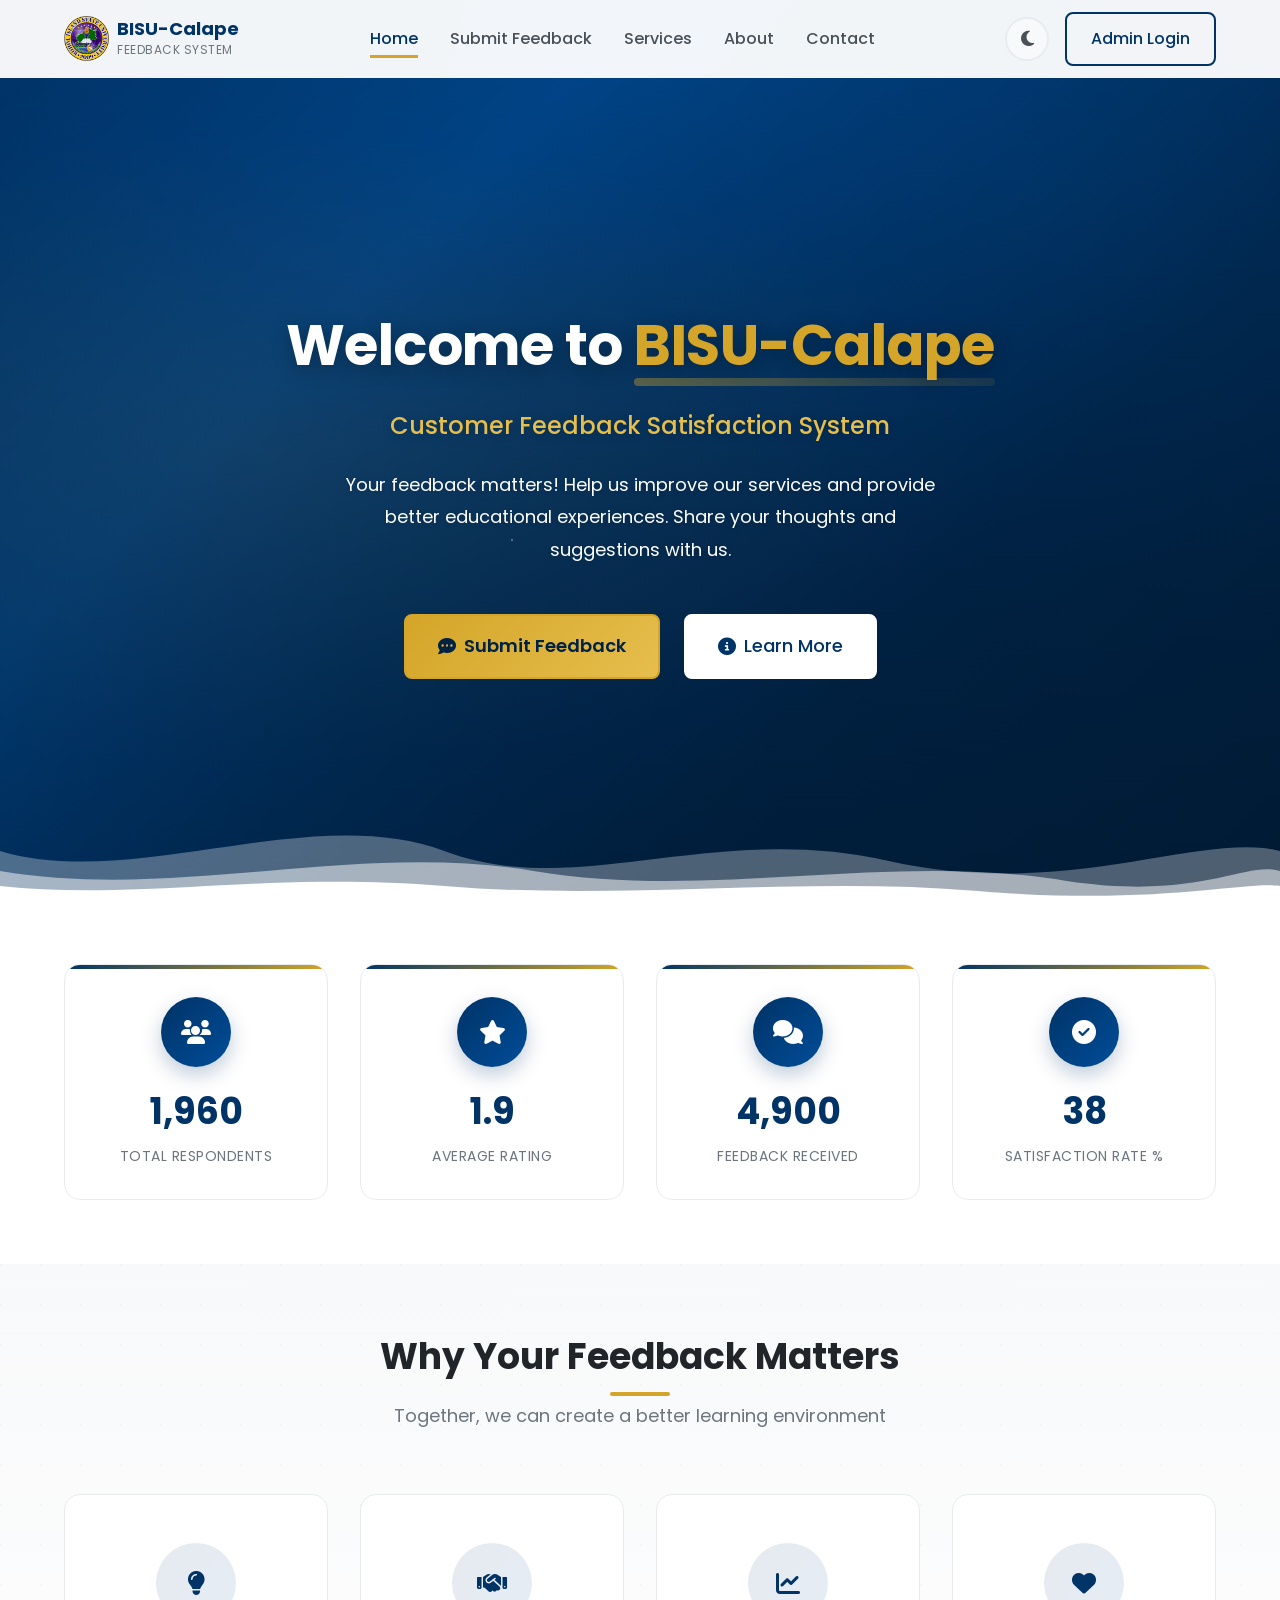
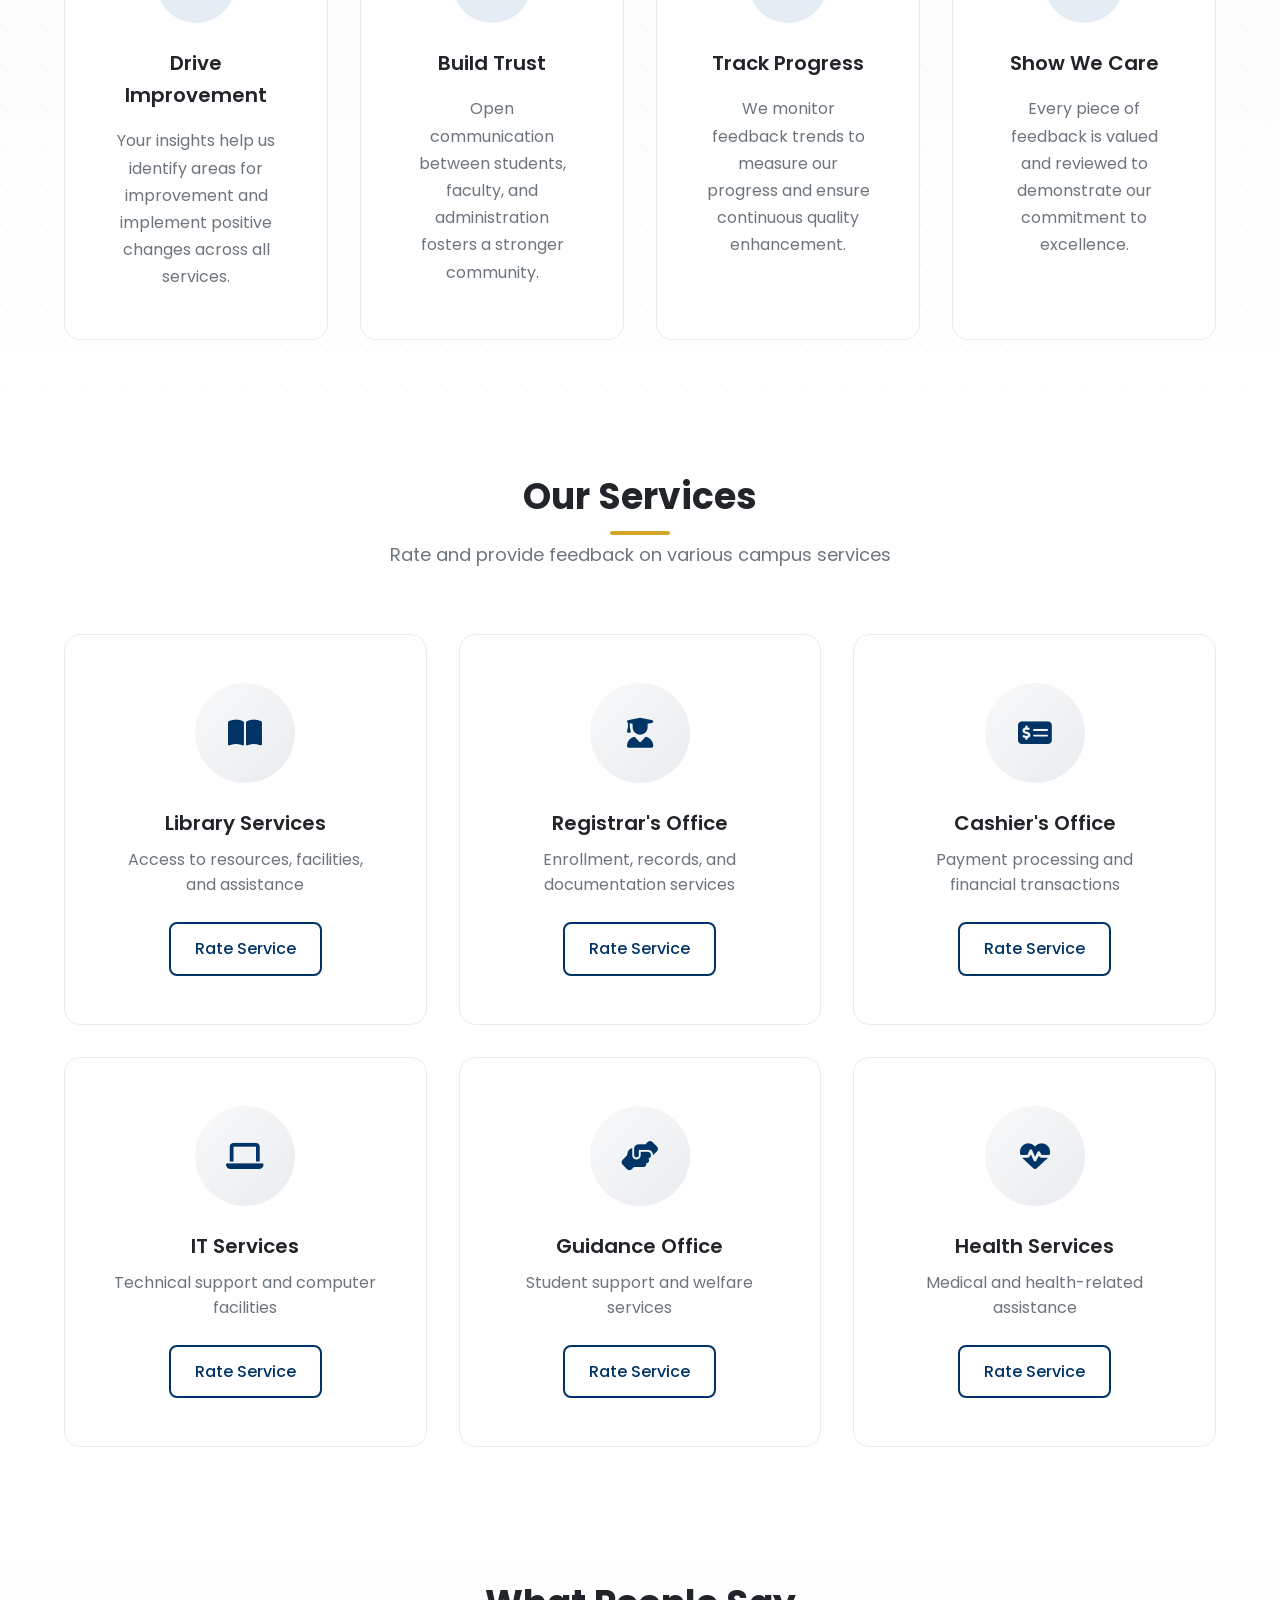
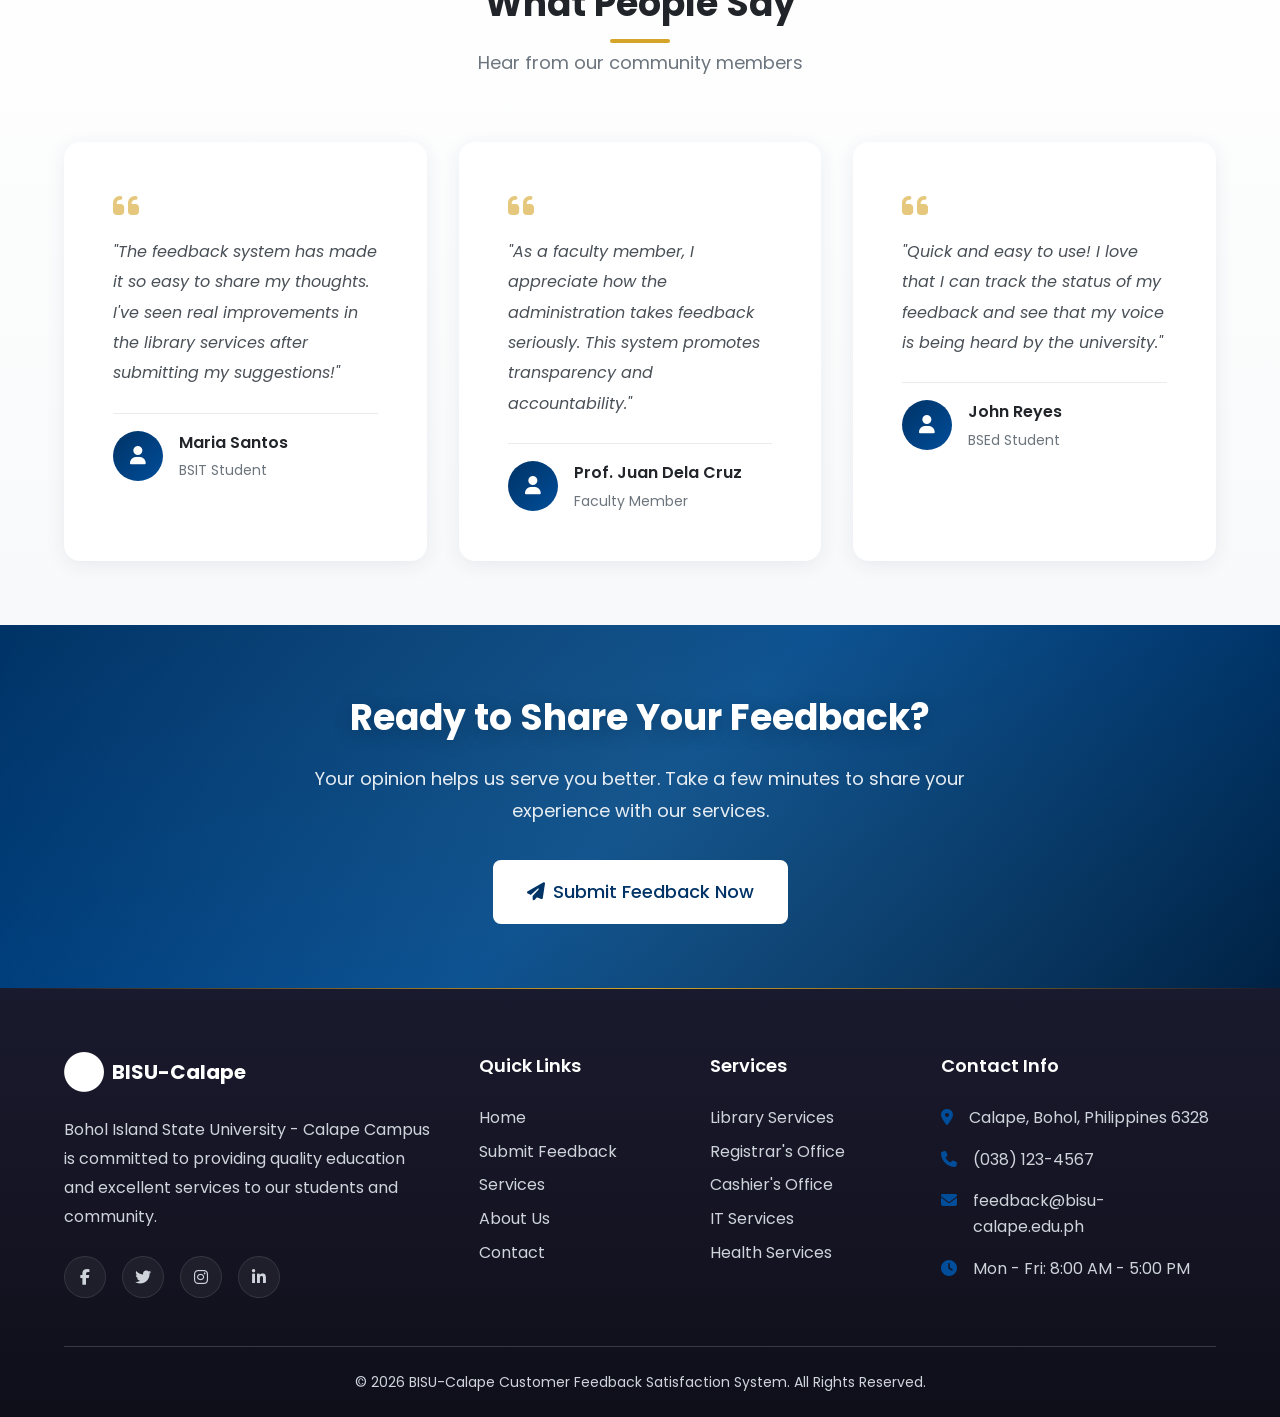
==== BMWEEB/index.html @ 5654f06a "Initial commit" ====
<!DOCTYPE html>
<html lang="en">
<head>
    <meta charset="UTF-8">
    <meta name="viewport" content="width=device-width, initial-scale=1.0">
    <title>BISU-Calape Customer Feedback Satisfaction System</title>
    <link rel="stylesheet" href="css/styles.css">
    <link rel="stylesheet" href="https://cdnjs.cloudflare.com/ajax/libs/font-awesome/6.4.0/css/all.min.css">
    <link href="https://fonts.googleapis.com/css2?family=Poppins:wght@300;400;500;600;700&display=swap" rel="stylesheet">
</head>
<body>
    <!-- Navigation -->
    <nav class="navbar">
        <div class="nav-container">
            <div class="nav-logo">
                <img src="images/BISU.png" alt="BISU Logo" class="logo-img">
                <div class="logo-text">
                    <span class="logo-main">BISU-Calape</span>
                    <span class="logo-sub">Feedback System</span>
                </div>
            </div>
            <ul class="nav-menu">
                <li class="nav-item"><a href="index.html" class="nav-link active">Home</a></li>
                <li class="nav-item"><a href="pages/feedback.html" class="nav-link">Submit Feedback</a></li>
                <li class="nav-item"><a href="pages/services.html" class="nav-link">Services</a></li>
                <li class="nav-item"><a href="pages/about.html" class="nav-link">About</a></li>
                <li class="nav-item"><a href="pages/contact.html" class="nav-link">Contact</a></li>
            </ul>
            <div class="nav-actions">
                <button class="theme-toggle" id="themeToggle" aria-label="Toggle dark mode">
                    <i class="fas fa-moon"></i>
                    <i class="fas fa-sun"></i>
                </button>
                <a href="pages/admin-login.html" class="btn btn-outline">Admin Login</a>
            </div>
            <div class="hamburger">
                <span class="bar"></span>
                <span class="bar"></span>
                <span class="bar"></span>
            </div>
        </div>
    </nav>

    <!-- Hero Section -->
    <section class="hero">
        <div class="hero-overlay"></div>
        <div class="hero-content">
            <h1 class="hero-title">Welcome to <span class="highlight">BISU-Calape</span></h1>
            <h2 class="hero-subtitle">Customer Feedback Satisfaction System</h2>
            <p class="hero-description">
                Your feedback matters! Help us improve our services and provide better educational experiences. 
                Share your thoughts and suggestions with us.
            </p>
            <div class="hero-buttons">
                <a href="pages/feedback.html" class="btn btn-gold btn-lg">
                    <i class="fas fa-comment-dots"></i> Submit Feedback
                </a>
                <a href="pages/services.html" class="btn btn-secondary btn-lg">
                    <i class="fas fa-info-circle"></i> Learn More
                </a>
            </div>
        </div>
        <div class="hero-wave">
            <svg viewBox="0 0 1440 100" preserveAspectRatio="none" xmlns="http://www.w3.org/2000/svg">
                <path d="M0,50 C150,90 350,0 500,50 C650,100 800,20 1000,60 C1200,100 1350,30 1440,50 L1440,100 L0,100 Z" opacity="0.3"/>
                <path d="M0,70 C200,100 400,40 600,70 C800,100 1000,50 1200,80 C1350,100 1400,60 1440,70 L1440,100 L0,100 Z" opacity="0.5"/>
                <path d="M0,85 C150,100 300,70 500,85 C700,100 900,75 1100,90 C1300,105 1400,80 1440,85 L1440,100 L0,100 Z"/>
            </svg>
        </div>
    </section>

    <!-- Stats Section -->
    <section class="stats-section">
        <div class="container">
            <div class="stats-grid">
                <div class="stat-card">
                    <div class="stat-icon">
                        <i class="fas fa-users"></i>
                    </div>
                    <div class="stat-number" data-count="5000">0</div>
                    <div class="stat-label">Total Respondents</div>
                </div>
                <div class="stat-card">
                    <div class="stat-icon">
                        <i class="fas fa-star"></i>
                    </div>
                    <div class="stat-number" data-count="4.8">0</div>
                    <div class="stat-label">Average Rating</div>
                </div>
                <div class="stat-card">
                    <div class="stat-icon">
                        <i class="fas fa-comments"></i>
                    </div>
                    <div class="stat-number" data-count="12500">0</div>
                    <div class="stat-label">Feedback Received</div>
                </div>
                <div class="stat-card">
                    <div class="stat-icon">
                        <i class="fas fa-check-circle"></i>
                    </div>
                    <div class="stat-number" data-count="98">0</div>
                    <div class="stat-label">Satisfaction Rate %</div>
                </div>
            </div>
        </div>
    </section>

    <!-- Features Section -->
    <section class="features-section">
        <div class="container">
            <div class="section-header">
                <h2 class="section-title">Why Your Feedback Matters</h2>
                <p class="section-subtitle">Together, we can create a better learning environment</p>
            </div>
            <div class="features-grid">
                <div class="feature-card">
                    <div class="feature-icon">
                        <i class="fas fa-lightbulb"></i>
                    </div>
                    <h3 class="feature-title">Drive Improvement</h3>
                    <p class="feature-description">
                        Your insights help us identify areas for improvement and implement positive changes across all services.
                    </p>
                </div>
                <div class="feature-card">
                    <div class="feature-icon">
                        <i class="fas fa-handshake"></i>
                    </div>
                    <h3 class="feature-title">Build Trust</h3>
                    <p class="feature-description">
                        Open communication between students, faculty, and administration fosters a stronger community.
                    </p>
                </div>
                <div class="feature-card">
                    <div class="feature-icon">
                        <i class="fas fa-chart-line"></i>
                    </div>
                    <h3 class="feature-title">Track Progress</h3>
                    <p class="feature-description">
                        We monitor feedback trends to measure our progress and ensure continuous quality enhancement.
                    </p>
                </div>
                <div class="feature-card">
                    <div class="feature-icon">
                        <i class="fas fa-heart"></i>
                    </div>
                    <h3 class="feature-title">Show We Care</h3>
                    <p class="feature-description">
                        Every piece of feedback is valued and reviewed to demonstrate our commitment to excellence.
                    </p>
                </div>
            </div>
        </div>
    </section>

    <!-- Services Preview Section -->
    <section class="services-preview">
        <div class="container">
            <div class="section-header">
                <h2 class="section-title">Our Services</h2>
                <p class="section-subtitle">Rate and provide feedback on various campus services</p>
            </div>
            <div class="services-grid">
                <div class="service-card">
                    <div class="service-image">
                        <i class="fas fa-book-open"></i>
                    </div>
                    <h3 class="service-title">Library Services</h3>
                    <p class="service-description">Access to resources, facilities, and assistance</p>
                    <a href="pages/feedback.html?service=library" class="btn btn-outline-primary">Rate Service</a>
                </div>
                <div class="service-card">
                    <div class="service-image">
                        <i class="fas fa-user-graduate"></i>
                    </div>
                    <h3 class="service-title">Registrar's Office</h3>
                    <p class="service-description">Enrollment, records, and documentation services</p>
                    <a href="pages/feedback.html?service=registrar" class="btn btn-outline-primary">Rate Service</a>
                </div>
                <div class="service-card">
                    <div class="service-image">
                        <i class="fas fa-money-check-alt"></i>
                    </div>
                    <h3 class="service-title">Cashier's Office</h3>
                    <p class="service-description">Payment processing and financial transactions</p>
                    <a href="pages/feedback.html?service=cashier" class="btn btn-outline-primary">Rate Service</a>
                </div>
                <div class="service-card">
                    <div class="service-image">
                        <i class="fas fa-laptop"></i>
                    </div>
                    <h3 class="service-title">IT Services</h3>
                    <p class="service-description">Technical support and computer facilities</p>
                    <a href="pages/feedback.html?service=it" class="btn btn-outline-primary">Rate Service</a>
                </div>
                <div class="service-card">
                    <div class="service-image">
                        <i class="fas fa-hands-helping"></i>
                    </div>
                    <h3 class="service-title">Guidance Office</h3>
                    <p class="service-description">Student support and welfare services</p>
                    <a href="pages/feedback.html?service=guidance" class="btn btn-outline-primary">Rate Service</a>
                </div>
                <div class="service-card">
                    <div class="service-image">
                        <i class="fas fa-heartbeat"></i>
                    </div>
                    <h3 class="service-title">Health Services</h3>
                    <p class="service-description">Medical and health-related assistance</p>
                    <a href="pages/feedback.html?service=health" class="btn btn-outline-primary">Rate Service</a>
                </div>
            </div>
        </div>
    </section>

    <!-- Testimonials Section -->
    <section class="testimonials-section">
        <div class="container">
            <div class="section-header">
                <h2 class="section-title">What People Say</h2>
                <p class="section-subtitle">Hear from our community members</p>
            </div>
            <div class="testimonials-slider">
                <div class="testimonial-card">
                    <div class="testimonial-content">
                        <i class="fas fa-quote-left quote-icon"></i>
                        <p class="testimonial-text">
                            "The feedback system has made it so easy to share my thoughts. I've seen real improvements in the library services after submitting my suggestions!"
                        </p>
                    </div>
                    <div class="testimonial-author">
                        <div class="author-avatar">
                            <i class="fas fa-user"></i>
                        </div>
                        <div class="author-info">
                            <h4 class="author-name">Maria Santos</h4>
                            <p class="author-role">BSIT Student</p>
                        </div>
                    </div>
                </div>
                <div class="testimonial-card">
                    <div class="testimonial-content">
                        <i class="fas fa-quote-left quote-icon"></i>
                        <p class="testimonial-text">
                            "As a faculty member, I appreciate how the administration takes feedback seriously. This system promotes transparency and accountability."
                        </p>
                    </div>
                    <div class="testimonial-author">
                        <div class="author-avatar">
                            <i class="fas fa-user"></i>
                        </div>
                        <div class="author-info">
                            <h4 class="author-name">Prof. Juan Dela Cruz</h4>
                            <p class="author-role">Faculty Member</p>
                        </div>
                    </div>
                </div>
                <div class="testimonial-card">
                    <div class="testimonial-content">
                        <i class="fas fa-quote-left quote-icon"></i>
                        <p class="testimonial-text">
                            "Quick and easy to use! I love that I can track the status of my feedback and see that my voice is being heard by the university."
                        </p>
                    </div>
                    <div class="testimonial-author">
                        <div class="author-avatar">
                            <i class="fas fa-user"></i>
                        </div>
                        <div class="author-info">
                            <h4 class="author-name">John Reyes</h4>
                            <p class="author-role">BSEd Student</p>
                        </div>
                    </div>
                </div>
            </div>
        </div>
    </section>

    <!-- CTA Section -->
    <section class="cta-section">
        <div class="container">
            <div class="cta-content">
                <h2 class="cta-title">Ready to Share Your Feedback?</h2>
                <p class="cta-description">
                    Your opinion helps us serve you better. Take a few minutes to share your experience with our services.
                </p>
                <a href="pages/feedback.html" class="btn btn-white btn-lg">
                    <i class="fas fa-paper-plane"></i> Submit Feedback Now
                </a>
            </div>
        </div>
    </section>

    <!-- Footer -->
    <footer class="footer">
        <div class="container">
            <div class="footer-grid">
                <div class="footer-col">
                    <div class="footer-logo">
                        <img src="images/BISU.png" alt="BISU Logo" class="footer-logo-img">
                        <span class="footer-logo-text">BISU-Calape</span>
                    </div>
                    <p class="footer-description">
                        Bohol Island State University - Calape Campus is committed to providing quality education and excellent services to our students and community.
                    </p>
                    <div class="footer-social">
                        <a href="#" class="social-link"><i class="fab fa-facebook-f"></i></a>
                        <a href="#" class="social-link"><i class="fab fa-twitter"></i></a>
                        <a href="#" class="social-link"><i class="fab fa-instagram"></i></a>
                        <a href="#" class="social-link"><i class="fab fa-linkedin-in"></i></a>
                    </div>
                </div>
                <div class="footer-col">
                    <h3 class="footer-title">Quick Links</h3>
                    <ul class="footer-links">
                        <li><a href="index.html">Home</a></li>
                        <li><a href="pages/feedback.html">Submit Feedback</a></li>
                        <li><a href="pages/services.html">Services</a></li>
                        <li><a href="pages/about.html">About Us</a></li>
                        <li><a href="pages/contact.html">Contact</a></li>
                    </ul>
                </div>
                <div class="footer-col">
                    <h3 class="footer-title">Services</h3>
                    <ul class="footer-links">
                        <li><a href="pages/feedback.html?service=library">Library Services</a></li>
                        <li><a href="pages/feedback.html?service=registrar">Registrar's Office</a></li>
                        <li><a href="pages/feedback.html?service=cashier">Cashier's Office</a></li>
                        <li><a href="pages/feedback.html?service=it">IT Services</a></li>
                        <li><a href="pages/feedback.html?service=health">Health Services</a></li>
                    </ul>
                </div>
                <div class="footer-col">
                    <h3 class="footer-title">Contact Info</h3>
                    <ul class="footer-contact">
                        <li>
                            <i class="fas fa-map-marker-alt"></i>
                            <span>Calape, Bohol, Philippines 6328</span>
                        </li>
                        <li>
                            <i class="fas fa-phone"></i>
                            <span>(038) 123-4567</span>
                        </li>
                        <li>
                            <i class="fas fa-envelope"></i>
                            <span>feedback@bisu-calape.edu.ph</span>
                        </li>
                        <li>
                            <i class="fas fa-clock"></i>
                            <span>Mon - Fri: 8:00 AM - 5:00 PM</span>
                        </li>
                    </ul>
                </div>
            </div>
            <div class="footer-bottom">
                <p>&copy; 2026 BISU-Calape Customer Feedback Satisfaction System. All Rights Reserved.</p>
            </div>
        </div>
    </footer>

    <!-- Back to Top Button -->
    <button class="back-to-top" id="backToTop">
        <i class="fas fa-arrow-up"></i>
    </button>

    <script src="js/main.js"></script>
</body>
</html>
---- BMWEEB/css/styles.css ----
/* ============================================
   BISU-Calape Customer Feedback Satisfaction System
   Main Stylesheet
   ============================================ */

/* CSS Variables */
:root {
    /* Primary Colors - BISU Theme (Blue) */
    --primary-color: #003366;
    --primary-light: #004d99;
    --primary-dark: #002244;
    --primary-gradient: linear-gradient(135deg, #003366 0%, #004d99 100%);
    
    /* Secondary Colors (Gold) */
    --secondary-color: #d4a528;
    --secondary-light: #e6be4d;
    --secondary-dark: #b8922a;
    
    /* Accent Colors */
    --accent-color: #17a2b8;
    --success-color: #28a745;
    --warning-color: #d4a528;
    --danger-color: #dc3545;
    --info-color: #17a2b8;
    
    /* Neutral Colors */
    --white: #ffffff;
    --gray-100: #f8f9fa;
    --gray-200: #e9ecef;
    --gray-300: #dee2e6;
    --gray-400: #ced4da;
    --gray-500: #adb5bd;
    --gray-600: #6c757d;
    --gray-700: #495057;
    --gray-800: #343a40;
    --gray-900: #212529;
    --black: #000000;
    
    /* Theme Colors (Light Mode - Default) */
    --bg-primary: #ffffff;
    --bg-secondary: #f8f9fa;
    --bg-tertiary: #e9ecef;
    --text-primary: #212529;
    --text-secondary: #6c757d;
    --text-muted: #adb5bd;
    --border-color: #dee2e6;
    --card-bg: #ffffff;
    --input-bg: #ffffff;
    --input-border: #ced4da;
    --nav-bg: #ffffff;
    --footer-bg: #212529;
    --footer-text: #ffffff;
    
    /* Typography */
    --font-family: 'Poppins', -apple-system, BlinkMacSystemFont, 'Segoe UI', Roboto, Oxygen, Ubuntu, sans-serif;
    --font-size-xs: 0.75rem;
    --font-size-sm: 0.875rem;
    --font-size-base: 1rem;
    --font-size-lg: 1.125rem;
    --font-size-xl: 1.25rem;
    --font-size-2xl: 1.5rem;
    --font-size-3xl: 1.875rem;
    --font-size-4xl: 2.25rem;
    --font-size-5xl: 3rem;
    
    /* Spacing */
    --spacing-xs: 0.25rem;
    --spacing-sm: 0.5rem;
    --spacing-md: 1rem;
    --spacing-lg: 1.5rem;
    --spacing-xl: 2rem;
    --spacing-2xl: 3rem;
    --spacing-3xl: 4rem;
    
    /* Border Radius */
    --radius-sm: 0.25rem;
    --radius-md: 0.5rem;
    --radius-lg: 1rem;
    --radius-xl: 1.5rem;
    --radius-full: 9999px;
    
    /* Shadows */
    --shadow-sm: 0 1px 2px 0 rgba(0, 0, 0, 0.05);
    --shadow-md: 0 4px 6px -1px rgba(0, 0, 0, 0.1), 0 2px 4px -1px rgba(0, 0, 0, 0.06);
    --shadow-lg: 0 10px 15px -3px rgba(0, 0, 0, 0.1), 0 4px 6px -2px rgba(0, 0, 0, 0.05);
    --shadow-xl: 0 20px 25px -5px rgba(0, 0, 0, 0.1), 0 10px 10px -5px rgba(0, 0, 0, 0.04);
    
    /* Transitions */
    --transition-fast: 0.15s ease;
    --transition-base: 0.3s ease;
    --transition-slow: 0.5s ease;
    
    /* Z-index */
    --z-dropdown: 1000;
    --z-sticky: 1020;
    --z-fixed: 1030;
    --z-modal-backdrop: 1040;
    --z-modal: 1050;
    --z-popover: 1060;
    --z-tooltip: 1070;
}

/* Dark Mode Variables */
[data-theme="dark"] {
    --bg-primary: #1a1a2e;
    --bg-secondary: #16213e;
    --bg-tertiary: #0f3460;
    --text-primary: #eaeaea;
    --text-secondary: #b8b8b8;
    --text-muted: #888888;
    --border-color: #2d2d44;
    --card-bg: #1f1f38;
    --input-bg: #16213e;
    --input-border: #2d2d44;
    --nav-bg: #1a1a2e;
    --footer-bg: #0f0f1a;
    --footer-text: #eaeaea;
    
    --white: #1a1a2e;
    --gray-100: #1f1f38;
    --gray-200: #2d2d44;
    --gray-300: #3d3d5c;
    --gray-400: #5a5a7a;
    --gray-500: #7a7a9a;
    --gray-600: #9a9ab8;
    --gray-700: #b8b8d0;
    --gray-800: #d0d0e0;
    --gray-900: #eaeaea;
    --black: #ffffff;
    
    --shadow-sm: 0 1px 2px 0 rgba(0, 0, 0, 0.3);
    --shadow-md: 0 4px 6px -1px rgba(0, 0, 0, 0.4), 0 2px 4px -1px rgba(0, 0, 0, 0.3);
    --shadow-lg: 0 10px 15px -3px rgba(0, 0, 0, 0.4), 0 4px 6px -2px rgba(0, 0, 0, 0.3);
    --shadow-xl: 0 20px 25px -5px rgba(0, 0, 0, 0.4), 0 10px 10px -5px rgba(0, 0, 0, 0.3);
}

/* Dark mode specific overrides */
[data-theme="dark"] body {
    background-color: var(--bg-primary);
    color: var(--text-primary);
}

[data-theme="dark"] .navbar {
    background-color: var(--nav-bg) !important;
    border-bottom: 1px solid var(--border-color);
}

[data-theme="dark"] .form-control {
    background-color: var(--input-bg);
    border-color: var(--input-border);
    color: var(--text-primary);
}

[data-theme="dark"] .form-control:focus {
    background-color: var(--input-bg);
    color: var(--text-primary);
}

[data-theme="dark"] .card,
[data-theme="dark"] .feedback-card,
[data-theme="dark"] .service-card,
[data-theme="dark"] .stat-card,
[data-theme="dark"] .feature-card {
    background-color: var(--card-bg);
    border-color: var(--border-color);
}

[data-theme="dark"] .modal-content {
    background-color: var(--card-bg);
    border-color: var(--border-color);
}

[data-theme="dark"] .admin-header {
    background-color: var(--card-bg) !important;
    border-bottom: 1px solid var(--border-color);
}

[data-theme="dark"] .admin-content {
    background-color: var(--bg-primary);
}

[data-theme="dark"] .admin-main {
    background-color: var(--bg-secondary) !important;
}

[data-theme="dark"] .settings-nav,
[data-theme="dark"] .settings-panel {
    background-color: var(--card-bg);
}

[data-theme="dark"] table {
    color: var(--text-primary);
}

[data-theme="dark"] table th,
[data-theme="dark"] table td {
    border-color: var(--border-color);
}

[data-theme="dark"] .table-container {
    background-color: var(--card-bg);
}

[data-theme="dark"] .dropdown-menu {
    background-color: var(--card-bg);
    border-color: var(--border-color);
}

[data-theme="dark"] .section-title {
    color: var(--text-primary);
}

[data-theme="dark"] .hero {
    background: linear-gradient(135deg, #0f3460 0%, #1a1a2e 100%);
}

[data-theme="dark"] .stat-card,
[data-theme="dark"] .feature-card,
[data-theme="dark"] .service-card,
[data-theme="dark"] .testimonial-card {
    background: var(--card-bg);
    border-color: var(--border-color);
}

[data-theme="dark"] .stat-card::before,
[data-theme="dark"] .feature-card::after,
[data-theme="dark"] .testimonial-card::before {
    opacity: 0.7;
}

[data-theme="dark"] .testimonial-author {
    border-top-color: var(--border-color);
}

/* Dark mode text visibility fixes */
[data-theme="dark"] .section-subtitle,
[data-theme="dark"] .feature-description,
[data-theme="dark"] .service-description,
[data-theme="dark"] .testimonial-text,
[data-theme="dark"] .stat-label,
[data-theme="dark"] .footer-description,
[data-theme="dark"] p,
[data-theme="dark"] .form-label,
[data-theme="dark"] .card-body,
[data-theme="dark"] .hero-description {
    color: var(--text-secondary);
}

[data-theme="dark"] .feature-title,
[data-theme="dark"] .service-title,
[data-theme="dark"] .stat-number,
[data-theme="dark"] .card-title,
[data-theme="dark"] h1, [data-theme="dark"] h2, 
[data-theme="dark"] h3, [data-theme="dark"] h4,
[data-theme="dark"] h5, [data-theme="dark"] h6,
[data-theme="dark"] .author-name {
    color: var(--text-primary);
}

[data-theme="dark"] .nav-link {
    color: var(--text-secondary);
}

[data-theme="dark"] .nav-link:hover,
[data-theme="dark"] .nav-link.active {
    color: var(--text-primary);
}

[data-theme="dark"] .logo-main {
    color: var(--text-primary);
}

[data-theme="dark"] .logo-sub {
    color: var(--text-secondary);
}

[data-theme="dark"] .btn-outline {
    color: var(--text-primary);
    border-color: var(--text-secondary);
}

[data-theme="dark"] .btn-outline:hover {
    background: var(--primary-light);
    color: white;
    border-color: var(--primary-light);
}

[data-theme="dark"] .btn-outline-primary {
    color: var(--primary-light);
    border-color: var(--primary-light);
}

[data-theme="dark"] .stats-section,
[data-theme="dark"] .features-section,
[data-theme="dark"] .services-preview,
[data-theme="dark"] .testimonials-section {
    background: var(--bg-primary);
}

[data-theme="dark"] .features-section::before {
    background-image: radial-gradient(circle at 1px 1px, rgba(255, 255, 255, 0.03) 1px, transparent 0);
}

[data-theme="dark"] .page-header {
    background: linear-gradient(135deg, #0f3460 0%, #1a1a2e 100%);
}

[data-theme="dark"] .card-header {
    background: var(--bg-tertiary);
    border-color: var(--border-color);
}

[data-theme="dark"] .form-section-title {
    color: var(--text-primary);
}

[data-theme="dark"] .form-section-desc {
    color: var(--text-secondary);
}

[data-theme="dark"] .checkbox-label span {
    color: var(--text-secondary);
}

[data-theme="dark"] .faq-question h3 {
    color: var(--text-primary);
}

[data-theme="dark"] .faq-answer p {
    color: var(--text-secondary);
}

[data-theme="dark"] .contact-card,
[data-theme="dark"] .info-card {
    background: var(--card-bg);
    border-color: var(--border-color);
}

[data-theme="dark"] .contact-card h3,
[data-theme="dark"] .info-card h3 {
    color: var(--text-primary);
}

[data-theme="dark"] .contact-card p,
[data-theme="dark"] .info-card p {
    color: var(--text-secondary);
}

[data-theme="dark"] .team-card {
    background: var(--card-bg);
}

[data-theme="dark"] .team-card h4 {
    color: var(--text-primary);
}

[data-theme="dark"] .team-role,
[data-theme="dark"] .team-desc {
    color: var(--text-secondary);
}

[data-theme="dark"] .service-full-card {
    background: var(--card-bg);
    border-color: var(--border-color);
}

[data-theme="dark"] .service-full-card h3 {
    color: var(--text-primary);
}

[data-theme="dark"] .service-full-card p,
[data-theme="dark"] .service-full-card li {
    color: var(--text-secondary);
}

[data-theme="dark"] .bar {
    background: var(--text-secondary);
}

/* ============================================
   Reset & Base Styles
   ============================================ */

/* Page Transition Animations */
@keyframes pageEnter {
    0% {
        opacity: 0;
        transform: translateY(10px);
    }
    100% {
        opacity: 1;
        transform: translateY(0);
    }
}

@keyframes pageExit {
    0% {
        opacity: 1;
        transform: translateY(0);
    }
    100% {
        opacity: 0;
        transform: translateY(-10px);
    }
}

/* Scroll Reveal Animations */
.reveal {
    opacity: 0;
    transform: translateY(30px);
    transition: opacity 0.6s cubic-bezier(0.4, 0, 0.2, 1), 
                transform 0.6s cubic-bezier(0.4, 0, 0.2, 1);
}

.reveal.revealed {
    opacity: 1;
    transform: translateY(0);
}

/* Staggered reveal for grid items */
.stats-grid .reveal:nth-child(1) { transition-delay: 0s; }
.stats-grid .reveal:nth-child(2) { transition-delay: 0.1s; }
.stats-grid .reveal:nth-child(3) { transition-delay: 0.2s; }
.stats-grid .reveal:nth-child(4) { transition-delay: 0.3s; }

.features-grid .reveal:nth-child(1) { transition-delay: 0s; }
.features-grid .reveal:nth-child(2) { transition-delay: 0.1s; }
.features-grid .reveal:nth-child(3) { transition-delay: 0.15s; }
.features-grid .reveal:nth-child(4) { transition-delay: 0.2s; }

.services-grid .reveal:nth-child(1) { transition-delay: 0s; }
.services-grid .reveal:nth-child(2) { transition-delay: 0.1s; }
.services-grid .reveal:nth-child(3) { transition-delay: 0.15s; }
.services-grid .reveal:nth-child(4) { transition-delay: 0.2s; }
.services-grid .reveal:nth-child(5) { transition-delay: 0.25s; }
.services-grid .reveal:nth-child(6) { transition-delay: 0.3s; }

*, *::before, *::after {
    margin: 0;
    padding: 0;
    box-sizing: border-box;
}

html {
    scroll-behavior: smooth;
    font-size: 16px;
}

body {
    font-family: var(--font-family);
    font-size: var(--font-size-base);
    line-height: 1.6;
    color: var(--gray-800);
    background-color: var(--white);
    overflow-x: hidden;
    animation: pageEnter 0.25s ease-out forwards;
    -webkit-font-smoothing: antialiased;
    -moz-osx-font-smoothing: grayscale;
}

/* Text selection styling */
::selection {
    background: var(--primary-color);
    color: var(--white);
}

::-moz-selection {
    background: var(--primary-color);
    color: var(--white);
}

body.page-exit {
    animation: pageExit 0.15s ease-out forwards;
    pointer-events: none;
}

a {
    text-decoration: none;
    color: inherit;
    transition: color var(--transition-fast);
}

a:focus-visible {
    outline: 2px solid var(--primary-color);
    outline-offset: 2px;
}

ul, ol {
    list-style: none;
}

img {
    max-width: 100%;
    height: auto;
    display: block;
}

button {
    cursor: pointer;
    border: none;
    outline: none;
    font-family: inherit;
}

input, textarea, select {
    font-family: inherit;
    font-size: inherit;
}

/* ============================================
   Utility Classes
   ============================================ */
.container {
    width: 100%;
    max-width: 1200px;
    margin: 0 auto;
    padding: 0 var(--spacing-lg);
}

.section-header {
    text-align: center;
    margin-bottom: var(--spacing-3xl);
}

.section-title {
    font-size: var(--font-size-4xl);
    font-weight: 700;
    color: var(--gray-900);
    margin-bottom: var(--spacing-md);
    position: relative;
    display: inline-block;
}

.section-title::after {
    content: '';
    position: absolute;
    bottom: -10px;
    left: 50%;
    transform: translateX(-50%);
    width: 60px;
    height: 4px;
    background: var(--secondary-color);
    border-radius: var(--radius-full);
}

.section-subtitle {
    font-size: var(--font-size-lg);
    color: var(--gray-600);
    max-width: 600px;
    margin: 0 auto;
}

/* ============================================
   Buttons
   ============================================ */
.btn {
    display: inline-flex;
    align-items: center;
    justify-content: center;
    gap: var(--spacing-sm);
    padding: 0.75rem 1.5rem;
    font-size: var(--font-size-base);
    font-weight: 500;
    border-radius: var(--radius-md);
    transition: all 0.3s cubic-bezier(0.4, 0, 0.2, 1);
    cursor: pointer;
    border: 2px solid transparent;
    text-decoration: none;
}

.btn:focus {
    outline: none;
    box-shadow: 0 0 0 3px rgba(0, 51, 102, 0.25);
}

.btn:active {
    transform: scale(0.98);
}

.btn-lg {
    padding: 1rem 2rem;
    font-size: var(--font-size-lg);
}

.btn-sm {
    padding: 0.5rem 1rem;
    font-size: var(--font-size-sm);
}

.btn-primary {
    background: linear-gradient(135deg, var(--primary-color) 0%, var(--primary-light) 100%);
    color: var(--white);
    border-color: var(--primary-color);
    position: relative;
    overflow: hidden;
}

.btn-primary::before {
    content: '';
    position: absolute;
    top: 0;
    left: -100%;
    width: 100%;
    height: 100%;
    background: linear-gradient(90deg, transparent, rgba(255, 255, 255, 0.2), transparent);
    transition: left 0.5s ease;
}

.btn-primary:hover {
    background: linear-gradient(135deg, var(--primary-dark) 0%, var(--primary-color) 100%);
    border-color: var(--primary-dark);
    transform: translateY(-3px);
    box-shadow: 0 10px 30px rgba(0, 51, 102, 0.3);
}

.btn-primary:hover::before {
    left: 100%;
}

.btn-secondary {
    background: var(--white);
    color: var(--primary-color);
    border-color: var(--white);
    position: relative;
    overflow: hidden;
}

.btn-secondary:hover {
    background: var(--gray-100);
    transform: translateY(-3px);
    box-shadow: 0 10px 25px rgba(0, 0, 0, 0.15);
}

.btn-outline {
    background: transparent;
    color: var(--primary-color);
    border-color: var(--primary-color);
    position: relative;
    overflow: hidden;
}

.btn-outline::before {
    content: '';
    position: absolute;
    top: 0;
    left: 0;
    width: 0;
    height: 100%;
    background: var(--primary-color);
    transition: width 0.3s ease;
    z-index: -1;
}

.btn-outline:hover {
    color: var(--white);
    border-color: var(--primary-color);
}

.btn-outline:hover::before {
    width: 100%;
}

.btn-outline-primary {
    background: transparent;
    color: var(--primary-color);
    border-color: var(--primary-color);
    position: relative;
    overflow: hidden;
}

.btn-outline-primary::before {
    content: '';
    position: absolute;
    top: 0;
    left: 0;
    width: 0;
    height: 100%;
    background: var(--primary-color);
    transition: width 0.3s ease;
    z-index: -1;
}

.btn-outline-primary:hover {
    color: var(--white);
    transform: translateY(-3px);
    box-shadow: 0 10px 25px rgba(0, 51, 102, 0.25);
}

.btn-outline-primary:hover::before {
    width: 100%;
}

.btn-white {
    background: var(--white);
    color: var(--primary-color);
    border-color: var(--white);
}

.btn-white:hover {
    background: var(--gray-100);
    transform: translateY(-2px);
    box-shadow: var(--shadow-lg);
}

.btn-success {
    background: var(--success-color);
    color: var(--white);
    border-color: var(--success-color);
}

.btn-success:hover {
    background: #218838;
    border-color: #218838;
}

.btn-danger {
    background: var(--danger-color);
    color: var(--white);
    border-color: var(--danger-color);
}

.btn-danger:hover {
    background: #c82333;
    border-color: #c82333;
}

.btn-gold {
    background: linear-gradient(135deg, var(--secondary-color) 0%, var(--secondary-light) 100%);
    color: var(--primary-dark);
    border-color: var(--secondary-color);
    font-weight: 600;
    position: relative;
    overflow: hidden;
}

.btn-gold::before {
    content: '';
    position: absolute;
    top: 0;
    left: -100%;
    width: 100%;
    height: 100%;
    background: linear-gradient(90deg, transparent, rgba(255, 255, 255, 0.3), transparent);
    transition: left 0.5s ease;
}

.btn-gold:hover {
    background: linear-gradient(135deg, var(--secondary-dark) 0%, var(--secondary-color) 100%);
    border-color: var(--secondary-dark);
    transform: translateY(-3px);
    box-shadow: 0 10px 30px rgba(212, 165, 40, 0.4);
}

.btn-gold:hover::before {
    left: 100%;
}

/* ============================================
   Navigation
   ============================================ */
.navbar {
    position: fixed;
    top: 0;
    left: 0;
    right: 0;
    z-index: var(--z-fixed);
    background: rgba(255, 255, 255, 0.95);
    backdrop-filter: blur(20px);
    -webkit-backdrop-filter: blur(20px);
    box-shadow: 0 1px 0 rgba(0, 0, 0, 0.05);
    transition: all 0.4s cubic-bezier(0.4, 0, 0.2, 1);
}

.navbar.scrolled {
    background: rgba(255, 255, 255, 0.98);
    box-shadow: 0 4px 30px rgba(0, 51, 102, 0.1);
}

.nav-container {
    display: flex;
    align-items: center;
    justify-content: space-between;
    max-width: 1200px;
    margin: 0 auto;
    padding: 0.75rem var(--spacing-lg);
}

.nav-logo {
    display: flex;
    align-items: center;
    gap: var(--spacing-sm);
}

.logo-img {
    height: 45px;
    width: auto;
}

.logo-text {
    display: flex;
    flex-direction: column;
}

.logo-main {
    font-size: var(--font-size-lg);
    font-weight: 700;
    color: var(--primary-color);
    line-height: 1.2;
}

.logo-sub {
    font-size: var(--font-size-xs);
    color: var(--gray-600);
    text-transform: uppercase;
    letter-spacing: 0.5px;
}

.nav-menu {
    display: flex;
    align-items: center;
    gap: var(--spacing-xl);
}

.nav-link {
    font-weight: 500;
    color: var(--gray-700);
    padding: var(--spacing-sm) 0;
    position: relative;
}

.nav-link::after {
    content: '';
    position: absolute;
    bottom: 0;
    left: 0;
    width: 0;
    height: 3px;
    background: var(--secondary-color);
    transition: width var(--transition-base);
}

.nav-link:hover,
.nav-link.active {
    color: var(--primary-color);
}

.nav-link:hover::after,
.nav-link.active::after {
    width: 100%;
}

.nav-actions {
    display: flex;
    align-items: center;
    gap: var(--spacing-md);
}

/* Dark Mode Toggle */
.theme-toggle {
    width: 44px;
    height: 44px;
    border-radius: var(--radius-full);
    background: var(--gray-100);
    border: 2px solid var(--gray-200);
    display: flex;
    align-items: center;
    justify-content: center;
    cursor: pointer;
    transition: all 0.3s ease;
    color: var(--gray-700);
    font-size: 1.1rem;
}

.theme-toggle:hover {
    background: var(--gray-200);
    border-color: var(--gray-300);
    transform: rotate(15deg);
}

.theme-toggle .fa-sun {
    display: none;
}

.theme-toggle .fa-moon {
    display: block;
}

[data-theme="dark"] .theme-toggle {
    background: var(--bg-tertiary);
    border-color: var(--border-color);
    color: var(--secondary-color);
}

[data-theme="dark"] .theme-toggle .fa-sun {
    display: block;
}

[data-theme="dark"] .theme-toggle .fa-moon {
    display: none;
}

/* Hamburger Menu */
.hamburger {
    display: none;
    flex-direction: column;
    gap: 5px;
    cursor: pointer;
    padding: var(--spacing-sm);
}

.bar {
    width: 25px;
    height: 3px;
    background: var(--gray-800);
    border-radius: var(--radius-full);
    transition: all var(--transition-base);
}

/* ============================================
   Hero Section
   ============================================ */
.hero {
    position: relative;
    min-height: 100vh;
    display: flex;
    align-items: center;
    justify-content: center;
    background: linear-gradient(135deg, #003366 0%, #004d99 30%, #002244 70%, #001a33 100%);
    background-size: cover;
    background-position: center;
    background-attachment: fixed;
    padding-top: 80px;
    overflow: hidden;
}

.hero::before {
    content: '';
    position: absolute;
    top: 0;
    left: 0;
    right: 0;
    bottom: 0;
    background: 
        radial-gradient(ellipse at 20% 50%, rgba(212, 165, 40, 0.12) 0%, transparent 50%),
        radial-gradient(ellipse at 80% 20%, rgba(0, 77, 153, 0.25) 0%, transparent 40%),
        radial-gradient(ellipse at 40% 80%, rgba(0, 34, 68, 0.35) 0%, transparent 50%);
    pointer-events: none;
    animation: pulseGlow 8s ease-in-out infinite;
}

@keyframes pulseGlow {
    0%, 100% { opacity: 1; }
    50% { opacity: 0.7; }
}

/* Floating particles effect */
.hero::after {
    content: '';
    position: absolute;
    top: 0;
    left: 0;
    right: 0;
    bottom: 0;
    background-image: 
        radial-gradient(2px 2px at 20% 30%, rgba(255,255,255,0.3) 50%, transparent 50%),
        radial-gradient(2px 2px at 40% 70%, rgba(255,255,255,0.2) 50%, transparent 50%),
        radial-gradient(2px 2px at 60% 20%, rgba(255,255,255,0.25) 50%, transparent 50%),
        radial-gradient(2px 2px at 80% 60%, rgba(255,255,255,0.2) 50%, transparent 50%),
        radial-gradient(1px 1px at 10% 50%, rgba(212,165,40,0.4) 50%, transparent 50%),
        radial-gradient(1px 1px at 90% 40%, rgba(212,165,40,0.3) 50%, transparent 50%),
        radial-gradient(1.5px 1.5px at 50% 80%, rgba(255,255,255,0.2) 50%, transparent 50%),
        radial-gradient(1.5px 1.5px at 70% 10%, rgba(255,255,255,0.15) 50%, transparent 50%);
    background-size: 200% 200%;
    animation: floatParticles 20s linear infinite;
    pointer-events: none;
}

@keyframes floatParticles {
    0% { background-position: 0% 0%; }
    100% { background-position: 100% 100%; }
}

.hero-overlay {
    position: absolute;
    inset: 0;
    background: linear-gradient(180deg, rgba(0, 51, 102, 0.3) 0%, rgba(0, 26, 51, 0.5) 100%);
}

.hero-content {
    position: relative;
    z-index: 3;
    text-align: center;
    color: var(--white);
    max-width: 800px;
    padding: var(--spacing-xl);
}

.hero-title {
    font-size: clamp(2.5rem, 5vw, 3.5rem);
    font-weight: 700;
    margin-bottom: var(--spacing-md);
    animation: fadeInUp 0.8s ease;
    text-shadow: 0 4px 20px rgba(0, 0, 0, 0.3);
    letter-spacing: -0.5px;
}

.hero-title .highlight {
    color: var(--secondary-color);
    position: relative;
    display: inline-block;
}

.hero-title .highlight::after {
    content: '';
    position: absolute;
    bottom: 5px;
    left: 0;
    right: 0;
    height: 8px;
    background: linear-gradient(90deg, rgba(212, 165, 40, 0.4), rgba(212, 165, 40, 0.1));
    border-radius: 4px;
    z-index: -1;
}

.hero-subtitle {
    font-size: clamp(1.25rem, 2.5vw, 1.5rem);
    font-weight: 500;
    margin-bottom: var(--spacing-lg);
    opacity: 0.95;
    animation: fadeInUp 0.8s ease 0.2s both;
    color: var(--secondary-light);
    text-shadow: 0 2px 10px rgba(0, 0, 0, 0.2);
}

.hero-description {
    font-size: var(--font-size-lg);
    max-width: 600px;
    margin: 0 auto var(--spacing-2xl);
    opacity: 0.9;
    animation: fadeInUp 0.8s ease 0.4s both;
    line-height: 1.8;
    text-shadow: 0 1px 5px rgba(0, 0, 0, 0.15);
}

.hero-buttons {
    display: flex;
    gap: var(--spacing-lg);
    justify-content: center;
    flex-wrap: wrap;
    animation: fadeInUp 0.8s ease 0.6s both;
}

.hero-wave {
    position: absolute;
    bottom: -1px;
    left: 0;
    right: 0;
    z-index: 4;
    line-height: 0;
}

.hero-wave svg {
    display: block;
    width: 100%;
    height: 100px;
    fill: var(--bg-primary);
}

@keyframes fadeInUp {
    from {
        opacity: 0;
        transform: translateY(30px);
    }
    to {
        opacity: 1;
        transform: translateY(0);
    }
}

/* ============================================
   Stats Section
   ============================================ */
.stats-section {
    padding: var(--spacing-3xl) 0;
    background: var(--white);
}

.stats-grid {
    display: grid;
    grid-template-columns: repeat(4, 1fr);
    gap: var(--spacing-xl);
}

.stat-card {
    text-align: center;
    padding: var(--spacing-xl);
    border-radius: var(--radius-lg);
    background: var(--white);
    transition: all 0.4s cubic-bezier(0.4, 0, 0.2, 1);
    border: 1px solid var(--gray-200);
    position: relative;
    overflow: hidden;
}

.stat-card::before {
    content: '';
    position: absolute;
    top: 0;
    left: 0;
    right: 0;
    height: 4px;
    background: linear-gradient(90deg, var(--primary-color), var(--secondary-color));
}

.stat-card:hover {
    transform: translateY(-10px);
    box-shadow: 0 20px 40px rgba(0, 51, 102, 0.15);
}

.stat-icon {
    width: 70px;
    height: 70px;
    margin: 0 auto var(--spacing-md);
    display: flex;
    align-items: center;
    justify-content: center;
    background: linear-gradient(135deg, var(--primary-color) 0%, var(--primary-light) 100%);
    border-radius: var(--radius-full);
    color: var(--white);
    font-size: var(--font-size-2xl);
    transition: all 0.4s cubic-bezier(0.4, 0, 0.2, 1);
    box-shadow: 0 8px 20px rgba(0, 51, 102, 0.25);
}

.stat-card:hover .stat-icon {
    transform: scale(1.1) rotate(5deg);
    box-shadow: 0 12px 30px rgba(0, 51, 102, 0.35);
}

.stat-number {
    font-size: var(--font-size-4xl);
    font-weight: 700;
    color: var(--primary-color);
    margin-bottom: var(--spacing-xs);
}

.stat-label {
    font-size: var(--font-size-sm);
    color: var(--gray-600);
    text-transform: uppercase;
    letter-spacing: 0.5px;
}

/* ============================================
   Features Section
   ============================================ */
.features-section {
    padding: var(--spacing-3xl) 0;
    background: linear-gradient(180deg, var(--gray-100) 0%, var(--white) 100%);
    position: relative;
}

.features-section::before {
    content: '';
    position: absolute;
    top: 0;
    left: 0;
    right: 0;
    bottom: 0;
    background-image: radial-gradient(circle at 1px 1px, rgba(0, 51, 102, 0.03) 1px, transparent 0);
    background-size: 40px 40px;
    pointer-events: none;
}

.features-grid {
    display: grid;
    grid-template-columns: repeat(4, 1fr);
    gap: var(--spacing-xl);
}

.feature-card {
    background: var(--white);
    padding: var(--spacing-2xl);
    border-radius: var(--radius-lg);
    text-align: center;
    transition: all 0.4s cubic-bezier(0.4, 0, 0.2, 1);
    border: 1px solid var(--gray-200);
    position: relative;
    overflow: hidden;
}

.feature-card::after {
    content: '';
    position: absolute;
    bottom: 0;
    left: 0;
    right: 0;
    height: 3px;
    background: linear-gradient(90deg, var(--secondary-color), var(--primary-color));
    transform: scaleX(0);
    transition: transform 0.4s cubic-bezier(0.4, 0, 0.2, 1);
}

.feature-card:hover {
    transform: translateY(-10px);
    box-shadow: 0 25px 50px rgba(0, 51, 102, 0.12);
    border-color: transparent;
}

.feature-card:hover::after {
    transform: scaleX(1);
}

.feature-icon {
    width: 80px;
    height: 80px;
    margin: 0 auto var(--spacing-lg);
    display: flex;
    align-items: center;
    justify-content: center;
    background: linear-gradient(135deg, rgba(0, 51, 102, 0.1) 0%, rgba(0, 77, 153, 0.1) 100%);
    border-radius: var(--radius-full);
    color: var(--primary-color);
    font-size: var(--font-size-2xl);
    transition: all var(--transition-base);
}

.feature-card:hover .feature-icon {
    background: var(--primary-gradient);
    color: var(--white);
    transform: scale(1.1);
}

.feature-title {
    font-size: var(--font-size-xl);
    font-weight: 600;
    color: var(--gray-900);
    margin-bottom: var(--spacing-md);
}

.feature-description {
    color: var(--gray-600);
    line-height: 1.7;
}

/* ============================================
   Services Preview Section
   ============================================ */
.services-preview {
    padding: var(--spacing-3xl) 0;
    background: var(--white);
}

.services-grid {
    display: grid;
    grid-template-columns: repeat(3, 1fr);
    gap: var(--spacing-xl);
}

.service-card {
    background: var(--white);
    border-radius: var(--radius-lg);
    padding: var(--spacing-2xl);
    text-align: center;
    border: 1px solid var(--gray-200);
    transition: all 0.4s cubic-bezier(0.4, 0, 0.2, 1);
    position: relative;
    overflow: hidden;
}

.service-card::before {
    content: '';
    position: absolute;
    top: 0;
    left: 0;
    right: 0;
    bottom: 0;
    background: linear-gradient(135deg, rgba(0, 51, 102, 0.02) 0%, rgba(212, 165, 40, 0.02) 100%);
    opacity: 0;
    transition: opacity 0.4s ease;
}

.service-card:hover {
    transform: translateY(-12px);
    box-shadow: 0 30px 60px rgba(0, 51, 102, 0.15);
    border-color: transparent;
}

.service-card:hover::before {
    opacity: 1;
}

.service-image {
    width: 100px;
    height: 100px;
    margin: 0 auto var(--spacing-lg);
    display: flex;
    align-items: center;
    justify-content: center;
    background: linear-gradient(135deg, var(--gray-100) 0%, var(--gray-200) 100%);
    border-radius: var(--radius-full);
    color: var(--primary-color);
    font-size: var(--font-size-3xl);
    transition: all 0.5s cubic-bezier(0.4, 0, 0.2, 1);
    position: relative;
    z-index: 1;
}

.service-card:hover .service-image {
    background: linear-gradient(135deg, var(--primary-color) 0%, var(--primary-light) 100%);
    color: var(--white);
    transform: scale(1.15) rotate(8deg);
    box-shadow: 0 15px 35px rgba(0, 51, 102, 0.3);
}

.service-title {
    font-size: var(--font-size-xl);
    font-weight: 600;
    color: var(--gray-900);
    margin-bottom: var(--spacing-sm);
}

.service-description {
    color: var(--gray-600);
    margin-bottom: var(--spacing-lg);
}

/* ============================================
   Testimonials Section
   ============================================ */
.testimonials-section {
    padding: var(--spacing-3xl) 0;
    background: linear-gradient(180deg, var(--white) 0%, var(--gray-100) 100%);
    position: relative;
}

.testimonials-slider {
    display: grid;
    grid-template-columns: repeat(3, 1fr);
    gap: var(--spacing-xl);
}

.testimonial-card {
    background: var(--white);
    border-radius: var(--radius-lg);
    padding: var(--spacing-2xl);
    box-shadow: 0 4px 20px rgba(0, 51, 102, 0.08);
    transition: all 0.4s cubic-bezier(0.4, 0, 0.2, 1);
    border: 1px solid transparent;
    position: relative;
}

.testimonial-card::before {
    content: '';
    position: absolute;
    top: 0;
    left: 0;
    right: 0;
    height: 4px;
    background: linear-gradient(90deg, var(--primary-color), var(--secondary-color));
    border-radius: var(--radius-lg) var(--radius-lg) 0 0;
    opacity: 0;
    transition: opacity 0.3s ease;
}

.testimonial-card:hover {
    transform: translateY(-8px);
    box-shadow: 0 20px 40px rgba(0, 51, 102, 0.12);
    border-color: var(--gray-200);
}

.testimonial-card:hover::before {
    opacity: 1;
}

.testimonial-content {
    margin-bottom: var(--spacing-lg);
}

.quote-icon {
    font-size: var(--font-size-3xl);
    color: var(--secondary-color);
    opacity: 0.6;
    margin-bottom: var(--spacing-md);
    display: block;
}

.testimonial-text {
    color: var(--gray-700);
    font-style: italic;
    line-height: 1.9;
    font-size: var(--font-size-base);
}

.testimonial-author {
    display: flex;
    align-items: center;
    gap: var(--spacing-md);
    padding-top: var(--spacing-md);
    border-top: 1px solid var(--gray-200);
}

.author-avatar {
    width: 50px;
    height: 50px;
    border-radius: var(--radius-full);
    background: var(--primary-gradient);
    display: flex;
    align-items: center;
    justify-content: center;
    color: var(--white);
    font-size: var(--font-size-lg);
}

.author-name {
    font-weight: 600;
    color: var(--gray-900);
    margin-bottom: var(--spacing-xs);
}

.author-role {
    font-size: var(--font-size-sm);
    color: var(--gray-600);
}

/* ============================================
   CTA Section
   ============================================ */
.cta-section {
    padding: var(--spacing-3xl) 0;
    background: linear-gradient(135deg, #003366 0%, #004d99 50%, #002244 100%);
    color: var(--white);
    text-align: center;
    position: relative;
    overflow: hidden;
}

.cta-section::before {
    content: '';
    position: absolute;
    top: -50%;
    left: -50%;
    width: 200%;
    height: 200%;
    background: radial-gradient(circle, rgba(212, 165, 40, 0.1) 0%, transparent 50%);
    animation: rotateBg 30s linear infinite;
}

@keyframes rotateBg {
    from { transform: rotate(0deg); }
    to { transform: rotate(360deg); }
}

.cta-content {
    max-width: 700px;
    margin: 0 auto;
    position: relative;
    z-index: 1;
}

.cta-title {
    font-size: clamp(1.75rem, 4vw, 2.25rem);
    font-weight: 700;
    margin-bottom: var(--spacing-md);
    text-shadow: 0 4px 20px rgba(0, 0, 0, 0.2);
}

.cta-title span {
    color: var(--secondary-light);
}

.cta-description {
    font-size: var(--font-size-lg);
    opacity: 0.9;
    margin-bottom: var(--spacing-xl);
    line-height: 1.8;
}

/* ============================================
   Footer
   ============================================ */
.footer {
    background: linear-gradient(180deg, #1a1a2e 0%, #0f0f1a 100%);
    color: var(--gray-400);
    padding: var(--spacing-3xl) 0 0;
    position: relative;
}

.footer::before {
    content: '';
    position: absolute;
    top: 0;
    left: 0;
    right: 0;
    height: 1px;
    background: linear-gradient(90deg, transparent, var(--secondary-color), transparent);
}

.footer-grid {
    display: grid;
    grid-template-columns: 2fr 1fr 1fr 1.5fr;
    gap: var(--spacing-2xl);
    padding-bottom: var(--spacing-2xl);
    border-bottom: 1px solid var(--gray-800);
}

.footer-logo {
    display: flex;
    align-items: center;
    gap: var(--spacing-sm);
    margin-bottom: var(--spacing-lg);
}

.footer-logo-img {
    height: 40px;
    filter: brightness(0) invert(1);
}

.footer-logo-text {
    font-size: var(--font-size-xl);
    font-weight: 700;
    color: var(--white);
}

.footer-description {
    line-height: 1.8;
    margin-bottom: var(--spacing-lg);
}

.footer-social {
    display: flex;
    gap: var(--spacing-md);
}

.social-link {
    width: 42px;
    height: 42px;
    border-radius: var(--radius-full);
    background: rgba(255, 255, 255, 0.05);
    border: 1px solid rgba(255, 255, 255, 0.1);
    display: flex;
    align-items: center;
    justify-content: center;
    color: var(--gray-400);
    transition: all 0.3s cubic-bezier(0.4, 0, 0.2, 1);
}

.social-link:hover {
    background: var(--secondary-color);
    border-color: var(--secondary-color);
    color: var(--primary-dark);
    transform: translateY(-5px) rotate(5deg);
    box-shadow: 0 10px 25px rgba(212, 165, 40, 0.3);
}

.footer-title {
    font-size: var(--font-size-lg);
    font-weight: 600;
    color: var(--white);
    margin-bottom: var(--spacing-lg);
}

.footer-links li {
    margin-bottom: var(--spacing-sm);
}

.footer-links a {
    color: var(--gray-400);
    transition: all var(--transition-base);
}

.footer-links a:hover {
    color: var(--primary-light);
    padding-left: var(--spacing-sm);
}

.footer-contact li {
    display: flex;
    align-items: flex-start;
    gap: var(--spacing-md);
    margin-bottom: var(--spacing-md);
}

.footer-contact i {
    color: var(--primary-light);
    margin-top: 4px;
}

.footer-bottom {
    padding: var(--spacing-lg) 0;
    text-align: center;
    font-size: var(--font-size-sm);
}

/* ============================================
   Back to Top Button
   ============================================ */
.back-to-top {
    position: fixed;
    bottom: 30px;
    right: 30px;
    width: 50px;
    height: 50px;
    border-radius: var(--radius-full);
    background: linear-gradient(135deg, var(--primary-color) 0%, var(--primary-light) 100%);
    color: var(--white);
    font-size: var(--font-size-lg);
    display: flex;
    align-items: center;
    justify-content: center;
    box-shadow: 0 8px 25px rgba(0, 51, 102, 0.35);
    opacity: 0;
    visibility: hidden;
    transition: all 0.4s cubic-bezier(0.4, 0, 0.2, 1);
    z-index: var(--z-fixed);
    border: none;
    cursor: pointer;
}

.back-to-top.visible {
    opacity: 1;
    visibility: visible;
}

.back-to-top:hover {
    transform: translateY(-8px);
    box-shadow: 0 15px 35px rgba(0, 51, 102, 0.45);
    background: linear-gradient(135deg, var(--primary-light) 0%, var(--primary-color) 100%);
}

/* ============================================
   Form Styles
   ============================================ */
.form-group {
    margin-bottom: var(--spacing-lg);
}

.form-label {
    display: block;
    font-weight: 500;
    color: var(--gray-700);
    margin-bottom: var(--spacing-sm);
}

.form-label.required::after {
    content: ' *';
    color: var(--danger-color);
}

.form-control {
    width: 100%;
    padding: 0.75rem 1rem;
    font-size: var(--font-size-base);
    border: 2px solid var(--gray-300);
    border-radius: var(--radius-md);
    transition: all var(--transition-base);
    background: var(--white);
}

.form-control:focus {
    outline: none;
    border-color: var(--primary-color);
    box-shadow: 0 0 0 3px rgba(0, 51, 102, 0.1);
}

.form-control::placeholder {
    color: var(--gray-500);
}

.form-control.error {
    border-color: var(--danger-color);
}

.form-error {
    font-size: var(--font-size-sm);
    color: var(--danger-color);
    margin-top: var(--spacing-xs);
}

textarea.form-control {
    resize: vertical;
    min-height: 120px;
}

select.form-control {
    cursor: pointer;
    appearance: none;
    background-image: url("data:image/svg+xml,%3Csvg xmlns='http://www.w3.org/2000/svg' width='12' height='12' viewBox='0 0 12 12'%3E%3Cpath fill='%236c757d' d='M6 8L1 3h10z'/%3E%3C/svg%3E");
    background-repeat: no-repeat;
    background-position: right 1rem center;
    padding-right: 2.5rem;
}

/* Custom Checkbox Styles */
.checkbox-label {
    display: flex;
    align-items: flex-start;
    gap: var(--spacing-md);
    cursor: pointer;
    font-size: var(--font-size-base);
    color: var(--gray-700);
    line-height: 1.5;
    padding: var(--spacing-sm) 0;
}

.checkbox-label input[type="checkbox"] {
    position: absolute;
    opacity: 0;
    width: 0;
    height: 0;
}

.checkbox-label .checkmark {
    flex-shrink: 0;
    width: 22px;
    height: 22px;
    border: 2px solid var(--gray-400);
    border-radius: var(--radius-sm);
    background: var(--white);
    display: flex;
    align-items: center;
    justify-content: center;
    transition: all 0.2s ease;
    margin-top: 2px;
}

.checkbox-label .checkmark::after {
    content: '';
    width: 6px;
    height: 10px;
    border: solid white;
    border-width: 0 2.5px 2.5px 0;
    transform: rotate(45deg) scale(0);
    transition: transform 0.2s ease;
}

.checkbox-label:hover .checkmark {
    border-color: var(--primary-color);
}

.checkbox-label input[type="checkbox"]:checked + .checkmark {
    background: var(--primary-color);
    border-color: var(--primary-color);
}

.checkbox-label input[type="checkbox"]:checked + .checkmark::after {
    transform: rotate(45deg) scale(1);
}

.checkbox-label input[type="checkbox"]:focus + .checkmark {
    box-shadow: 0 0 0 3px rgba(0, 51, 102, 0.2);
}

/* Dark mode checkbox */
[data-theme="dark"] .checkbox-label {
    color: var(--text-primary);
}

[data-theme="dark"] .checkbox-label .checkmark {
    background: var(--input-bg);
    border-color: var(--gray-500);
}

/* ============================================
   Card Styles
   ============================================ */
.card {
    background: var(--white);
    border-radius: var(--radius-lg);
    box-shadow: var(--shadow-md);
    overflow: hidden;
}

.card-header {
    padding: var(--spacing-lg);
    border-bottom: 1px solid var(--gray-200);
    background: var(--gray-100);
}

.card-title {
    font-size: var(--font-size-xl);
    font-weight: 600;
    color: var(--gray-900);
}

.card-body {
    padding: var(--spacing-xl);
}

.card-footer {
    padding: var(--spacing-lg);
    border-top: 1px solid var(--gray-200);
    background: var(--gray-50);
}

.alert {
    padding: var(--spacing-md) var(--spacing-lg);
    border-radius: var(--radius-md);
    margin-bottom: var(--spacing-lg);
    display: flex;
    align-items: center;
    gap: var(--spacing-md);
}

.alert-success {
    background: rgba(40, 167, 69, 0.1);
    color: var(--success-color);
    border: 1px solid var(--success-color);
}

.alert-danger {
    background: rgba(220, 53, 69, 0.1);
    color: var(--danger-color);
    border: 1px solid var(--danger-color);
}

.alert-warning {
    background: rgba(255, 193, 7, 0.1);
    color: var(--warning-color);
    border: 1px solid var(--warning-color);
}

.alert-info {
    background: rgba(23, 162, 184, 0.1);
    color: var(--info-color);
    border: 1px solid var(--info-color);
}
/* ============================================
   Star Rating Component
   ============================================ */
.star-rating {
    display: flex;
    gap: var(--spacing-xs);
    font-size: var(--font-size-2xl);
}

.star-rating .star {
    cursor: pointer;
    color: var(--gray-300);
    transition: all var(--transition-fast);
}

.star-rating .star:hover,
.star-rating .star.active {
    color: var(--secondary-color);
    transform: scale(1.1);
}

.star-rating .star.hover {
    color: var(--secondary-light);
}

/* ============================================
   Tables
   ============================================ */
.table-container {
    overflow-x: auto;
}

.table {
    width: 100%;
    border-collapse: collapse;
    margin-bottom: var(--spacing-lg);
}

.table th,
.table td {
    padding: var(--spacing-md);
    text-align: left;
    border-bottom: 1px solid var(--gray-200);
}

.table th {
    background: var(--gray-100);
    font-weight: 600;
    color: var(--gray-900);
}

.table tbody tr:hover {
    background: var(--gray-50);
}

/* ============================================
   Badge Styles
   ============================================ */
.badge {
    display: inline-flex;
    align-items: center;
    padding: 0.25rem 0.75rem;
    font-size: var(--font-size-xs);
    font-weight: 500;
    border-radius: var(--radius-full);
}

.badge-primary {
    background: rgba(0, 51, 102, 0.1);
    color: var(--primary-color);
}

.badge-success {
    background: rgba(40, 167, 69, 0.1);
    color: var(--success-color);
}

.badge-warning {
    background: rgba(255, 193, 7, 0.1);
    color: #856404;
}

.badge-danger {
    background: rgba(220, 53, 69, 0.1);
    color: var(--danger-color);
}

/* ============================================
   Modal Styles
   ============================================ */
.modal-overlay {
    position: fixed;
    inset: 0;
    background: rgba(0, 0, 0, 0.5);
    display: flex;
    align-items: center;
    justify-content: center;
    z-index: var(--z-modal);
    opacity: 0;
    visibility: hidden;
    transition: all var(--transition-base);
}

.modal-overlay.active {
    opacity: 1;
    visibility: visible;
}

.modal {
    background: var(--white);
    border-radius: var(--radius-lg);
    max-width: 500px;
    width: 90%;
    max-height: 90vh;
    overflow-y: auto;
    transform: scale(0.9);
    transition: all var(--transition-base);
}

.modal-overlay.active .modal {
    transform: scale(1);
}

.modal-header {
    display: flex;
    align-items: center;
    justify-content: space-between;
    padding: var(--spacing-lg);
    border-bottom: 1px solid var(--gray-200);
}

.modal-title {
    font-size: var(--font-size-xl);
    font-weight: 600;
}

.modal-close {
    width: 36px;
    height: 36px;
    border-radius: var(--radius-full);
    background: var(--gray-100);
    display: flex;
    align-items: center;
    justify-content: center;
    color: var(--gray-600);
    transition: all var(--transition-base);
}

.modal-close:hover {
    background: var(--gray-200);
    color: var(--gray-900);
}

.modal-body {
    padding: var(--spacing-xl);
}

.modal-footer {
    display: flex;
    justify-content: flex-end;
    gap: var(--spacing-md);
    padding: var(--spacing-lg);
    border-top: 1px solid var(--gray-200);
}

/* ============================================
   Loading Spinner
   ============================================ */
.spinner {
    width: 40px;
    height: 40px;
    border: 4px solid var(--gray-200);
    border-top-color: var(--primary-color);
    border-radius: var(--radius-full);
    animation: spin 1s linear infinite;
}

@keyframes spin {
    to {
        transform: rotate(360deg);
    }
}

.loading-overlay {
    position: fixed;
    inset: 0;
    background: rgba(255, 255, 255, 0.9);
    display: flex;
    flex-direction: column;
    align-items: center;
    justify-content: center;
    gap: var(--spacing-lg);
    z-index: var(--z-modal);
    opacity: 0;
    visibility: hidden;
    transition: all var(--transition-base);
}

.loading-overlay.active {
    opacity: 1;
    visibility: visible;
}

/* ============================================
   Page Header
   ============================================ */
.page-header {
    background: linear-gradient(135deg, #003366 0%, #004d99 50%, #002244 100%);
    padding: 140px 0 70px;
    color: var(--white);
    text-align: center;
    position: relative;
    overflow: hidden;
}

.page-header::before {
    content: '';
    position: absolute;
    top: 0;
    left: 0;
    right: 0;
    bottom: 0;
    background: 
        radial-gradient(ellipse at 20% 50%, rgba(212, 165, 40, 0.1) 0%, transparent 50%),
        radial-gradient(ellipse at 80% 30%, rgba(0, 77, 153, 0.2) 0%, transparent 40%);
    pointer-events: none;
}

.page-header .container {
    position: relative;
    z-index: 1;
}

.page-title {
    font-size: clamp(2rem, 4vw, 2.5rem);
    font-weight: 700;
    margin-bottom: var(--spacing-md);
    text-shadow: 0 4px 20px rgba(0, 0, 0, 0.2);
}

.page-breadcrumb {
    display: flex;
    align-items: center;
    justify-content: center;
    gap: var(--spacing-sm);
    font-size: var(--font-size-sm);
    opacity: 0.9;
}

.page-breadcrumb a {
    color: var(--white);
    opacity: 0.8;
    transition: all 0.3s ease;
}

.page-breadcrumb a:hover {
    opacity: 1;
    color: var(--secondary-light);
}

.page-breadcrumb .separator {
    opacity: 0.6;
}

/* ============================================
   Responsive Styles
   ============================================ */
@media (max-width: 1024px) {
    .stats-grid,
    .features-grid {
        grid-template-columns: repeat(2, 1fr);
    }
    
    .services-grid,
    .testimonials-slider {
        grid-template-columns: repeat(2, 1fr);
    }
    
    .footer-grid {
        grid-template-columns: repeat(2, 1fr);
    }
}

@media (max-width: 768px) {
    .nav-menu {
        position: fixed;
        top: 70px;
        left: 0;
        right: 0;
        background: var(--white);
        flex-direction: column;
        padding: var(--spacing-xl);
        gap: var(--spacing-lg);
        box-shadow: var(--shadow-lg);
        transform: translateY(-100%);
        opacity: 0;
        visibility: hidden;
        transition: all var(--transition-base);
    }
    
    .nav-menu.active {
        transform: translateY(0);
        opacity: 1;
        visibility: visible;
    }
    
    .nav-actions {
        display: none;
    }
    
    .hamburger {
        display: flex;
    }
    
    .hamburger.active .bar:nth-child(1) {
        transform: rotate(45deg) translate(6px, 6px);
    }
    
    .hamburger.active .bar:nth-child(2) {
        opacity: 0;
    }
    
    .hamburger.active .bar:nth-child(3) {
        transform: rotate(-45deg) translate(6px, -6px);
    }
    
    .hero-title {
        font-size: var(--font-size-3xl);
    }
    
    .hero-subtitle {
        font-size: var(--font-size-xl);
    }
    
    .stats-grid,
    .features-grid,
    .services-grid,
    .testimonials-slider {
        grid-template-columns: 1fr;
    }
    
    .footer-grid {
        grid-template-columns: 1fr;
        text-align: center;
    }
    
    .footer-social {
        justify-content: center;
    }
    
    .section-title {
        font-size: var(--font-size-2xl);
    }
}

@media (max-width: 480px) {
    .hero-buttons {
        flex-direction: column;
        width: 100%;
    }
    
    .hero-buttons .btn {
        width: 100%;
    }
    
    .container {
        padding: 0 var(--spacing-md);
    }
    
    .btn-lg {
        padding: 0.875rem 1.5rem;
        font-size: var(--font-size-base);
    }
}
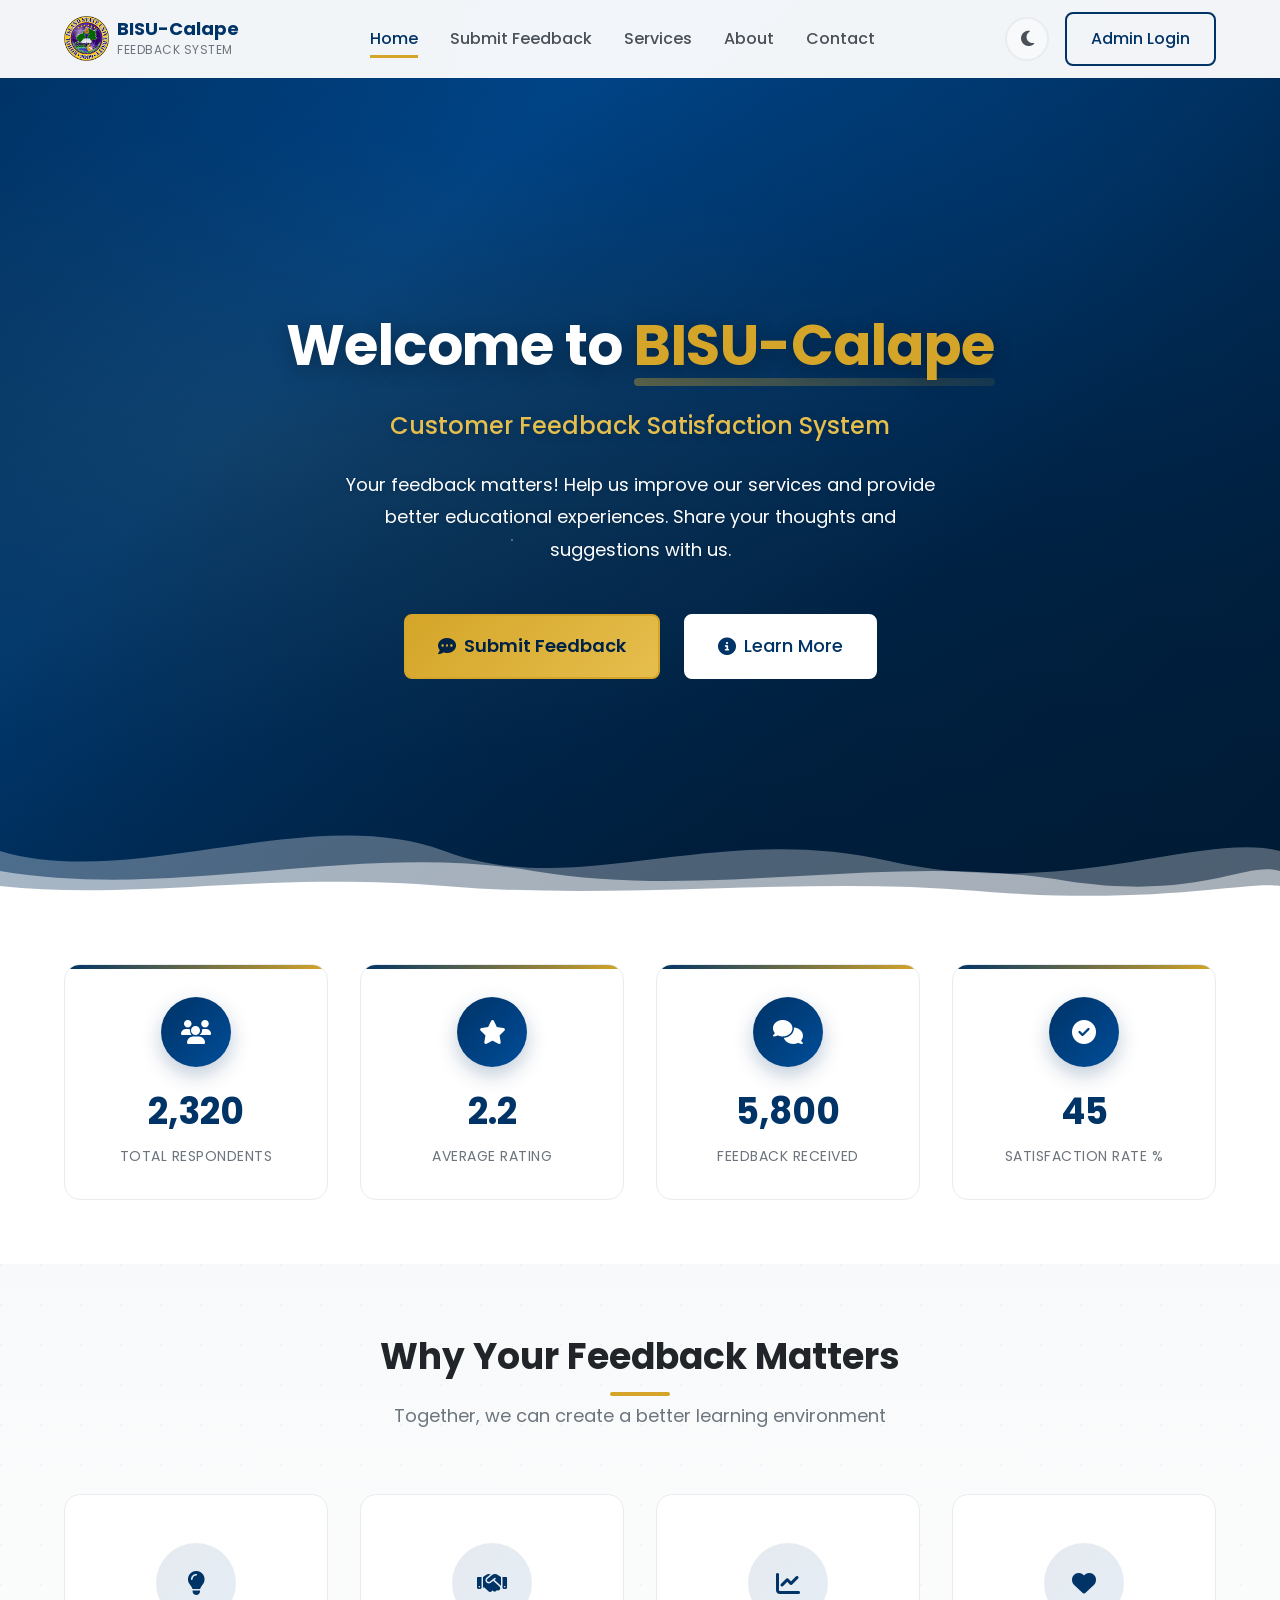
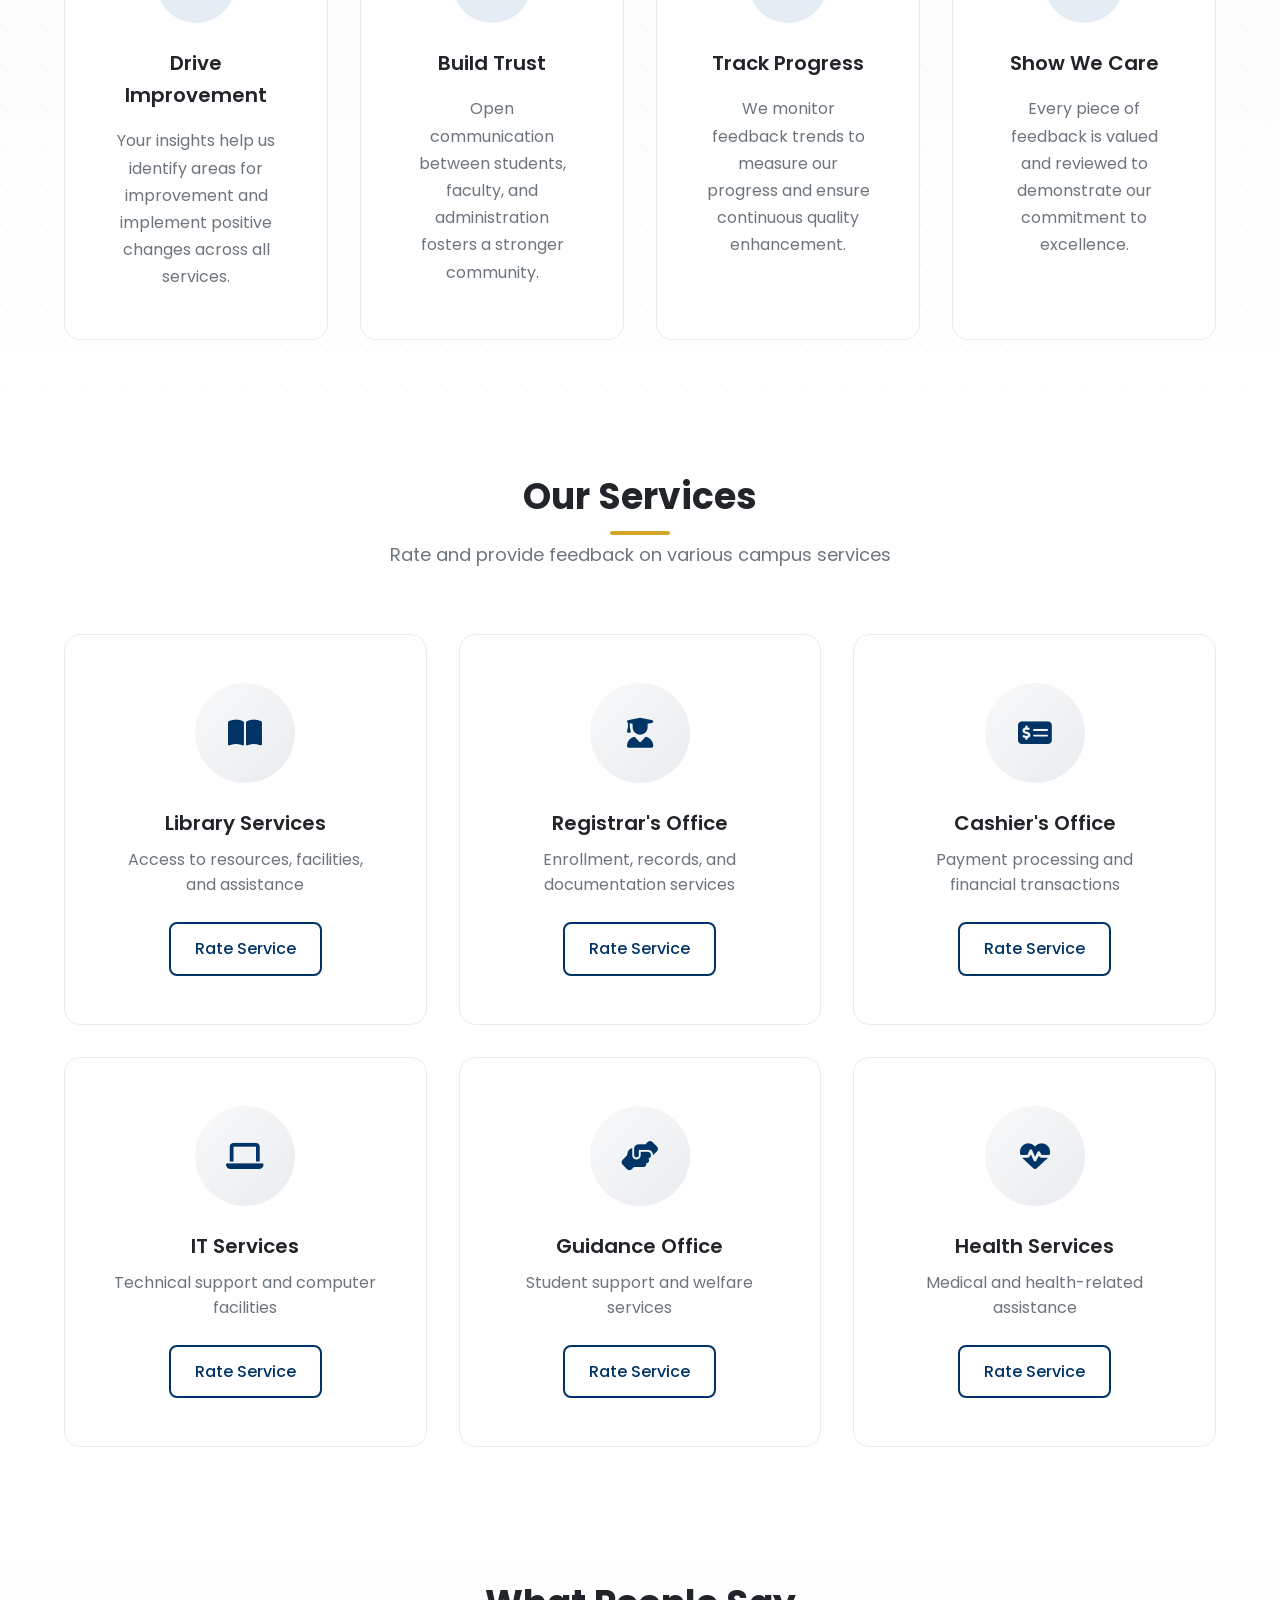
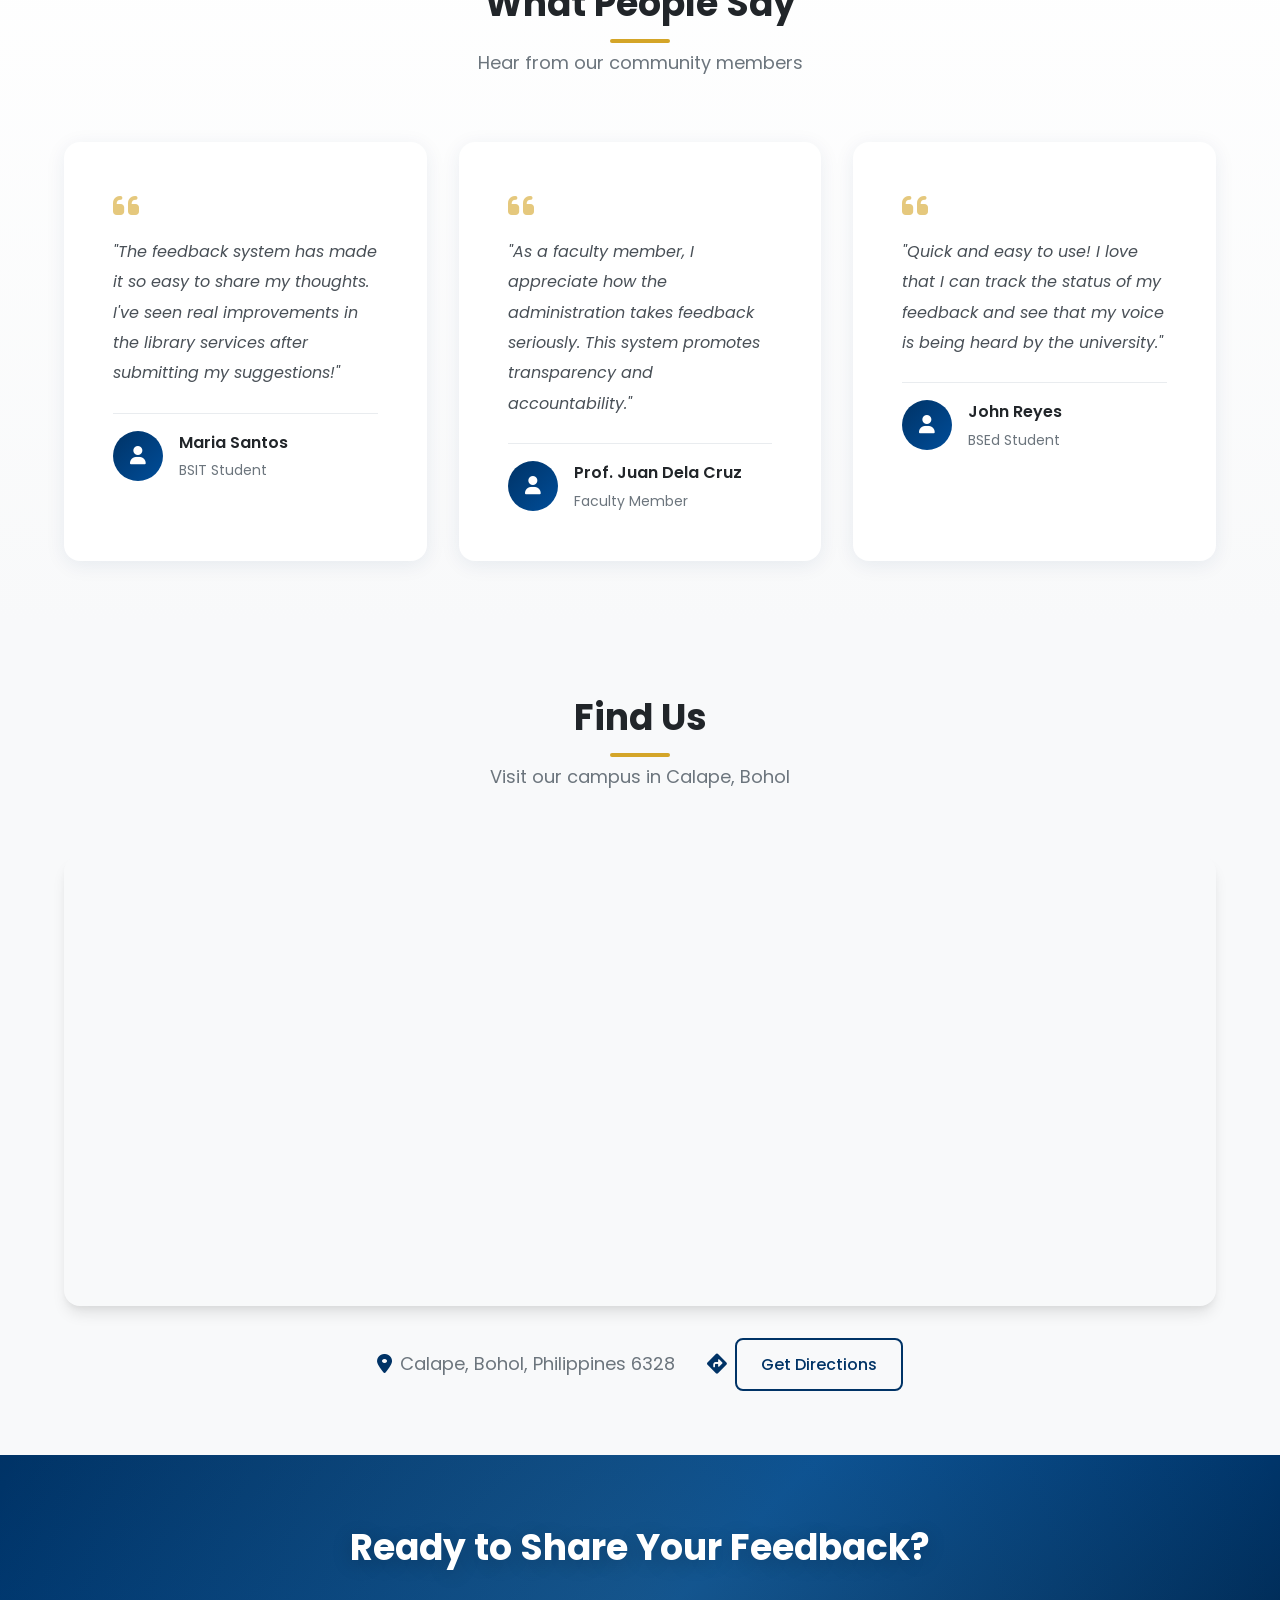
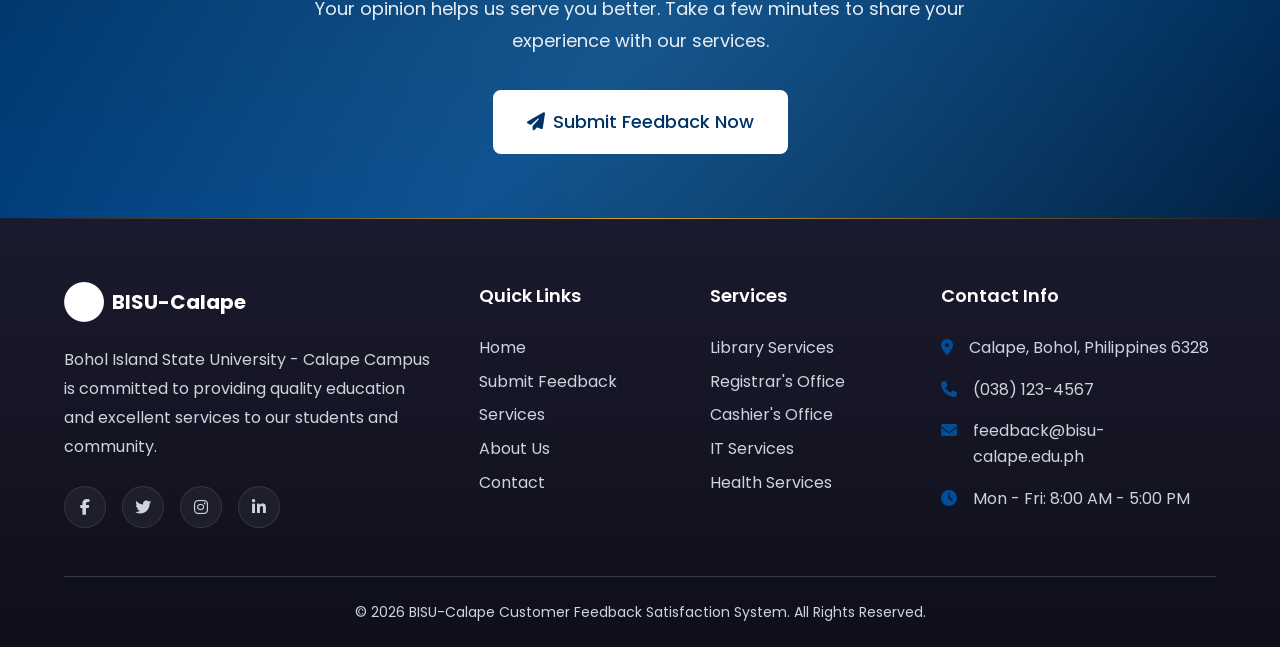
==== commit f716a07f: "Update" ====
--- a/BMWEEB/index.html
+++ b/BMWEEB/index.html
@@ -271,6 +271,37 @@
                             <p class="author-role">BSEd Student</p>
                         </div>
                     </div>
+                </div>
+            </div>
+        </div>
+    </section>
+
+    <!-- Find Us / Map Section -->
+    <section class="map-section">
+        <div class="container">
+            <div class="section-header">
+                <h2 class="section-title">Find Us</h2>
+                <p class="section-subtitle">Visit our campus in Calape, Bohol</p>
+            </div>
+            <div class="map-container">
+                <iframe 
+                    src="https://www.google.com/maps/embed?pb=!1m18!1m12!1m3!1d3930.8986954991036!2d123.87694841478584!3d9.894277892899!2m3!1f0!2f0!3f0!3m2!1i1024!2i768!4f13.1!3m3!1m2!1s0x33a8e1c1c1c1c1c1%3A0x1234567890abcdef!2sBohol%20Island%20State%20University%20-%20Calape%20Campus!5e0!3m2!1sen!2sph!4v1706000000000!5m2!1sen!2sph"
+                    width="100%" 
+                    height="450" 
+                    style="border:0; border-radius: 15px;" 
+                    allowfullscreen="" 
+                    loading="lazy" 
+                    referrerpolicy="no-referrer-when-downgrade">
+                </iframe>
+            </div>
+            <div class="map-info">
+                <div class="map-info-item">
+                    <i class="fas fa-map-marker-alt"></i>
+                    <span>Calape, Bohol, Philippines 6328</span>
+                </div>
+                <div class="map-info-item">
+                    <i class="fas fa-directions"></i>
+                    <a href="https://www.google.com/maps/dir//Bohol+Island+State+University+Calape+Campus" target="_blank" class="btn btn-outline-primary">Get Directions</a>
                 </div>
             </div>
         </div>
--- a/BMWEEB/css/styles.css
+++ b/BMWEEB/css/styles.css
@@ -1424,6 +1424,65 @@
 }
 
 /* ============================================
+   Map Section
+   ============================================ */
+.map-section {
+    padding: var(--spacing-3xl) 0;
+    background: var(--bg-secondary);
+}
+
+.map-container {
+    margin-top: var(--spacing-xl);
+    border-radius: var(--radius-lg);
+    overflow: hidden;
+    box-shadow: var(--shadow-lg);
+}
+
+.map-container iframe {
+    display: block;
+    width: 100%;
+    height: 450px;
+    border: none;
+}
+
+.map-info {
+    display: flex;
+    justify-content: center;
+    align-items: center;
+    gap: var(--spacing-xl);
+    margin-top: var(--spacing-xl);
+    flex-wrap: wrap;
+}
+
+.map-info-item {
+    display: flex;
+    align-items: center;
+    gap: var(--spacing-sm);
+    color: var(--text-secondary);
+    font-size: var(--font-size-lg);
+}
+
+.map-info-item i {
+    color: var(--primary-color);
+    font-size: var(--font-size-xl);
+}
+
+.map-info-item a {
+    text-decoration: none;
+}
+
+@media (max-width: 768px) {
+    .map-container iframe {
+        height: 300px;
+    }
+    
+    .map-info {
+        flex-direction: column;
+        gap: var(--spacing-md);
+    }
+}
+
+/* ============================================
    CTA Section
    ============================================ */
 .cta-section {
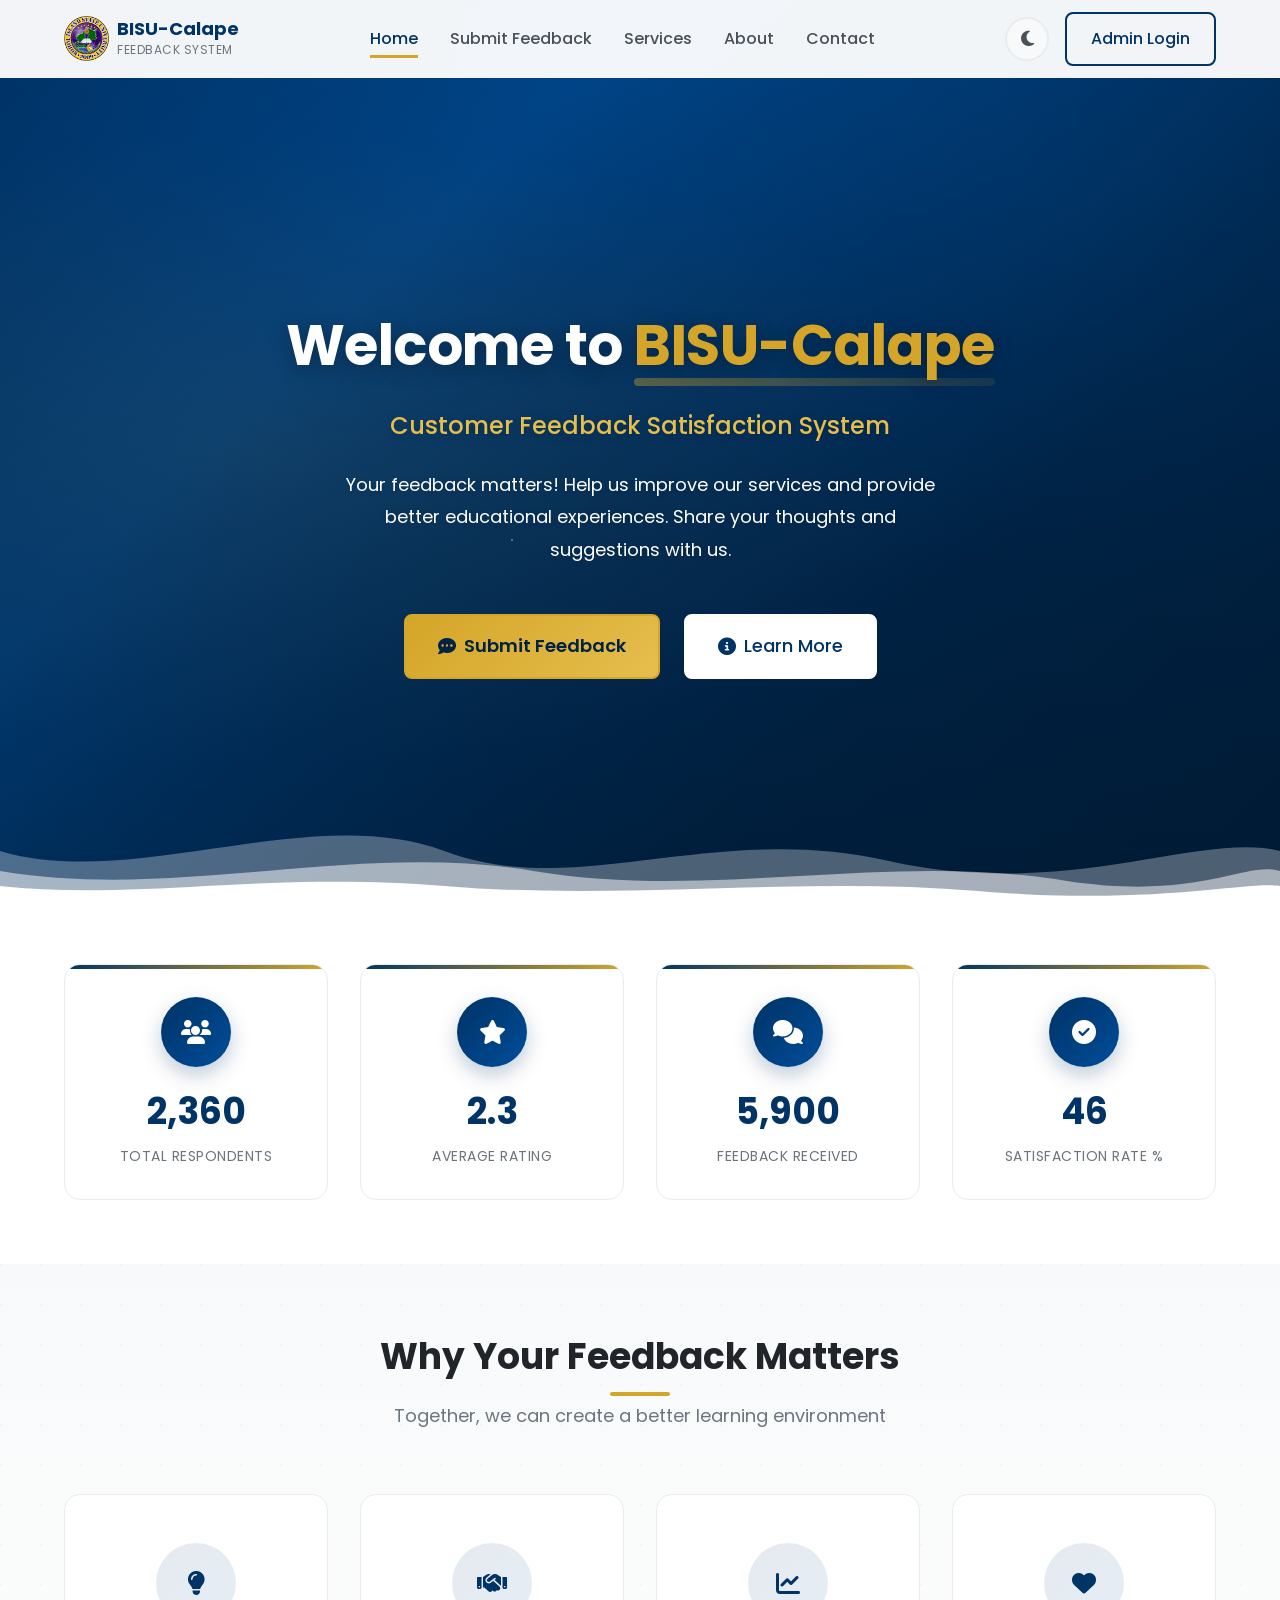
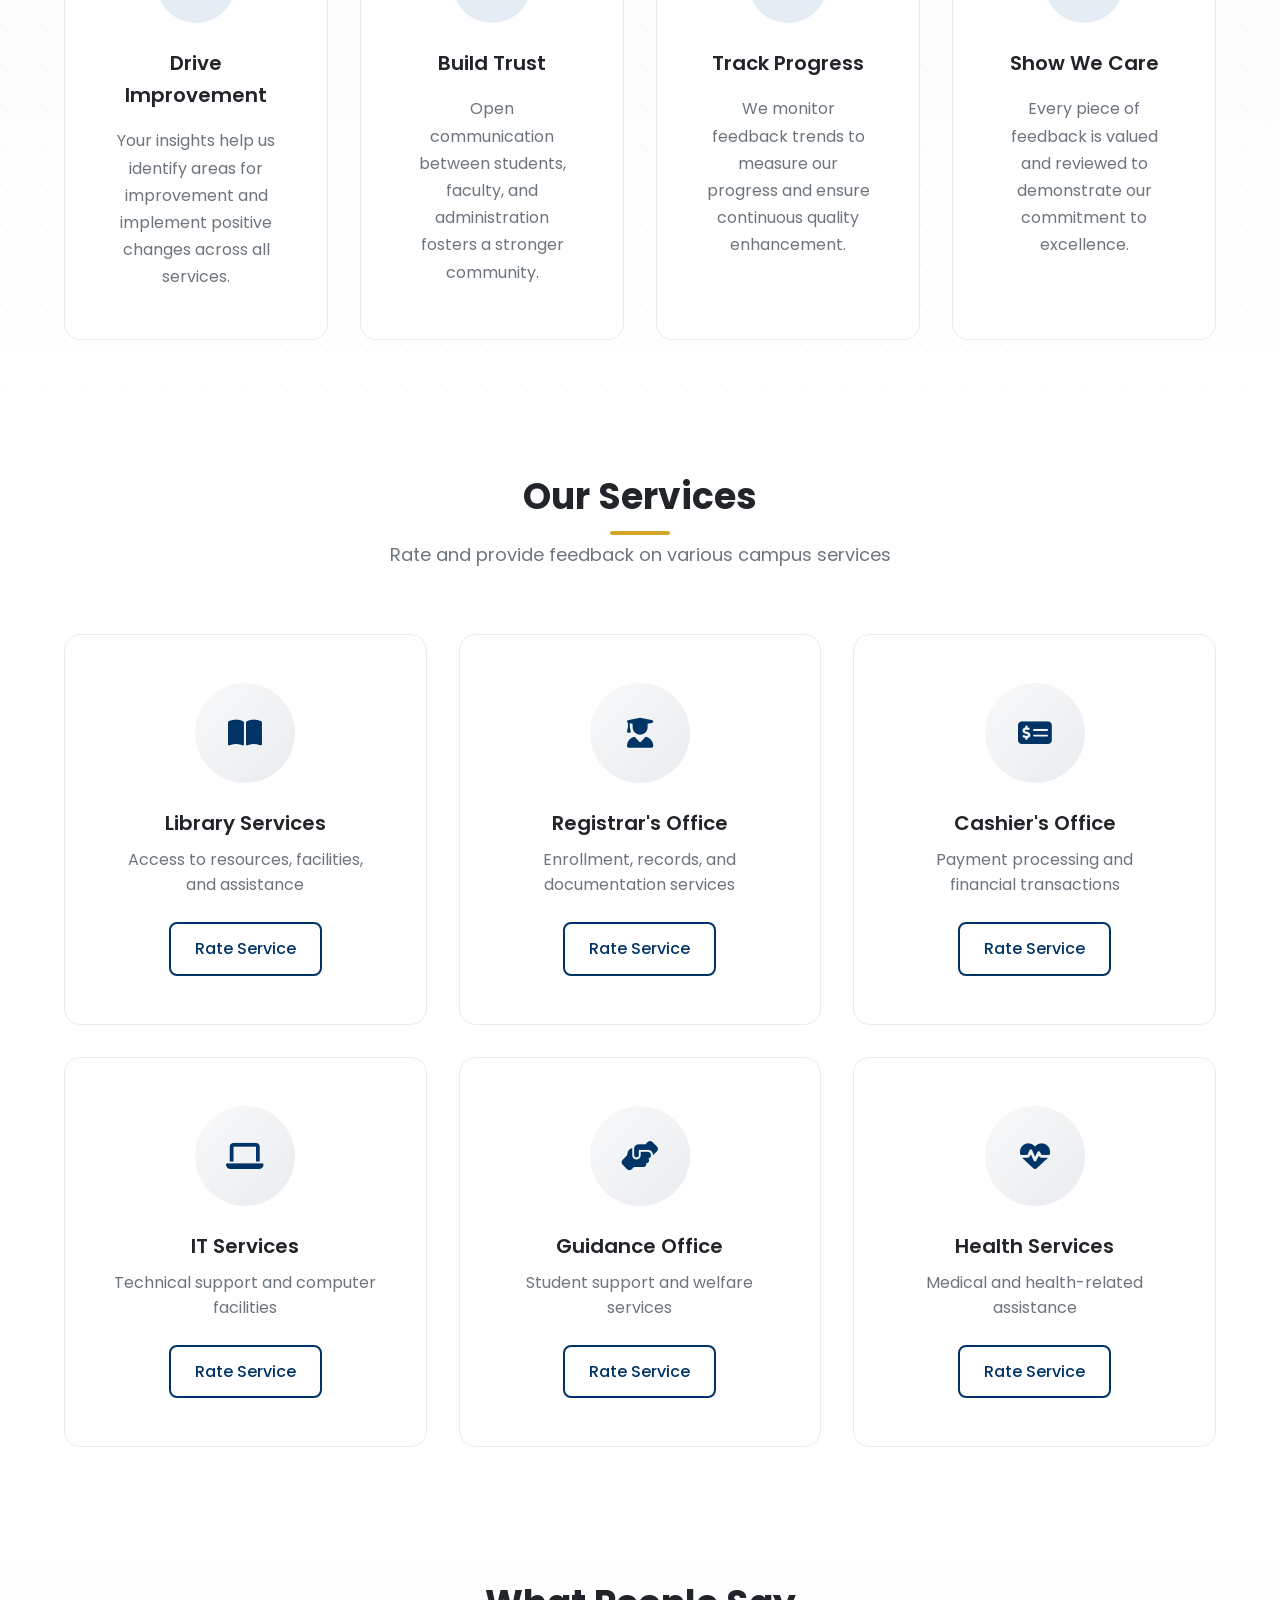
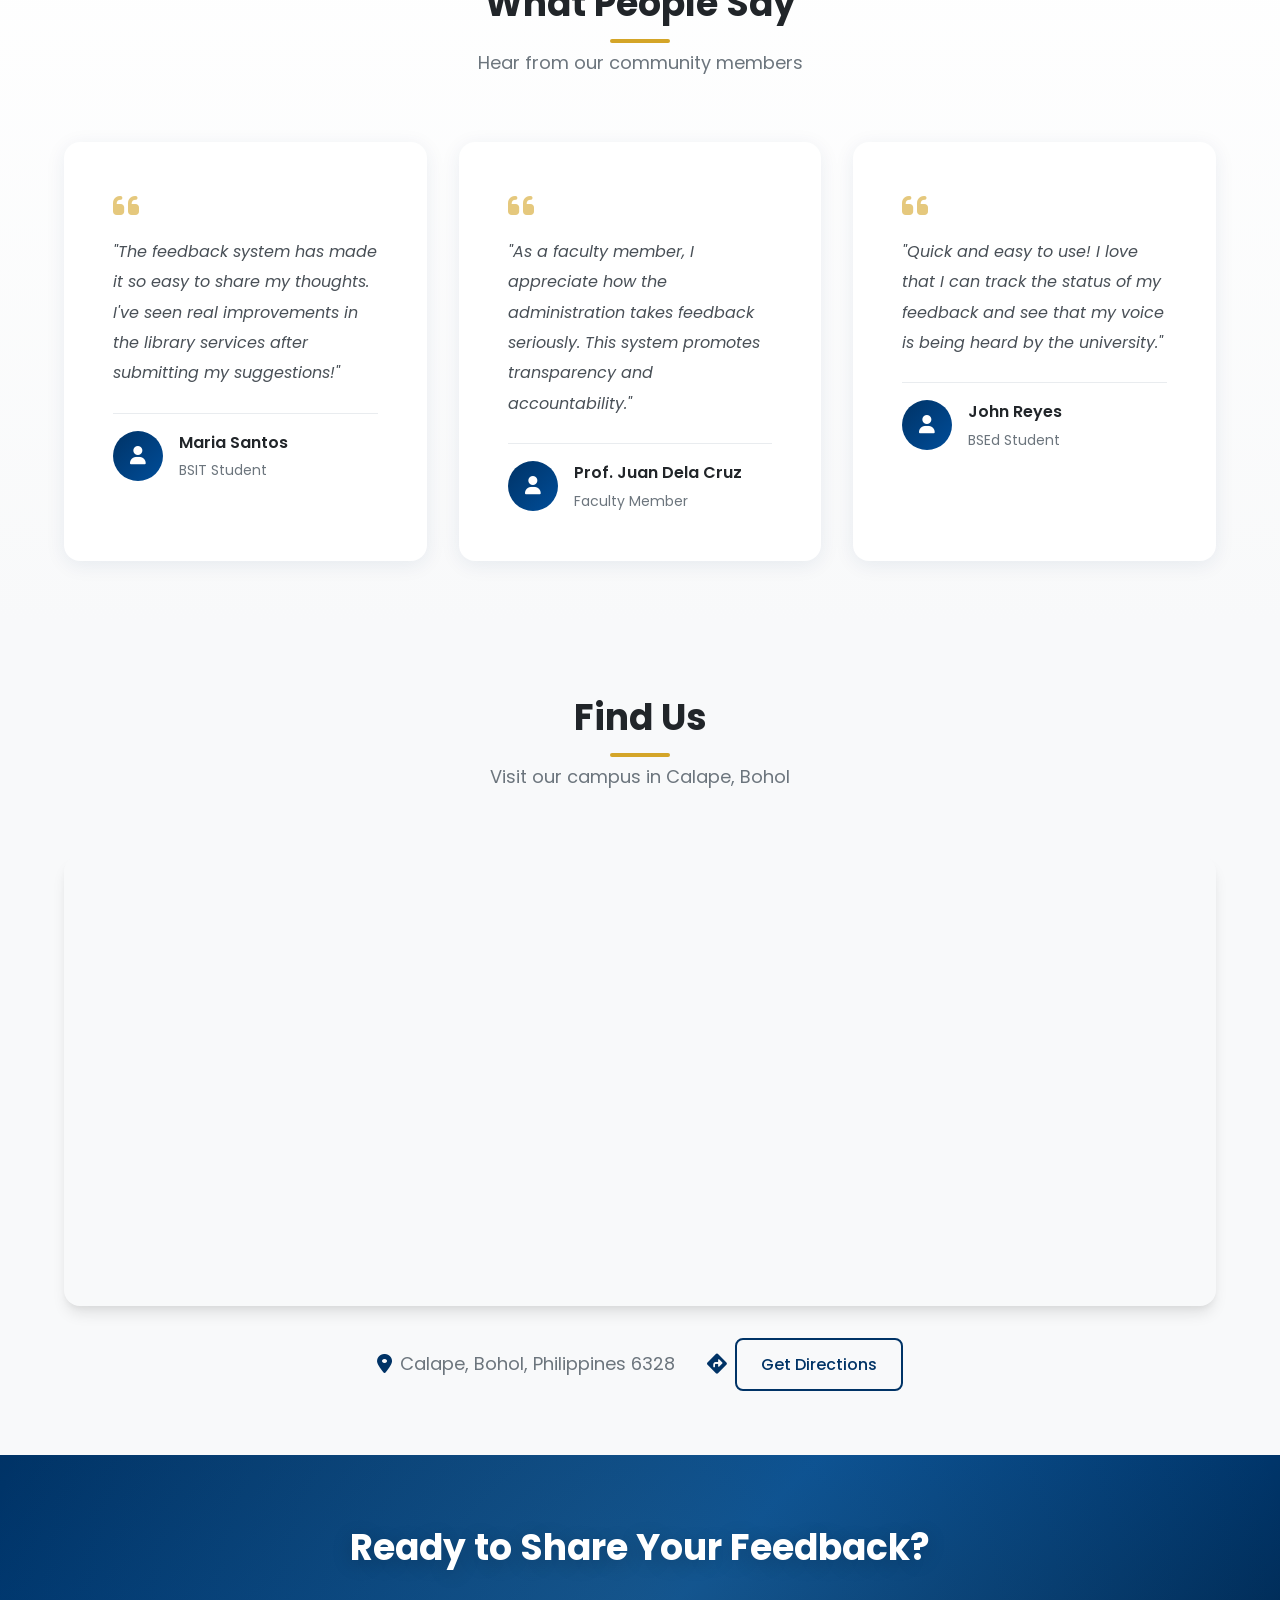
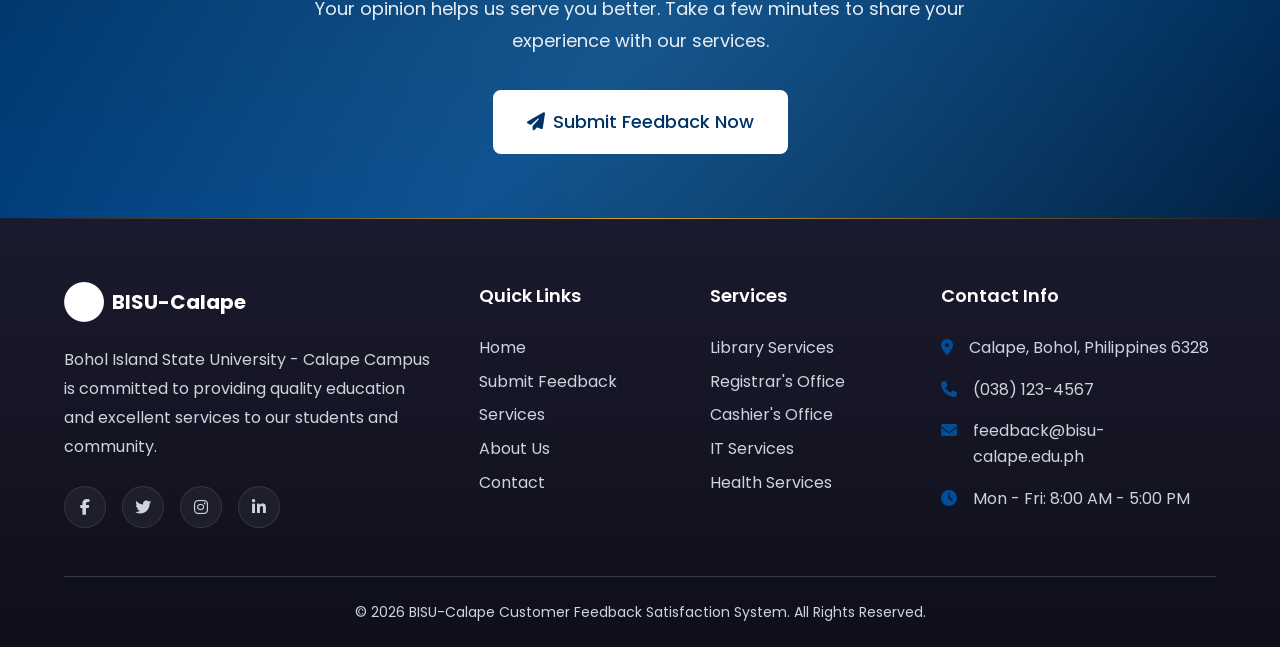
==== commit 584c8fc3: "Update" ====
--- a/BMWEEB/index.html
+++ b/BMWEEB/index.html
@@ -285,7 +285,7 @@
             </div>
             <div class="map-container">
                 <iframe 
-                    src="https://www.google.com/maps/embed?pb=!1m18!1m12!1m3!1d3930.8986954991036!2d123.87694841478584!3d9.894277892899!2m3!1f0!2f0!3f0!3m2!1i1024!2i768!4f13.1!3m3!1m2!1s0x33a8e1c1c1c1c1c1%3A0x1234567890abcdef!2sBohol%20Island%20State%20University%20-%20Calape%20Campus!5e0!3m2!1sen!2sph!4v1706000000000!5m2!1sen!2sph"
+                    src="https://www.google.com/maps?q=9.8833,123.8833&z=17&output=embed"
                     width="100%" 
                     height="450" 
                     style="border:0; border-radius: 15px;" 
@@ -301,7 +301,7 @@
                 </div>
                 <div class="map-info-item">
                     <i class="fas fa-directions"></i>
-                    <a href="https://www.google.com/maps/dir//Bohol+Island+State+University+Calape+Campus" target="_blank" class="btn btn-outline-primary">Get Directions</a>
+                    <a href="https://www.google.com/maps/dir//9.8833,123.8833" target="_blank" class="btn btn-outline-primary">Get Directions</a>
                 </div>
             </div>
         </div>
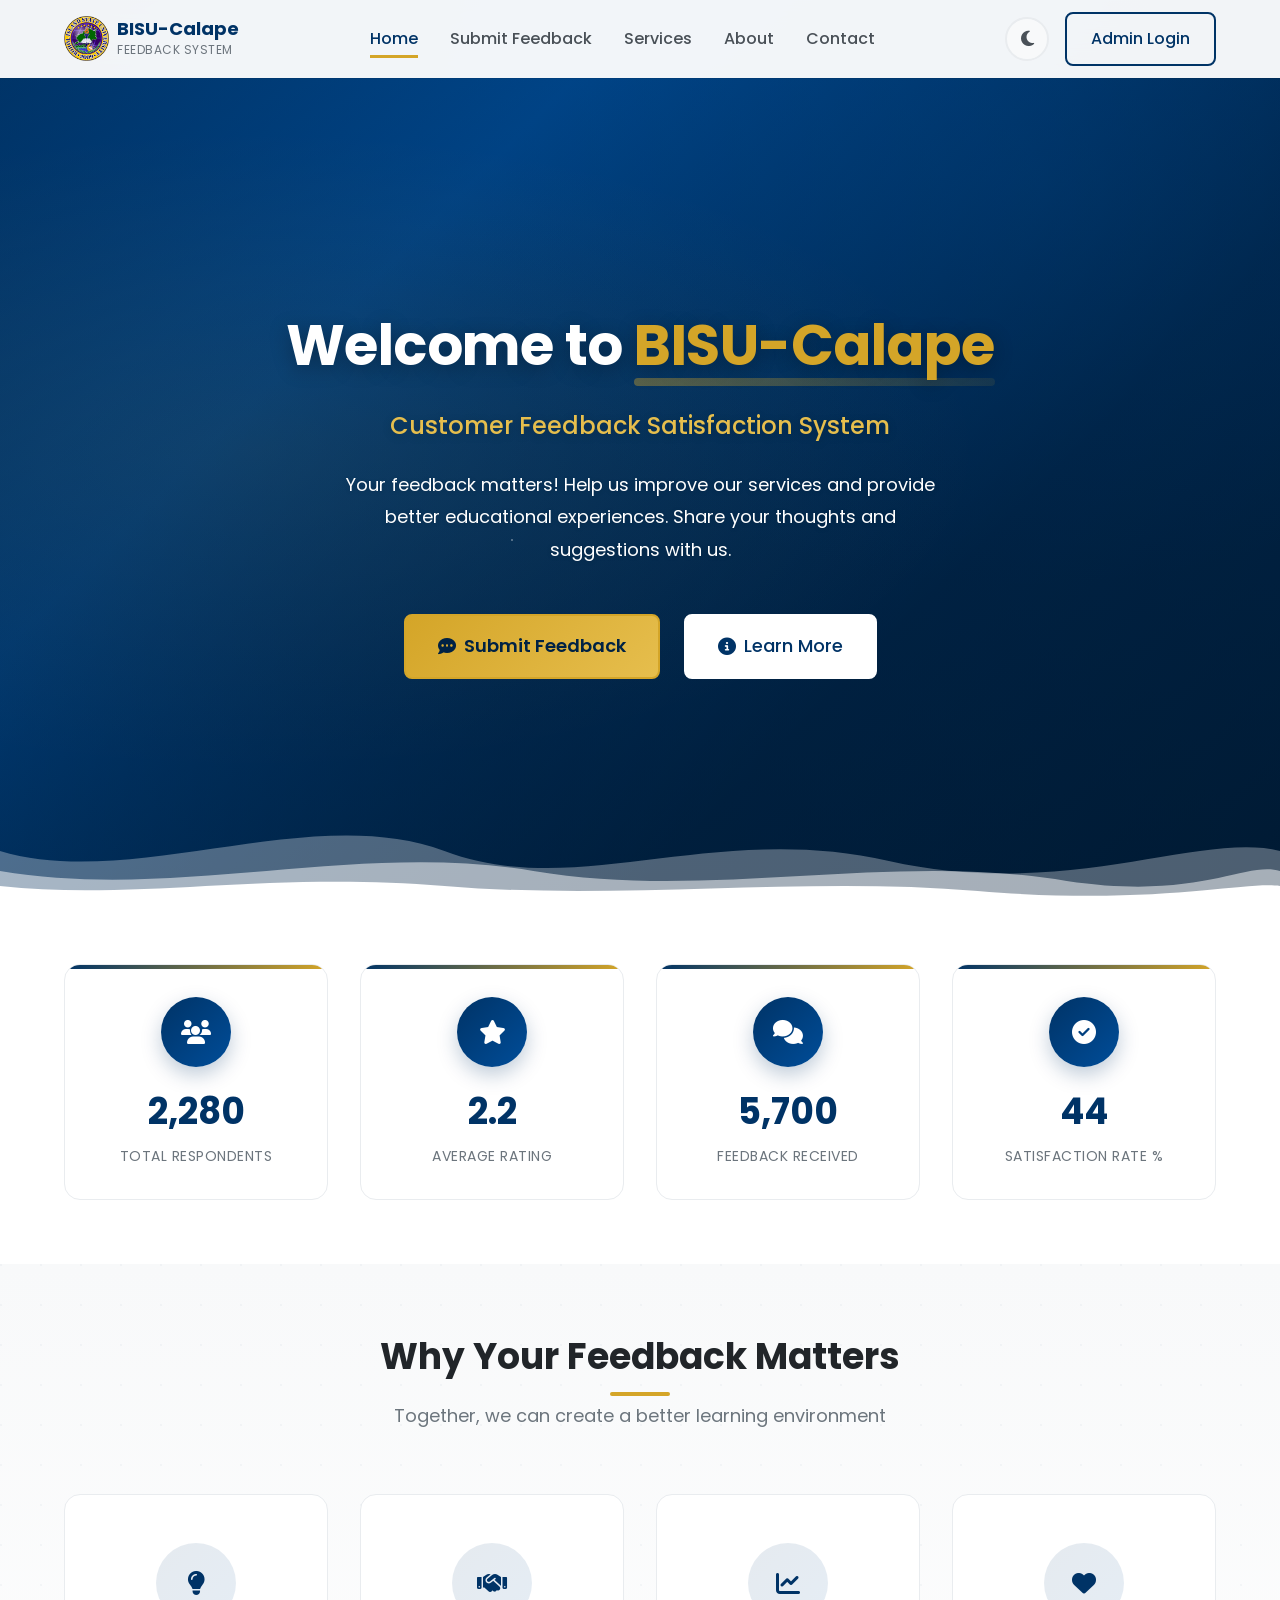
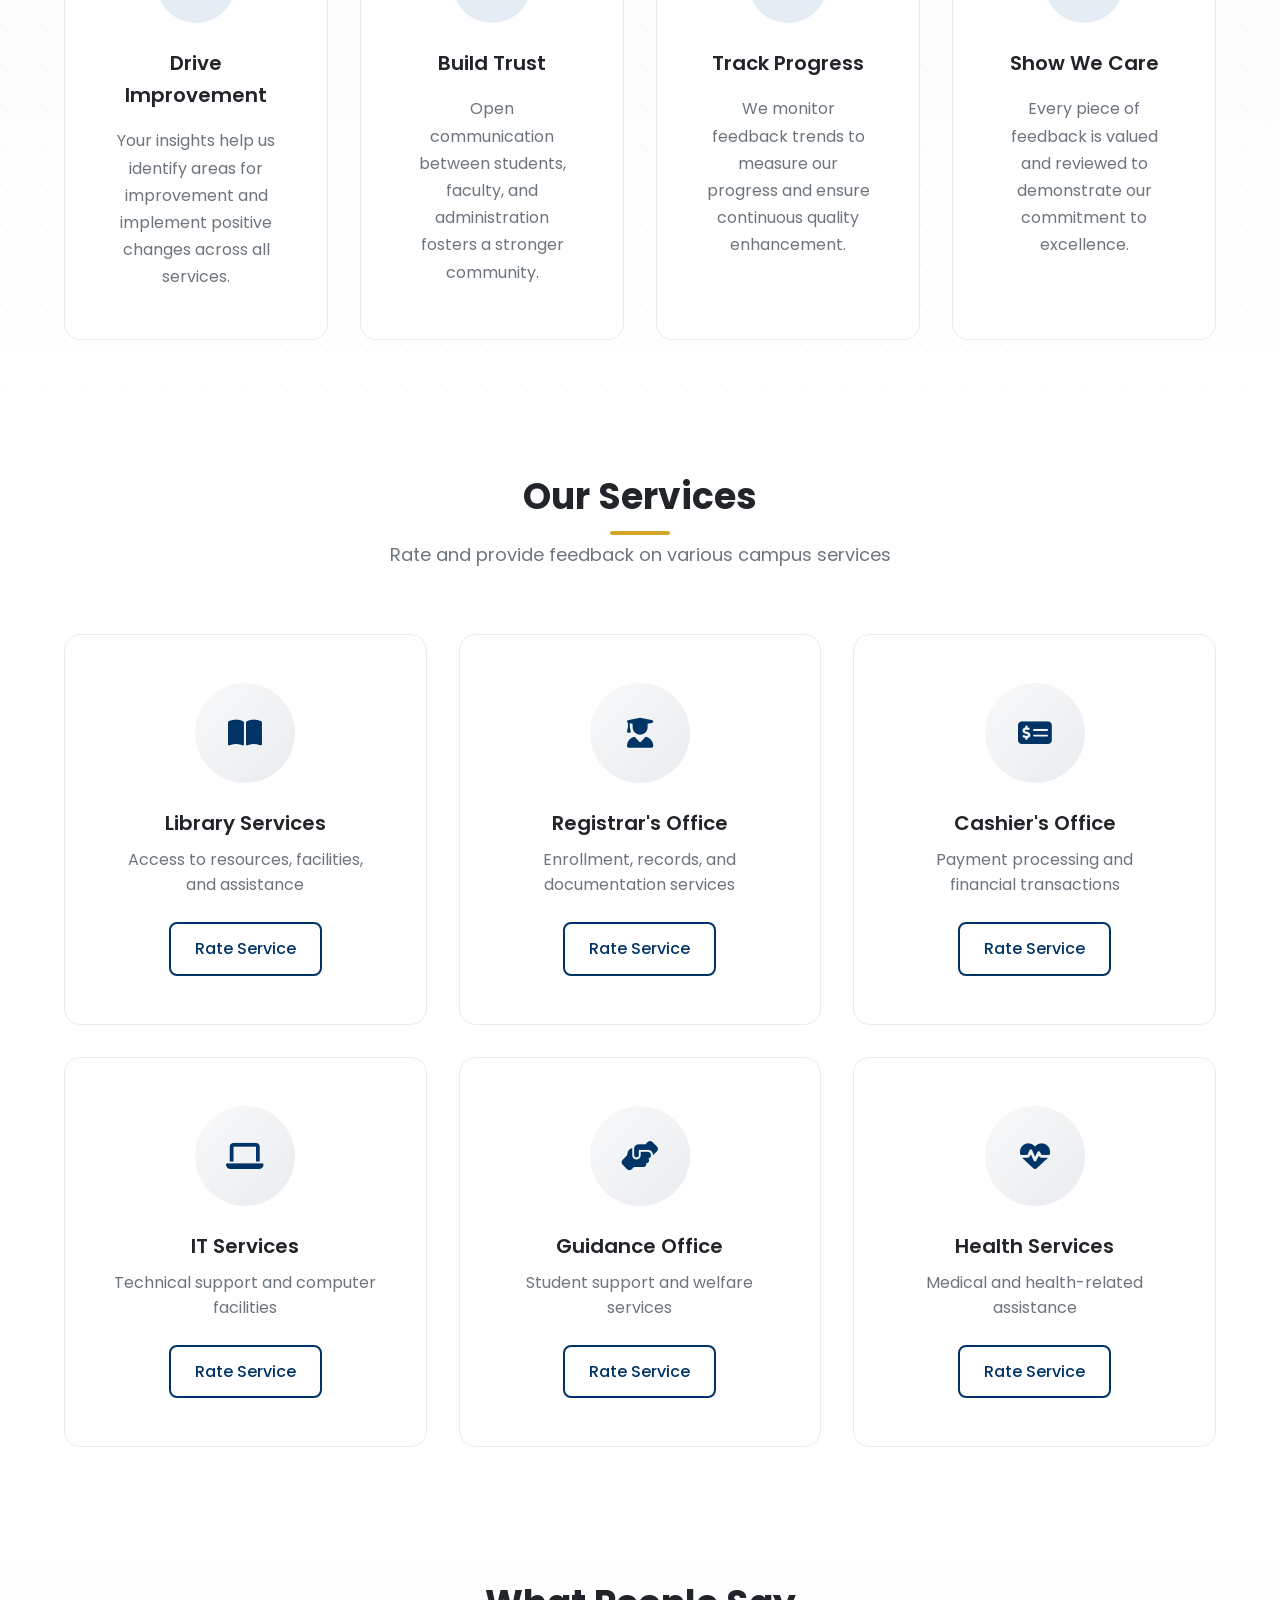
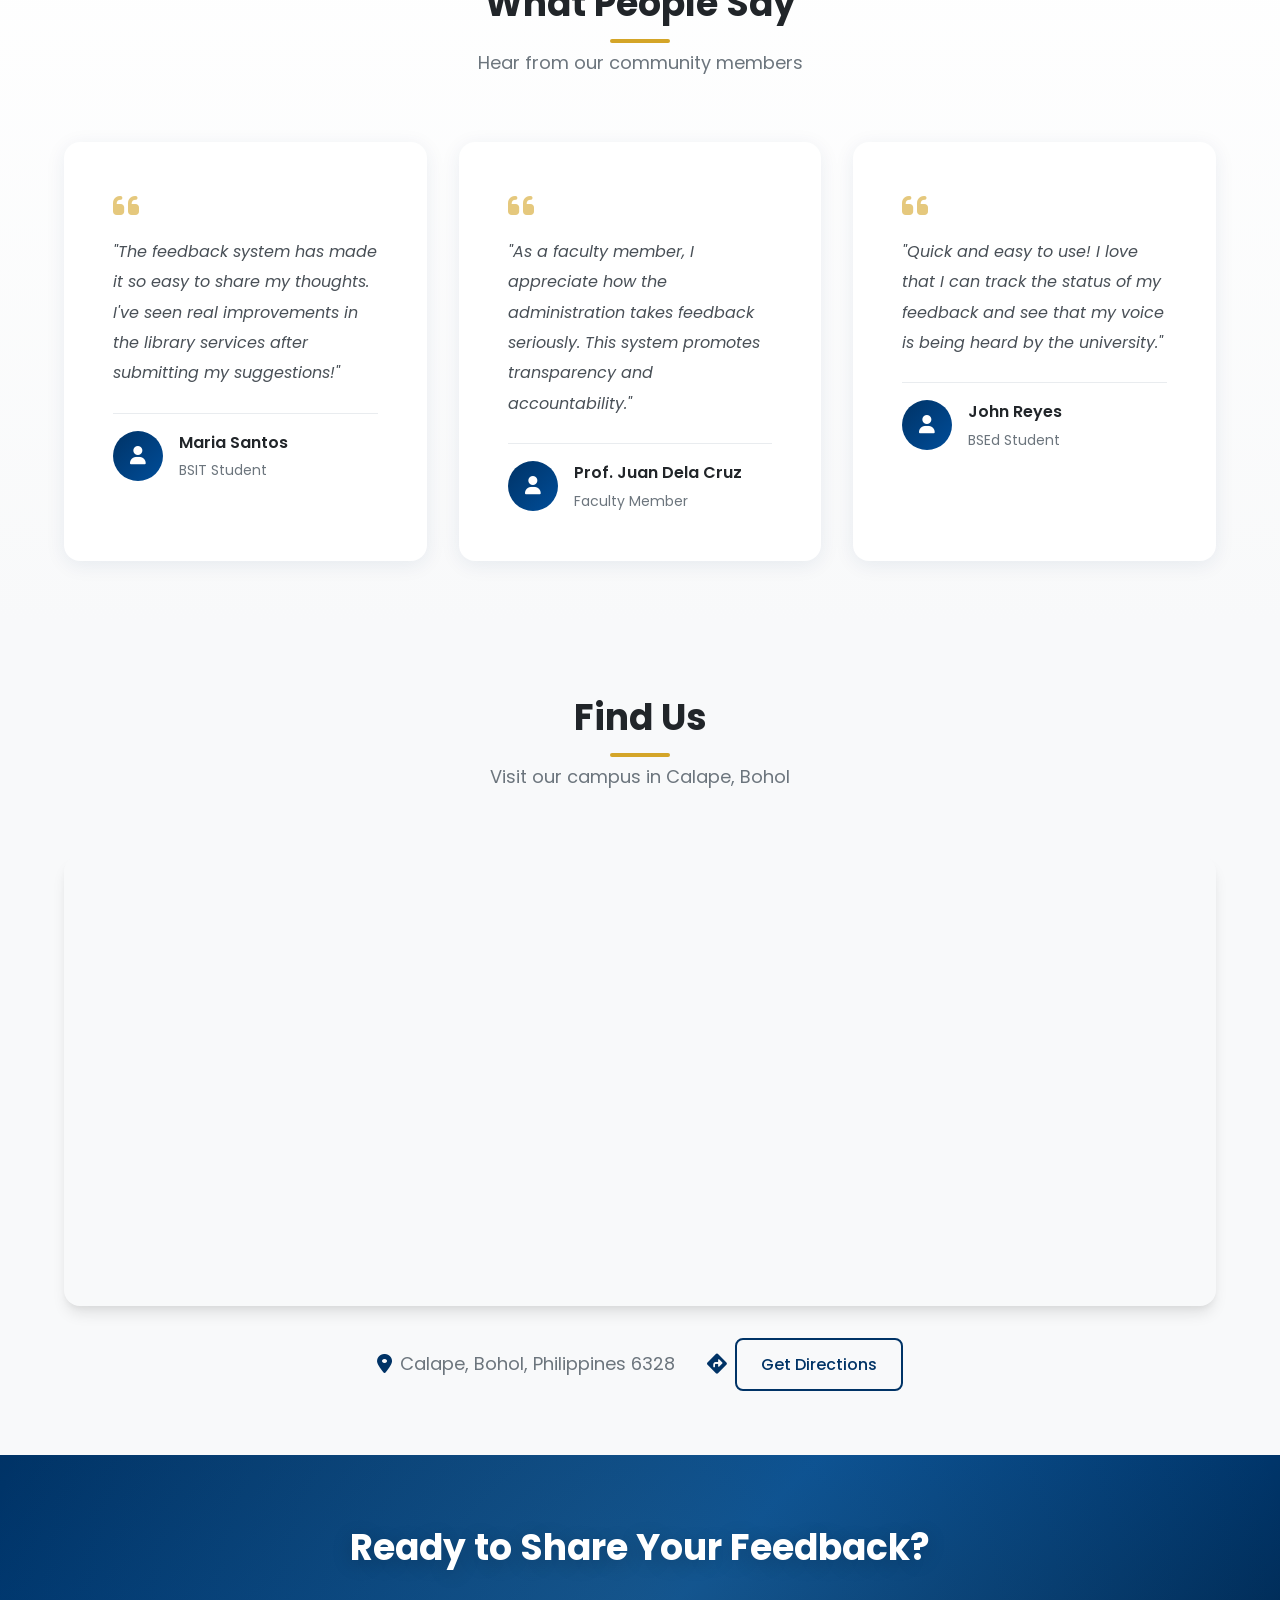
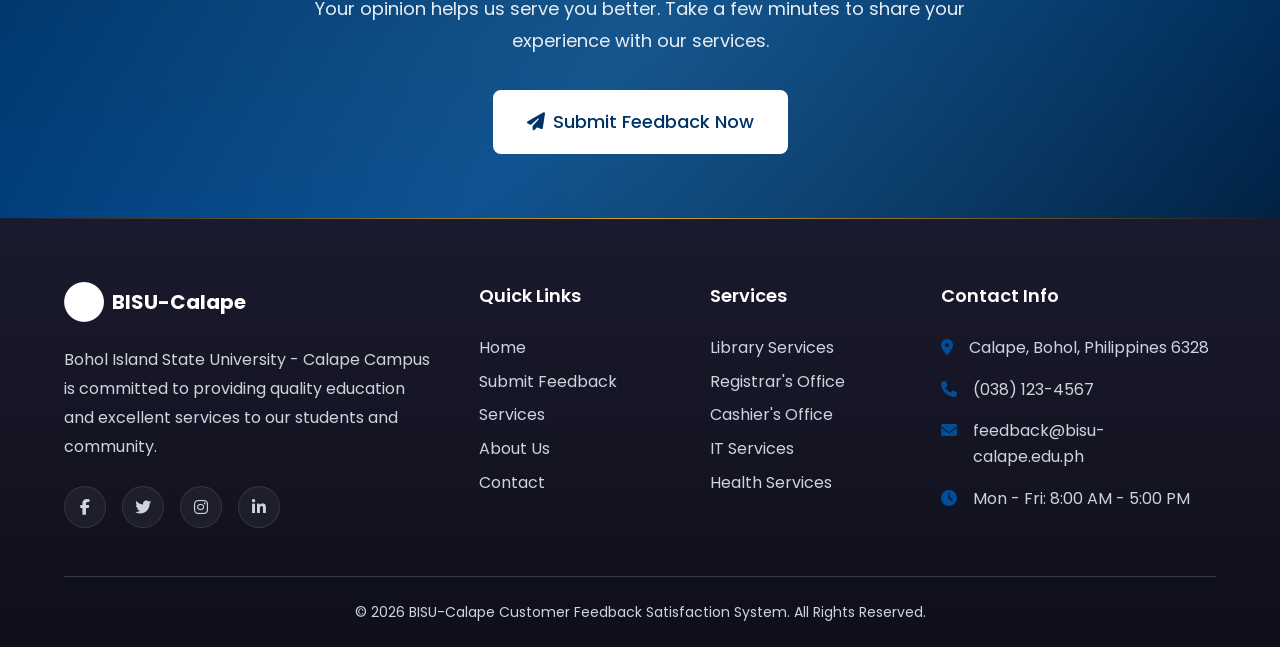
==== commit eb3f55d8: "Update" ====
--- a/BMWEEB/index.html
+++ b/BMWEEB/index.html
@@ -285,7 +285,7 @@
             </div>
             <div class="map-container">
                 <iframe 
-                    src="https://www.google.com/maps?q=9.8833,123.8833&z=17&output=embed"
+                    src="https://www.google.com/maps?q=Bohol+Island+State+University+Calape+Campus&z=17&output=embed"
                     width="100%" 
                     height="450" 
                     style="border:0; border-radius: 15px;" 
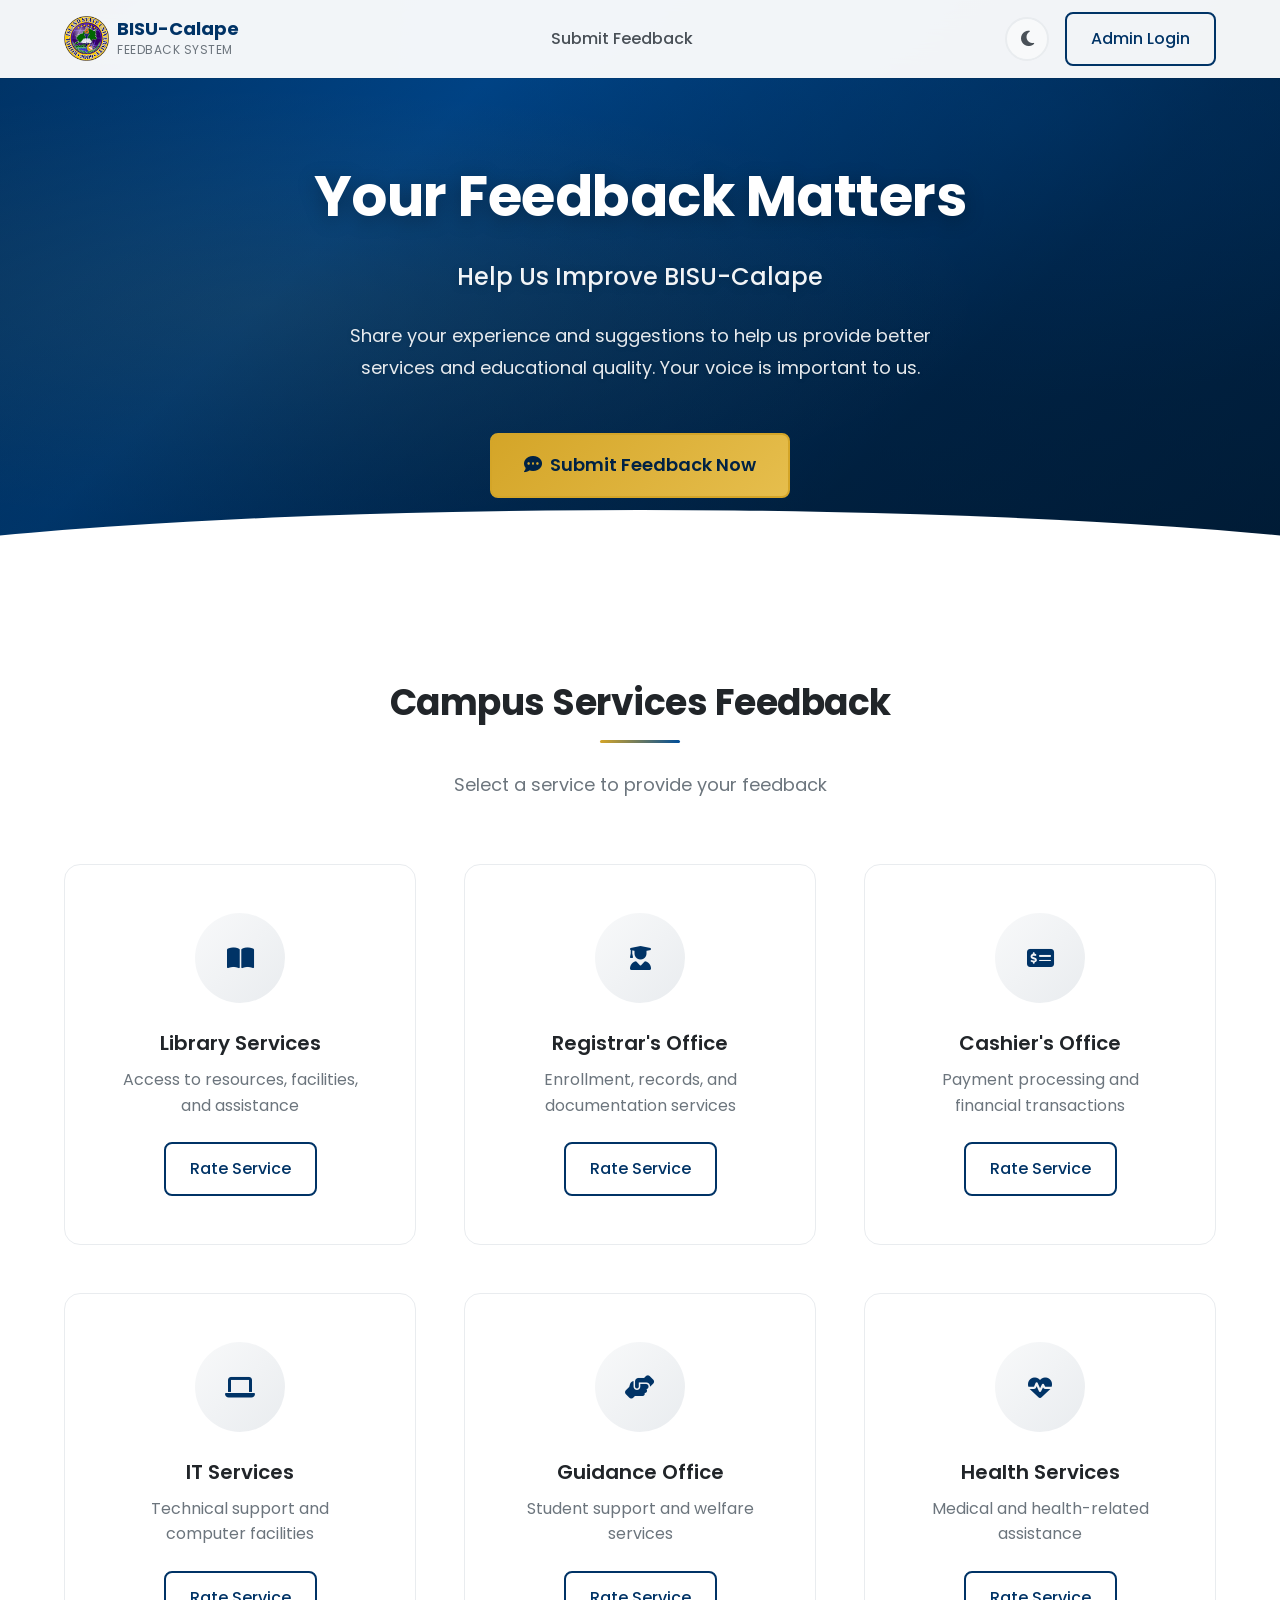
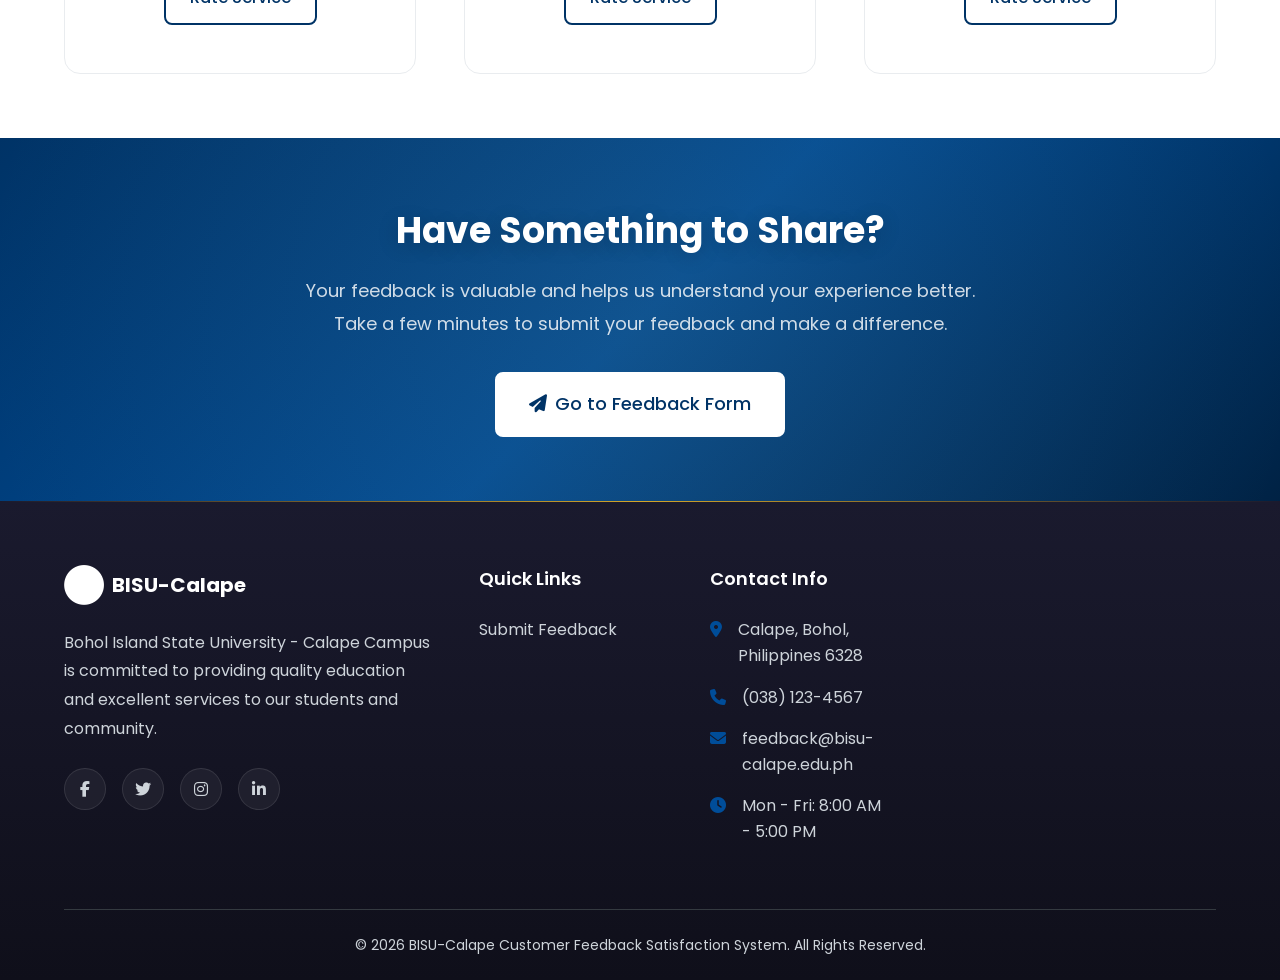
==== commit d0ca09eb: "Updated" ====
--- a/BMWEEB/index.html
+++ b/BMWEEB/index.html
@@ -20,11 +20,7 @@
                 </div>
             </div>
             <ul class="nav-menu">
-                <li class="nav-item"><a href="index.html" class="nav-link active">Home</a></li>
-                <li class="nav-item"><a href="pages/feedback.html" class="nav-link">Submit Feedback</a></li>
-                <li class="nav-item"><a href="pages/services.html" class="nav-link">Services</a></li>
-                <li class="nav-item"><a href="pages/about.html" class="nav-link">About</a></li>
-                <li class="nav-item"><a href="pages/contact.html" class="nav-link">Contact</a></li>
+                <li class="nav-item"><a href="pages/feedback.html" class="nav-link active">Submit Feedback</a></li>
             </ul>
             <div class="nav-actions">
                 <button class="theme-toggle" id="themeToggle" aria-label="Toggle dark mode">
@@ -45,18 +41,15 @@
     <section class="hero">
         <div class="hero-overlay"></div>
         <div class="hero-content">
-            <h1 class="hero-title">Welcome to <span class="highlight">BISU-Calape</span></h1>
-            <h2 class="hero-subtitle">Customer Feedback Satisfaction System</h2>
+            <h1 class="hero-title">Your Feedback Matters</h1>
+            <h2 class="hero-subtitle">Help Us Improve BISU-Calape</h2>
             <p class="hero-description">
-                Your feedback matters! Help us improve our services and provide better educational experiences. 
-                Share your thoughts and suggestions with us.
+                Share your experience and suggestions to help us provide better services and educational quality. 
+                Your voice is important to us.
             </p>
             <div class="hero-buttons">
                 <a href="pages/feedback.html" class="btn btn-gold btn-lg">
-                    <i class="fas fa-comment-dots"></i> Submit Feedback
-                </a>
-                <a href="pages/services.html" class="btn btn-secondary btn-lg">
-                    <i class="fas fa-info-circle"></i> Learn More
+                    <i class="fas fa-comment-dots"></i> Submit Feedback Now
                 </a>
             </div>
         </div>
@@ -69,96 +62,14 @@
         </div>
     </section>
 
-    <!-- Stats Section -->
-    <section class="stats-section">
-        <div class="container">
-            <div class="stats-grid">
-                <div class="stat-card">
-                    <div class="stat-icon">
-                        <i class="fas fa-users"></i>
-                    </div>
-                    <div class="stat-number" data-count="5000">0</div>
-                    <div class="stat-label">Total Respondents</div>
-                </div>
-                <div class="stat-card">
-                    <div class="stat-icon">
-                        <i class="fas fa-star"></i>
-                    </div>
-                    <div class="stat-number" data-count="4.8">0</div>
-                    <div class="stat-label">Average Rating</div>
-                </div>
-                <div class="stat-card">
-                    <div class="stat-icon">
-                        <i class="fas fa-comments"></i>
-                    </div>
-                    <div class="stat-number" data-count="12500">0</div>
-                    <div class="stat-label">Feedback Received</div>
-                </div>
-                <div class="stat-card">
-                    <div class="stat-icon">
-                        <i class="fas fa-check-circle"></i>
-                    </div>
-                    <div class="stat-number" data-count="98">0</div>
-                    <div class="stat-label">Satisfaction Rate %</div>
-                </div>
-            </div>
-        </div>
-    </section>
-
-    <!-- Features Section -->
-    <section class="features-section">
-        <div class="container">
-            <div class="section-header">
-                <h2 class="section-title">Why Your Feedback Matters</h2>
-                <p class="section-subtitle">Together, we can create a better learning environment</p>
-            </div>
-            <div class="features-grid">
-                <div class="feature-card">
-                    <div class="feature-icon">
-                        <i class="fas fa-lightbulb"></i>
-                    </div>
-                    <h3 class="feature-title">Drive Improvement</h3>
-                    <p class="feature-description">
-                        Your insights help us identify areas for improvement and implement positive changes across all services.
-                    </p>
-                </div>
-                <div class="feature-card">
-                    <div class="feature-icon">
-                        <i class="fas fa-handshake"></i>
-                    </div>
-                    <h3 class="feature-title">Build Trust</h3>
-                    <p class="feature-description">
-                        Open communication between students, faculty, and administration fosters a stronger community.
-                    </p>
-                </div>
-                <div class="feature-card">
-                    <div class="feature-icon">
-                        <i class="fas fa-chart-line"></i>
-                    </div>
-                    <h3 class="feature-title">Track Progress</h3>
-                    <p class="feature-description">
-                        We monitor feedback trends to measure our progress and ensure continuous quality enhancement.
-                    </p>
-                </div>
-                <div class="feature-card">
-                    <div class="feature-icon">
-                        <i class="fas fa-heart"></i>
-                    </div>
-                    <h3 class="feature-title">Show We Care</h3>
-                    <p class="feature-description">
-                        Every piece of feedback is valued and reviewed to demonstrate our commitment to excellence.
-                    </p>
-                </div>
-            </div>
-        </div>
-    </section>
-
-    <!-- Services Preview Section -->
+
+
+    <!-- Services Section -->
     <section class="services-preview">
         <div class="container">
             <div class="section-header">
-                <h2 class="section-title">Our Services</h2>
-                <p class="section-subtitle">Rate and provide feedback on various campus services</p>
+                <h2 class="section-title">Campus Services Feedback</h2>
+                <p class="section-subtitle">Select a service to provide your feedback</p>
             </div>
             <div class="services-grid">
                 <div class="service-card">
@@ -208,100 +119,6 @@
                     <h3 class="service-title">Health Services</h3>
                     <p class="service-description">Medical and health-related assistance</p>
                     <a href="pages/feedback.html?service=health" class="btn btn-outline-primary">Rate Service</a>
-                </div>
-            </div>
-        </div>
-    </section>
-
-    <!-- Testimonials Section -->
-    <section class="testimonials-section">
-        <div class="container">
-            <div class="section-header">
-                <h2 class="section-title">What People Say</h2>
-                <p class="section-subtitle">Hear from our community members</p>
-            </div>
-            <div class="testimonials-slider">
-                <div class="testimonial-card">
-                    <div class="testimonial-content">
-                        <i class="fas fa-quote-left quote-icon"></i>
-                        <p class="testimonial-text">
-                            "The feedback system has made it so easy to share my thoughts. I've seen real improvements in the library services after submitting my suggestions!"
-                        </p>
-                    </div>
-                    <div class="testimonial-author">
-                        <div class="author-avatar">
-                            <i class="fas fa-user"></i>
-                        </div>
-                        <div class="author-info">
-                            <h4 class="author-name">Maria Santos</h4>
-                            <p class="author-role">BSIT Student</p>
-                        </div>
-                    </div>
-                </div>
-                <div class="testimonial-card">
-                    <div class="testimonial-content">
-                        <i class="fas fa-quote-left quote-icon"></i>
-                        <p class="testimonial-text">
-                            "As a faculty member, I appreciate how the administration takes feedback seriously. This system promotes transparency and accountability."
-                        </p>
-                    </div>
-                    <div class="testimonial-author">
-                        <div class="author-avatar">
-                            <i class="fas fa-user"></i>
-                        </div>
-                        <div class="author-info">
-                            <h4 class="author-name">Prof. Juan Dela Cruz</h4>
-                            <p class="author-role">Faculty Member</p>
-                        </div>
-                    </div>
-                </div>
-                <div class="testimonial-card">
-                    <div class="testimonial-content">
-                        <i class="fas fa-quote-left quote-icon"></i>
-                        <p class="testimonial-text">
-                            "Quick and easy to use! I love that I can track the status of my feedback and see that my voice is being heard by the university."
-                        </p>
-                    </div>
-                    <div class="testimonial-author">
-                        <div class="author-avatar">
-                            <i class="fas fa-user"></i>
-                        </div>
-                        <div class="author-info">
-                            <h4 class="author-name">John Reyes</h4>
-                            <p class="author-role">BSEd Student</p>
-                        </div>
-                    </div>
-                </div>
-            </div>
-        </div>
-    </section>
-
-    <!-- Find Us / Map Section -->
-    <section class="map-section">
-        <div class="container">
-            <div class="section-header">
-                <h2 class="section-title">Find Us</h2>
-                <p class="section-subtitle">Visit our campus in Calape, Bohol</p>
-            </div>
-            <div class="map-container">
-                <iframe 
-                    src="https://www.google.com/maps?q=Bohol+Island+State+University+Calape+Campus&z=17&output=embed"
-                    width="100%" 
-                    height="450" 
-                    style="border:0; border-radius: 15px;" 
-                    allowfullscreen="" 
-                    loading="lazy" 
-                    referrerpolicy="no-referrer-when-downgrade">
-                </iframe>
-            </div>
-            <div class="map-info">
-                <div class="map-info-item">
-                    <i class="fas fa-map-marker-alt"></i>
-                    <span>Calape, Bohol, Philippines 6328</span>
-                </div>
-                <div class="map-info-item">
-                    <i class="fas fa-directions"></i>
-                    <a href="https://www.google.com/maps/dir//9.8833,123.8833" target="_blank" class="btn btn-outline-primary">Get Directions</a>
                 </div>
             </div>
         </div>
@@ -311,12 +128,13 @@
     <section class="cta-section">
         <div class="container">
             <div class="cta-content">
-                <h2 class="cta-title">Ready to Share Your Feedback?</h2>
+                <h2 class="cta-title">Have Something to Share?</h2>
                 <p class="cta-description">
-                    Your opinion helps us serve you better. Take a few minutes to share your experience with our services.
+                    Your feedback is valuable and helps us understand your experience better. 
+                    Take a few minutes to submit your feedback and make a difference.
                 </p>
                 <a href="pages/feedback.html" class="btn btn-white btn-lg">
-                    <i class="fas fa-paper-plane"></i> Submit Feedback Now
+                    <i class="fas fa-paper-plane"></i> Go to Feedback Form
                 </a>
             </div>
         </div>
@@ -344,21 +162,7 @@
                 <div class="footer-col">
                     <h3 class="footer-title">Quick Links</h3>
                     <ul class="footer-links">
-                        <li><a href="index.html">Home</a></li>
                         <li><a href="pages/feedback.html">Submit Feedback</a></li>
-                        <li><a href="pages/services.html">Services</a></li>
-                        <li><a href="pages/about.html">About Us</a></li>
-                        <li><a href="pages/contact.html">Contact</a></li>
-                    </ul>
-                </div>
-                <div class="footer-col">
-                    <h3 class="footer-title">Services</h3>
-                    <ul class="footer-links">
-                        <li><a href="pages/feedback.html?service=library">Library Services</a></li>
-                        <li><a href="pages/feedback.html?service=registrar">Registrar's Office</a></li>
-                        <li><a href="pages/feedback.html?service=cashier">Cashier's Office</a></li>
-                        <li><a href="pages/feedback.html?service=it">IT Services</a></li>
-                        <li><a href="pages/feedback.html?service=health">Health Services</a></li>
                     </ul>
                 </div>
                 <div class="footer-col">
--- a/BMWEEB/css/styles.css
+++ b/BMWEEB/css/styles.css
@@ -105,16 +105,16 @@
     --bg-primary: #1a1a2e;
     --bg-secondary: #16213e;
     --bg-tertiary: #0f3460;
-    --text-primary: #eaeaea;
-    --text-secondary: #b8b8b8;
-    --text-muted: #888888;
+    --text-primary: #f0f0f0;
+    --text-secondary: #c8c8c8;
+    --text-muted: #989898;
     --border-color: #2d2d44;
     --card-bg: #1f1f38;
     --input-bg: #16213e;
     --input-border: #2d2d44;
     --nav-bg: #1a1a2e;
     --footer-bg: #0f0f1a;
-    --footer-text: #eaeaea;
+    --footer-text: #f0f0f0;
     
     --white: #1a1a2e;
     --gray-100: #1f1f38;
@@ -125,7 +125,7 @@
     --gray-600: #9a9ab8;
     --gray-700: #b8b8d0;
     --gray-800: #d0d0e0;
-    --gray-900: #eaeaea;
+    --gray-900: #f0f0f0;
     --black: #ffffff;
     
     --shadow-sm: 0 1px 2px 0 rgba(0, 0, 0, 0.3);
@@ -210,8 +210,33 @@
     color: var(--text-primary);
 }
 
+[data-theme="dark"] .section-subtitle {
+    color: var(--text-secondary);
+}
+
 [data-theme="dark"] .hero {
     background: linear-gradient(135deg, #0f3460 0%, #1a1a2e 100%);
+}
+
+[data-theme="dark"] .hero-title,
+[data-theme="dark"] .hero-subtitle {
+    color: #ffffff;
+}
+
+[data-theme="dark"] .hero-description {
+    color: rgba(255, 255, 255, 0.9);
+}
+
+[data-theme="dark"] .cta-section {
+    background: linear-gradient(135deg, #0f3460 0%, #1a1a2e 100%);
+}
+
+[data-theme="dark"] .cta-title {
+    color: #ffffff;
+}
+
+[data-theme="dark"] .cta-description {
+    color: rgba(255, 255, 255, 0.9);
 }
 
 [data-theme="dark"] .stat-card,
@@ -294,7 +319,7 @@
 [data-theme="dark"] .features-section,
 [data-theme="dark"] .services-preview,
 [data-theme="dark"] .testimonials-section {
-    background: var(--bg-primary);
+    background: var(--bg-secondary);
 }
 
 [data-theme="dark"] .features-section::before {
@@ -375,6 +400,337 @@
 
 [data-theme="dark"] .bar {
     background: var(--text-secondary);
+}
+
+/* Additional dark mode text readability for admin and user pages */
+[data-theme="dark"] .admin-sidebar .menu-link {
+    color: var(--text-secondary);
+}
+
+[data-theme="dark"] .admin-sidebar .menu-link:hover,
+[data-theme="dark"] .admin-sidebar .menu-link.active {
+    color: var(--text-primary);
+}
+
+[data-theme="dark"] .admin-sidebar-footer {
+    color: var(--text-secondary);
+}
+
+[data-theme="dark"] .table tbody tr {
+    color: var(--text-primary);
+}
+
+[data-theme="dark"] .table tbody tr:hover {
+    background-color: var(--bg-tertiary);
+}
+
+[data-theme="dark"] .table th {
+    background-color: var(--bg-tertiary);
+    color: var(--text-primary);
+    font-weight: 600;
+}
+
+[data-theme="dark"] .status-badge {
+    color: white;
+}
+
+[data-theme="dark"] .form-group label {
+    color: var(--text-primary);
+}
+
+[data-theme="dark"] .form-control::placeholder {
+    color: var(--text-muted);
+}
+
+[data-theme="dark"] .alert {
+    border-color: var(--border-color);
+}
+
+[data-theme="dark"] .alert-info {
+    background-color: #0f3460;
+    color: var(--text-secondary);
+    border-color: #1a4d80;
+}
+
+[data-theme="dark"] .alert-success {
+    background-color: #1a3a2a;
+    color: #90ee90;
+    border-color: #2d5a45;
+}
+
+[data-theme="dark"] .alert-warning {
+    background-color: #3a3a1a;
+    color: #ffd700;
+    border-color: #5a5a2d;
+}
+
+[data-theme="dark"] .alert-danger {
+    background-color: #3a1a1a;
+    color: #ff6b6b;
+    border-color: #5a2d2d;
+}
+
+[data-theme="dark"] .badge {
+    background-color: var(--bg-tertiary);
+    color: var(--text-primary);
+}
+
+[data-theme="dark"] .breadcrumb {
+    background-color: transparent;
+}
+
+[data-theme="dark"] .breadcrumb-item {
+    color: var(--text-secondary);
+}
+
+[data-theme="dark"] .breadcrumb-item.active {
+    color: var(--text-primary);
+}
+
+[data-theme="dark"] .btn-secondary {
+    background-color: var(--bg-tertiary);
+    border-color: var(--border-color);
+    color: var(--text-primary);
+}
+
+[data-theme="dark"] .btn-secondary:hover {
+    background-color: var(--bg-tertiary);
+    border-color: var(--primary-light);
+}
+
+[data-theme="dark"] .input-group-text {
+    background-color: var(--input-bg);
+    border-color: var(--input-border);
+    color: var(--text-secondary);
+}
+
+[data-theme="dark"] .modal {
+    background-color: rgba(0, 0, 0, 0.7);
+}
+
+[data-theme="dark"] .modal-header {
+    border-bottom-color: var(--border-color);
+    color: var(--text-primary);
+}
+
+[data-theme="dark"] .modal-header .btn-close {
+    filter: brightness(1.2);
+}
+
+[data-theme="dark"] .modal-body {
+    color: var(--text-secondary);
+}
+
+[data-theme="dark"] .modal-footer {
+    border-top-color: var(--border-color);
+}
+
+[data-theme="dark"] .list-group-item {
+    background-color: var(--card-bg);
+    border-color: var(--border-color);
+    color: var(--text-primary);
+}
+
+[data-theme="dark"] .list-group-item:hover {
+    background-color: var(--bg-tertiary);
+}
+
+[data-theme="dark"] .nav-tabs {
+    border-bottom-color: var(--border-color);
+}
+
+[data-theme="dark"] .nav-tabs .nav-link {
+    color: var(--text-secondary);
+}
+
+[data-theme="dark"] .nav-tabs .nav-link:hover {
+    color: var(--text-primary);
+    border-color: var(--border-color);
+}
+
+[data-theme="dark"] .nav-tabs .nav-link.active {
+    color: var(--text-primary);
+    background-color: transparent;
+    border-bottom-color: var(--primary-light);
+}
+
+[data-theme="dark"] .progress {
+    background-color: var(--bg-tertiary);
+}
+
+[data-theme="dark"] .tooltip-inner {
+    background-color: var(--bg-tertiary);
+    color: var(--text-primary);
+}
+
+/* Dark mode links */
+[data-theme="dark"] a {
+    color: #7ba3d8;
+}
+
+[data-theme="dark"] a:hover {
+    color: #9cbbee;
+}
+
+[data-theme="dark"] .footer-links a {
+    color: var(--text-secondary);
+}
+
+[data-theme="dark"] .footer-links a:hover {
+    color: var(--text-primary);
+}
+
+[data-theme="dark"] .social-link {
+    color: var(--text-secondary);
+}
+
+[data-theme="dark"] .social-link:hover {
+    color: var(--text-primary);
+}
+
+[data-theme="dark"] .footer {
+    background-color: var(--footer-bg);
+    color: var(--footer-text);
+}
+
+[data-theme="dark"] .footer-title {
+    color: var(--text-primary);
+}
+
+[data-theme="dark"] .footer-description {
+    color: var(--text-secondary);
+}
+
+[data-theme="dark"] .footer-bottom {
+    border-top-color: var(--border-color);
+    color: var(--text-secondary);
+}
+
+/* Feedback form specific dark mode */
+[data-theme="dark"] .feedback-header {
+    background: linear-gradient(135deg, #0f3460 0%, #1a1a2e 100%);
+    color: white;
+}
+
+[data-theme="dark"] .feedback-title {
+    color: white;
+}
+
+[data-theme="dark"] .rating-label {
+    color: var(--text-primary);
+}
+
+[data-theme="dark"] .rating-item {
+    background: var(--card-bg);
+    border-color: var(--border-color);
+}
+
+[data-theme="dark"] .star-rating {
+    color: var(--text-secondary);
+}
+
+[data-theme="dark"] .star-rating .star {
+    color: var(--text-secondary);
+}
+
+[data-theme="dark"] .star-rating .star.active {
+    color: var(--secondary-color);
+}
+
+[data-theme="dark"] .star-rating .star:hover {
+    color: var(--secondary-light);
+}
+
+[data-theme="dark"] .page-breadcrumb {
+    color: var(--text-secondary);
+}
+
+[data-theme="dark"] .page-breadcrumb a {
+    color: #7ba3d8;
+}
+
+[data-theme="dark"] .page-breadcrumb a:hover {
+    color: #9cbbee;
+}
+
+/* Admin dashboard specific dark mode */
+[data-theme="dark"] .sidebar-footer {
+    border-top-color: var(--border-color);
+}
+
+[data-theme="dark"] .sidebar-footer button,
+[data-theme="dark"] .sidebar-footer a {
+    color: var(--text-secondary);
+}
+
+[data-theme="dark"] .sidebar-footer button:hover,
+[data-theme="dark"] .sidebar-footer a:hover {
+    color: var(--text-primary);
+}
+
+[data-theme="dark"] .stat-box {
+    background-color: var(--card-bg);
+    border-color: var(--border-color);
+    color: var(--text-primary);
+}
+
+[data-theme="dark"] .stat-box-value {
+    color: var(--text-primary);
+}
+
+[data-theme="dark"] .stat-box-label {
+    color: var(--text-secondary);
+}
+
+[data-theme="dark"] .chart-container {
+    background-color: var(--card-bg);
+}
+
+/* Dark mode form elements */
+[data-theme="dark"] input[type="checkbox"],
+[data-theme="dark"] input[type="radio"] {
+    accent-color: var(--primary-light);
+}
+
+[data-theme="dark"] select {
+    background-color: var(--input-bg);
+    border-color: var(--input-border);
+    color: var(--text-primary);
+}
+
+[data-theme="dark"] textarea {
+    background-color: var(--input-bg);
+    border-color: var(--input-border);
+    color: var(--text-primary);
+}
+
+[data-theme="dark"] textarea::placeholder {
+    color: var(--text-muted);
+}
+
+[data-theme="dark"] .form-text {
+    color: var(--text-muted);
+}
+
+/* Dark mode validation */
+[data-theme="dark"] .invalid-feedback {
+    color: #ff6b6b;
+}
+
+[data-theme="dark"] .valid-feedback {
+    color: #90ee90;
+}
+
+[data-theme="dark"] .form-control.is-invalid {
+    border-color: #ff6b6b;
+    background-color: var(--input-bg);
+    color: var(--text-primary);
+}
+
+[data-theme="dark"] .form-control.is-valid {
+    border-color: #90ee90;
+    background-color: var(--input-bg);
+    color: var(--text-primary);
 }
 
 /* ============================================
@@ -529,17 +885,18 @@
     margin-bottom: var(--spacing-md);
     position: relative;
     display: inline-block;
+    letter-spacing: -0.5px;
 }
 
 .section-title::after {
     content: '';
     position: absolute;
-    bottom: -10px;
+    bottom: -12px;
     left: 50%;
     transform: translateX(-50%);
-    width: 60px;
-    height: 4px;
-    background: var(--secondary-color);
+    width: 80px;
+    height: 3px;
+    background: linear-gradient(90deg, var(--secondary-color) 0%, var(--primary-light) 100%);
     border-radius: var(--radius-full);
 }
 
@@ -547,7 +904,7 @@
     font-size: var(--font-size-lg);
     color: var(--gray-600);
     max-width: 600px;
-    margin: 0 auto;
+    margin: var(--spacing-lg) auto 0;
 }
 
 /* ============================================
@@ -921,7 +1278,7 @@
    ============================================ */
 .hero {
     position: relative;
-    min-height: 100vh;
+    min-height: 550px;
     display: flex;
     align-items: center;
     justify-content: center;
@@ -929,7 +1286,7 @@
     background-size: cover;
     background-position: center;
     background-attachment: fixed;
-    padding-top: 80px;
+    padding: 120px 0 80px;
     overflow: hidden;
 }
 
@@ -957,27 +1314,13 @@
 .hero::after {
     content: '';
     position: absolute;
-    top: 0;
-    left: 0;
-    right: 0;
     bottom: 0;
-    background-image: 
-        radial-gradient(2px 2px at 20% 30%, rgba(255,255,255,0.3) 50%, transparent 50%),
-        radial-gradient(2px 2px at 40% 70%, rgba(255,255,255,0.2) 50%, transparent 50%),
-        radial-gradient(2px 2px at 60% 20%, rgba(255,255,255,0.25) 50%, transparent 50%),
-        radial-gradient(2px 2px at 80% 60%, rgba(255,255,255,0.2) 50%, transparent 50%),
-        radial-gradient(1px 1px at 10% 50%, rgba(212,165,40,0.4) 50%, transparent 50%),
-        radial-gradient(1px 1px at 90% 40%, rgba(212,165,40,0.3) 50%, transparent 50%),
-        radial-gradient(1.5px 1.5px at 50% 80%, rgba(255,255,255,0.2) 50%, transparent 50%),
-        radial-gradient(1.5px 1.5px at 70% 10%, rgba(255,255,255,0.15) 50%, transparent 50%);
-    background-size: 200% 200%;
-    animation: floatParticles 20s linear infinite;
-    pointer-events: none;
-}
-
-@keyframes floatParticles {
-    0% { background-position: 0% 0%; }
-    100% { background-position: 100% 100%; }
+    left: 50%;
+    transform: translateX(-50%);
+    width: 150%;
+    height: 100px;
+    background: var(--bg-primary);
+    border-radius: 50% 50% 0 0 / 100% 100% 0 0;
 }
 
 .hero-overlay {
@@ -1002,6 +1345,7 @@
     animation: fadeInUp 0.8s ease;
     text-shadow: 0 4px 20px rgba(0, 0, 0, 0.3);
     letter-spacing: -0.5px;
+    color: #ffffff;
 }
 
 .hero-title .highlight {
@@ -1028,7 +1372,7 @@
     margin-bottom: var(--spacing-lg);
     opacity: 0.95;
     animation: fadeInUp 0.8s ease 0.2s both;
-    color: var(--secondary-light);
+    color: rgba(255, 255, 255, 0.95);
     text-shadow: 0 2px 10px rgba(0, 0, 0, 0.2);
 }
 
@@ -1040,6 +1384,7 @@
     animation: fadeInUp 0.8s ease 0.4s both;
     line-height: 1.8;
     text-shadow: 0 1px 5px rgba(0, 0, 0, 0.15);
+    color: rgba(255, 255, 255, 0.9);
 }
 
 .hero-buttons {
@@ -1254,7 +1599,7 @@
 .services-grid {
     display: grid;
     grid-template-columns: repeat(3, 1fr);
-    gap: var(--spacing-xl);
+    gap: var(--spacing-2xl);
 }
 
 .service-card {
@@ -1281,9 +1626,9 @@
 }
 
 .service-card:hover {
-    transform: translateY(-12px);
-    box-shadow: 0 30px 60px rgba(0, 51, 102, 0.15);
-    border-color: transparent;
+    transform: translateY(-8px);
+    box-shadow: 0 20px 50px rgba(0, 51, 102, 0.12);
+    border-color: var(--primary-light);
 }
 
 .service-card:hover::before {
@@ -1291,8 +1636,8 @@
 }
 
 .service-image {
-    width: 100px;
-    height: 100px;
+    width: 90px;
+    height: 90px;
     margin: 0 auto var(--spacing-lg);
     display: flex;
     align-items: center;
@@ -1300,7 +1645,7 @@
     background: linear-gradient(135deg, var(--gray-100) 0%, var(--gray-200) 100%);
     border-radius: var(--radius-full);
     color: var(--primary-color);
-    font-size: var(--font-size-3xl);
+    font-size: var(--font-size-2xl);
     transition: all 0.5s cubic-bezier(0.4, 0, 0.2, 1);
     position: relative;
     z-index: 1;
@@ -1309,8 +1654,8 @@
 .service-card:hover .service-image {
     background: linear-gradient(135deg, var(--primary-color) 0%, var(--primary-light) 100%);
     color: var(--white);
-    transform: scale(1.15) rotate(8deg);
-    box-shadow: 0 15px 35px rgba(0, 51, 102, 0.3);
+    transform: scale(1.1);
+    box-shadow: 0 12px 30px rgba(0, 51, 102, 0.25);
 }
 
 .service-title {
@@ -1501,13 +1846,7 @@
     left: -50%;
     width: 200%;
     height: 200%;
-    background: radial-gradient(circle, rgba(212, 165, 40, 0.1) 0%, transparent 50%);
-    animation: rotateBg 30s linear infinite;
-}
-
-@keyframes rotateBg {
-    from { transform: rotate(0deg); }
-    to { transform: rotate(360deg); }
+    background: radial-gradient(circle, rgba(212, 165, 40, 0.08) 0%, transparent 50%);
 }
 
 .cta-content {
@@ -1522,6 +1861,7 @@
     font-weight: 700;
     margin-bottom: var(--spacing-md);
     text-shadow: 0 4px 20px rgba(0, 0, 0, 0.2);
+    color: #ffffff;
 }
 
 .cta-title span {
@@ -1533,6 +1873,7 @@
     opacity: 0.9;
     margin-bottom: var(--spacing-xl);
     line-height: 1.8;
+    color: rgba(255, 255, 255, 0.9);
 }
 
 /* ============================================
@@ -1706,6 +2047,12 @@
     color: var(--danger-color);
 }
 
+.optional-label {
+    font-size: var(--font-size-sm);
+    color: var(--gray-600);
+    font-weight: 400;
+}
+
 .form-control {
     width: 100%;
     padding: 0.75rem 1rem;
@@ -1821,6 +2168,193 @@
 }
 
 /* ============================================
+   Radio Button Styles
+   ============================================ */
+.radio-options {
+    display: flex;
+    flex-direction: column;
+    gap: var(--spacing-md);
+}
+
+.radio-option {
+    display: flex;
+    align-items: flex-start;
+    gap: var(--spacing-md);
+    cursor: pointer;
+    padding: var(--spacing-md);
+    border: 2px solid var(--gray-200);
+    border-radius: var(--radius-md);
+    background: var(--white);
+    transition: all var(--transition-base);
+}
+
+.radio-option:hover {
+    border-color: var(--primary-light);
+    background: rgba(0, 51, 102, 0.02);
+}
+
+.radio-option input[type="radio"] {
+    position: relative;
+    width: 20px;
+    height: 20px;
+    margin-top: 2px;
+    cursor: pointer;
+    accent-color: var(--primary-color);
+    flex-shrink: 0;
+}
+
+.radio-label {
+    display: block;
+    font-size: var(--font-size-base);
+    color: var(--gray-700);
+    line-height: 1.5;
+    flex: 1;
+}
+
+.radio-option input[type="radio"]:checked {
+    background: var(--primary-color);
+}
+
+.radio-option input[type="radio"]:checked + .radio-label {
+    font-weight: 500;
+    color: var(--primary-color);
+}
+
+.radio-option input[type="radio"]:focus {
+    outline: 2px solid var(--primary-color);
+    outline-offset: 2px;
+}
+
+/* Dark mode radio options */
+[data-theme="dark"] .radio-option {
+    background: var(--bg-secondary);
+    border-color: var(--border-color);
+}
+
+[data-theme="dark"] .radio-option:hover {
+    border-color: var(--primary-light);
+    background: rgba(74, 162, 213, 0.05);
+}
+
+[data-theme="dark"] .radio-label {
+    color: var(--text-primary);
+}
+
+[data-theme="dark"] .radio-option input[type="radio"]:checked + .radio-label {
+    color: var(--secondary-light);
+}
+
+/* Feedback Type Options (Radio Cards) */
+.feedback-type-options {
+    display: grid;
+    grid-template-columns: repeat(auto-fit, minmax(140px, 1fr));
+    gap: var(--spacing-md);
+    margin-top: var(--spacing-md);
+}
+
+.radio-card {
+    position: relative;
+    display: flex;
+    flex-direction: column;
+    align-items: center;
+    justify-content: center;
+    gap: var(--spacing-sm);
+    padding: var(--spacing-lg);
+    border: 2px solid var(--gray-200);
+    border-radius: var(--radius-md);
+    background: var(--white);
+    cursor: pointer;
+    transition: all var(--transition-base);
+    text-align: center;
+    min-height: 140px;
+}
+
+.radio-card:hover {
+    border-color: var(--primary-light);
+    background: rgba(0, 51, 102, 0.02);
+    transform: translateY(-2px);
+}
+
+.radio-card input[type="radio"] {
+    position: absolute;
+    opacity: 0;
+    width: 0;
+    height: 0;
+    cursor: pointer;
+}
+
+.radio-card-content {
+    display: flex;
+    flex-direction: column;
+    align-items: center;
+    gap: var(--spacing-sm);
+    width: 100%;
+}
+
+.radio-card-content i {
+    font-size: var(--font-size-2xl);
+    color: var(--primary-light);
+    transition: all var(--transition-base);
+}
+
+.radio-card-content span {
+    font-size: var(--font-size-base);
+    font-weight: 500;
+    color: var(--gray-700);
+    transition: all var(--transition-base);
+}
+
+.radio-card input[type="radio"]:checked + .radio-card-content i {
+    color: var(--primary-color);
+    transform: scale(1.2);
+}
+
+.radio-card input[type="radio"]:checked + .radio-card-content span {
+    color: var(--primary-color);
+    font-weight: 600;
+}
+
+.radio-card input[type="radio"]:checked ~ .radio-card {
+    border-color: var(--primary-color);
+    border-width: 2px;
+}
+
+.radio-card input[type="radio"]:checked {
+    border-color: var(--primary-color);
+}
+
+.radio-card:has(input[type="radio"]:checked) {
+    border-color: var(--primary-color);
+    background: rgba(0, 51, 102, 0.05);
+    box-shadow: 0 0 0 3px rgba(0, 51, 102, 0.1);
+}
+
+/* Dark mode radio cards */
+[data-theme="dark"] .radio-card {
+    background: var(--bg-secondary);
+    border-color: var(--border-color);
+}
+
+[data-theme="dark"] .radio-card:hover {
+    background: rgba(74, 162, 213, 0.05);
+    border-color: var(--primary-light);
+}
+
+[data-theme="dark"] .radio-card-content span {
+    color: var(--text-primary);
+}
+
+[data-theme="dark"] .radio-card:has(input[type="radio"]:checked) {
+    border-color: var(--secondary-light);
+    background: rgba(74, 162, 213, 0.1);
+    box-shadow: 0 0 0 3px rgba(74, 162, 213, 0.15);
+}
+
+[data-theme="dark"] .radio-card input[type="radio"]:checked + .radio-card-content span {
+    color: var(--secondary-light);
+}
+
+/* ============================================
    Card Styles
    ============================================ */
 .card {
@@ -1909,6 +2443,34 @@
     color: var(--secondary-light);
 }
 
+.rating-criteria {
+    display: flex;
+    flex-direction: column;
+    gap: var(--spacing-lg);
+    margin-top: var(--spacing-lg);
+}
+
+.rating-item {
+    padding: var(--spacing-lg);
+    background: var(--bg-secondary);
+    border-radius: var(--radius-md);
+    border: 1px solid var(--border-color);
+    transition: all var(--transition-base);
+}
+
+.rating-item:hover {
+    border-color: var(--primary-light);
+    box-shadow: var(--shadow-md);
+}
+
+.rating-label {
+    display: block;
+    font-weight: 600;
+    color: var(--text-primary);
+    margin-bottom: var(--spacing-md);
+    font-size: var(--font-size-base);
+}
+
 /* ============================================
    Tables
    ============================================ */
@@ -1937,6 +2499,318 @@
 
 .table tbody tr:hover {
     background: var(--gray-50);
+}
+
+/* ============================================
+   Satisfaction Rating Table
+   ============================================ */
+.satisfaction-table-wrapper {
+    overflow-x: auto;
+    border: 1px solid var(--gray-200);
+    border-radius: var(--radius-md);
+    background: var(--white);
+}
+
+.satisfaction-table {
+    width: 100%;
+    border-collapse: collapse;
+    margin: 0;
+}
+
+.satisfaction-table thead {
+    background: linear-gradient(135deg, rgba(0, 51, 102, 0.1), rgba(212, 165, 40, 0.05));
+    border-bottom: 2px solid var(--primary-color);
+}
+
+.satisfaction-table th {
+    padding: var(--spacing-md);
+    text-align: center;
+    border-right: 1px solid var(--gray-200);
+    font-weight: 600;
+    background: transparent;
+}
+
+.satisfaction-table th:first-child {
+    text-align: left;
+    border-right: 2px solid var(--primary-color);
+}
+
+.dimension-header {
+    min-width: 200px;
+    padding: var(--spacing-lg) var(--spacing-md);
+    color: var(--gray-900);
+    font-weight: 600;
+}
+
+.rating-header {
+    min-width: 100px;
+    display: flex;
+    flex-direction: column;
+    align-items: center;
+    gap: var(--spacing-xs);
+    color: var(--gray-700);
+}
+
+.rating-emoji {
+    font-size: var(--font-size-2xl);
+    line-height: 1;
+}
+
+.rating-header .rating-label {
+    font-size: var(--font-size-xs);
+    font-weight: 500;
+    text-align: center;
+    line-height: 1.2;
+}
+
+.rating-header .rating-value {
+    font-size: var(--font-size-xs);
+    font-weight: 700;
+    color: var(--primary-color);
+    background: rgba(0, 51, 102, 0.1);
+    padding: 2px 8px;
+    border-radius: var(--radius-sm);
+}
+
+.satisfaction-table tbody tr {
+    border-bottom: 1px solid var(--gray-200);
+    transition: all var(--transition-base);
+}
+
+.satisfaction-table tbody tr:hover {
+    background: rgba(0, 51, 102, 0.02);
+}
+
+.dimension-cell {
+    padding: var(--spacing-md) var(--spacing-lg);
+    border-right: 2px solid var(--primary-color);
+    font-weight: 500;
+    display: flex;
+    align-items: center;
+    gap: var(--spacing-sm);
+    min-width: 200px;
+    background: var(--white);
+    position: sticky;
+    left: 0;
+    z-index: 1;
+}
+
+.dimension-number {
+    color: var(--primary-color);
+    font-weight: 700;
+    flex-shrink: 0;
+}
+
+.dimension-text {
+    display: flex;
+    flex-direction: column;
+    gap: 0;
+}
+
+.dimension-cebuano {
+    font-size: var(--font-size-xs);
+    color: var(--gray-500);
+    font-weight: 400;
+    font-style: italic;
+}
+
+.rating-cell {
+    padding: var(--spacing-md);
+    text-align: center;
+    border-right: 1px solid var(--gray-200);
+    min-width: 100px;
+}
+
+.rating-cell input[type="radio"] {
+    width: 20px;
+    height: 20px;
+    cursor: pointer;
+    accent-color: var(--primary-color);
+    transition: all var(--transition-base);
+}
+
+.rating-cell input[type="radio"]:hover {
+    transform: scale(1.15);
+}
+
+.rating-cell input[type="radio"]:checked {
+    accent-color: var(--secondary-color);
+}
+
+.satisfaction-row:hover .rating-cell input[type="radio"] {
+    opacity: 0.8;
+}
+
+.rating-cell.active {
+    background: rgba(0, 51, 102, 0.08);
+    font-weight: 600;
+}
+
+.rating-cell.active input[type="radio"] {
+    accent-color: var(--secondary-color);
+}
+
+/* Responsive satisfaction table */
+@media (max-width: 1024px) {
+    .satisfaction-table-wrapper {
+        font-size: var(--font-size-sm);
+    }
+
+    .dimension-header,
+    .dimension-cell {
+        min-width: 150px;
+        padding: var(--spacing-sm);
+    }
+
+    .rating-header {
+        min-width: 80px;
+        padding: var(--spacing-sm);
+    }
+
+    .rating-header .rating-label {
+        font-size: var(--font-size-2xs);
+        display: none;
+    }
+
+    .rating-header .rating-value {
+        font-size: var(--font-size-2xs);
+        padding: 1px 6px;
+    }
+
+    .rating-emoji {
+        font-size: var(--font-size-xl);
+    }
+
+    .rating-cell {
+        min-width: 80px;
+        padding: var(--spacing-sm);
+    }
+
+    .dimension-text {
+        font-size: var(--font-size-sm);
+    }
+
+    .dimension-cebuano {
+        display: none;
+    }
+}
+
+@media (max-width: 768px) {
+    .satisfaction-table-wrapper {
+        border-radius: var(--radius-sm);
+        font-size: var(--font-size-xs);
+    }
+
+    .satisfaction-table th,
+    .satisfaction-table td {
+        padding: var(--spacing-xs);
+    }
+
+    .dimension-header,
+    .dimension-cell {
+        min-width: 120px;
+        padding: var(--spacing-xs) var(--spacing-sm);
+        font-size: var(--font-size-xs);
+    }
+
+    .rating-header {
+        min-width: 70px;
+        padding: var(--spacing-xs);
+    }
+
+    .rating-header .rating-value {
+        font-size: var(--font-size-2xs);
+        padding: 1px 4px;
+    }
+
+    .rating-emoji {
+        font-size: var(--font-size-lg);
+    }
+
+    .rating-cell {
+        min-width: 70px;
+        padding: var(--spacing-xs);
+    }
+
+    .rating-cell input[type="radio"] {
+        width: 18px;
+        height: 18px;
+    }
+
+    .dimension-number {
+        display: none;
+    }
+
+    .dimension-text {
+        font-size: var(--font-size-xs);
+    }
+}
+
+/* Dark mode satisfaction table */
+[data-theme="dark"] .satisfaction-table-wrapper {
+    background: var(--bg-secondary);
+    border-color: var(--border-color);
+}
+
+[data-theme="dark"] .satisfaction-table thead {
+    background: rgba(74, 162, 213, 0.1);
+    border-bottom-color: var(--secondary-light);
+}
+
+[data-theme="dark"] .satisfaction-table th {
+    border-right-color: var(--border-color);
+    color: var(--text-primary);
+}
+
+[data-theme="dark"] .satisfaction-table th:first-child {
+    border-right-color: var(--secondary-light);
+}
+
+[data-theme="dark"] .dimension-header {
+    color: var(--text-primary);
+}
+
+[data-theme="dark"] .rating-header {
+    color: var(--text-secondary);
+}
+
+[data-theme="dark"] .rating-header .rating-value {
+    background: rgba(74, 162, 213, 0.15);
+    color: var(--secondary-light);
+}
+
+[data-theme="dark"] .satisfaction-table tbody tr {
+    border-bottom-color: var(--border-color);
+}
+
+[data-theme="dark"] .satisfaction-table tbody tr:hover {
+    background: rgba(74, 162, 213, 0.05);
+}
+
+[data-theme="dark"] .dimension-cell {
+    background: var(--bg-secondary);
+    border-right-color: var(--secondary-light);
+    color: var(--text-primary);
+}
+
+[data-theme="dark"] .dimension-cebuano {
+    color: var(--text-secondary);
+}
+
+[data-theme="dark"] .rating-cell {
+    border-right-color: var(--border-color);
+}
+
+[data-theme="dark"] .rating-cell input[type="radio"] {
+    accent-color: var(--secondary-light);
+}
+
+[data-theme="dark"] .rating-cell.active {
+    background: rgba(74, 162, 213, 0.12);
+}
+
+[data-theme="dark"] .rating-cell.active input[type="radio"] {
+    accent-color: var(--secondary-light);
 }
 
 /* ============================================
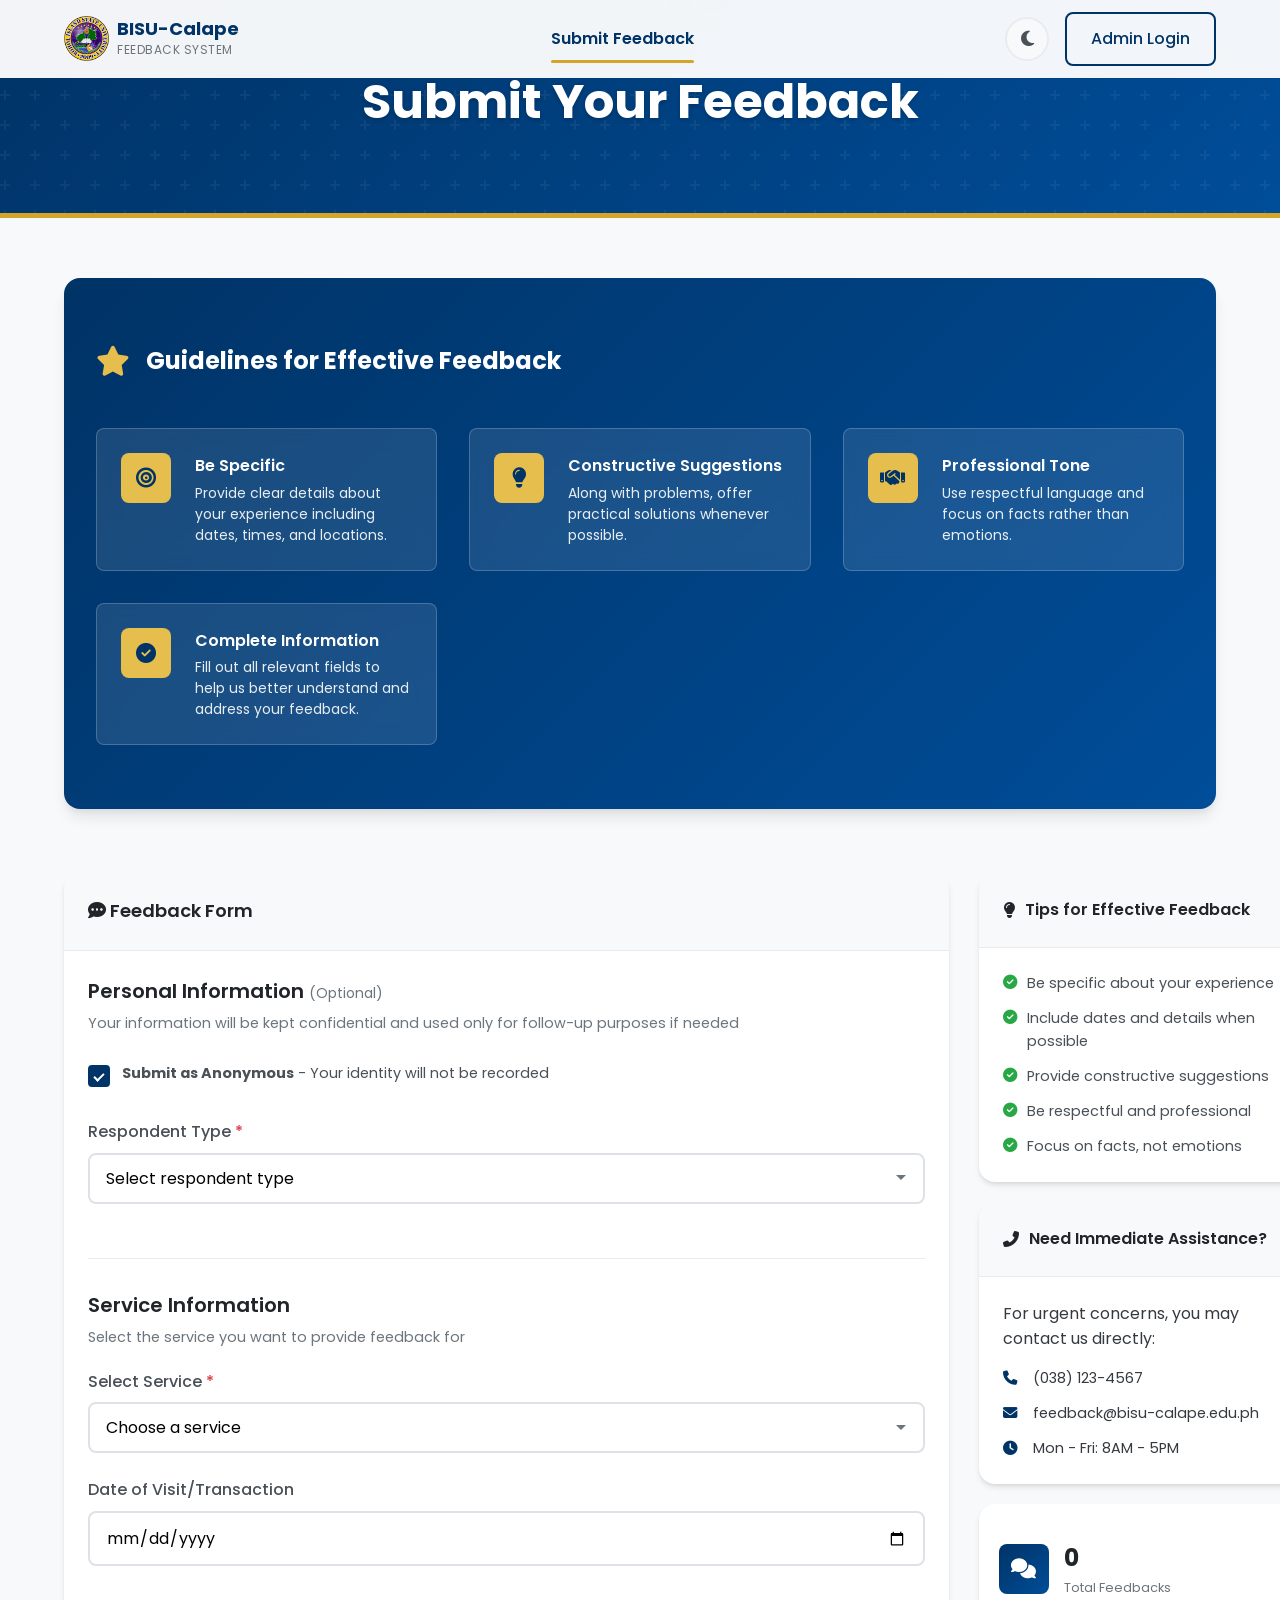
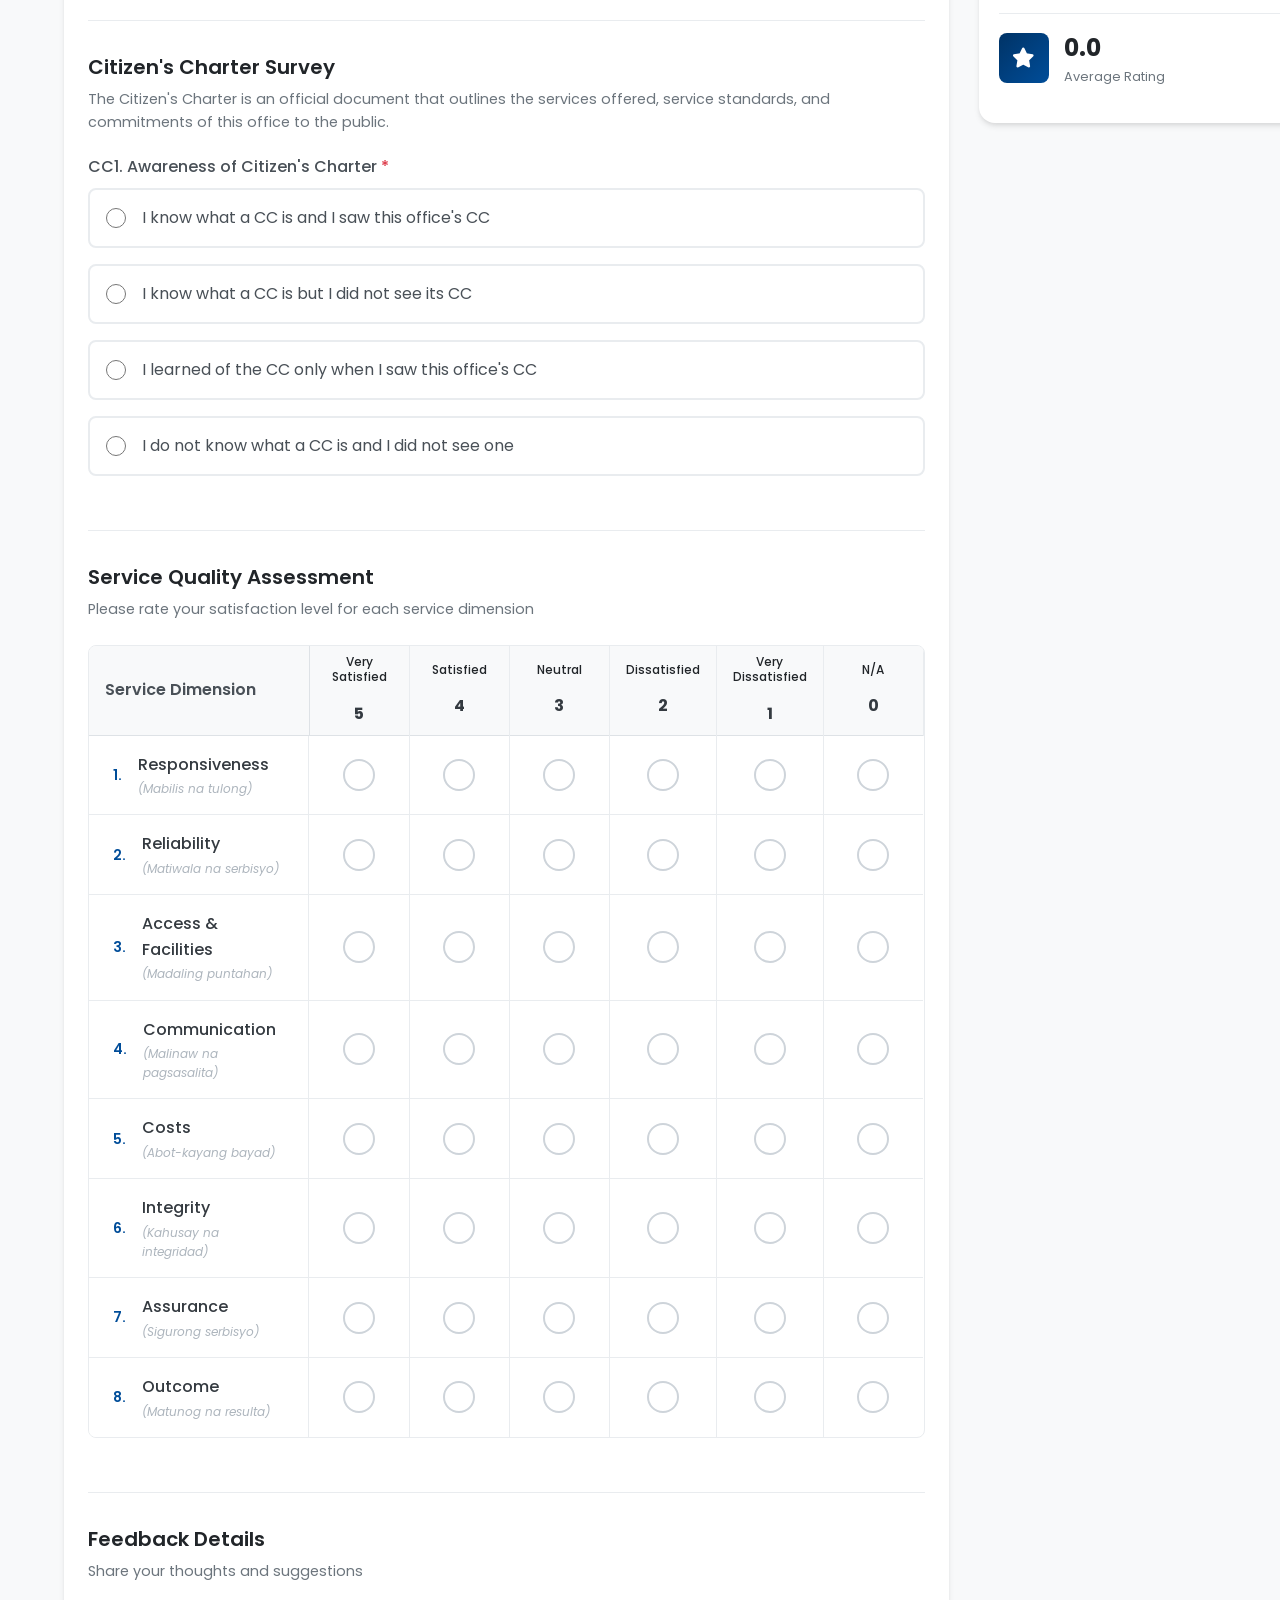
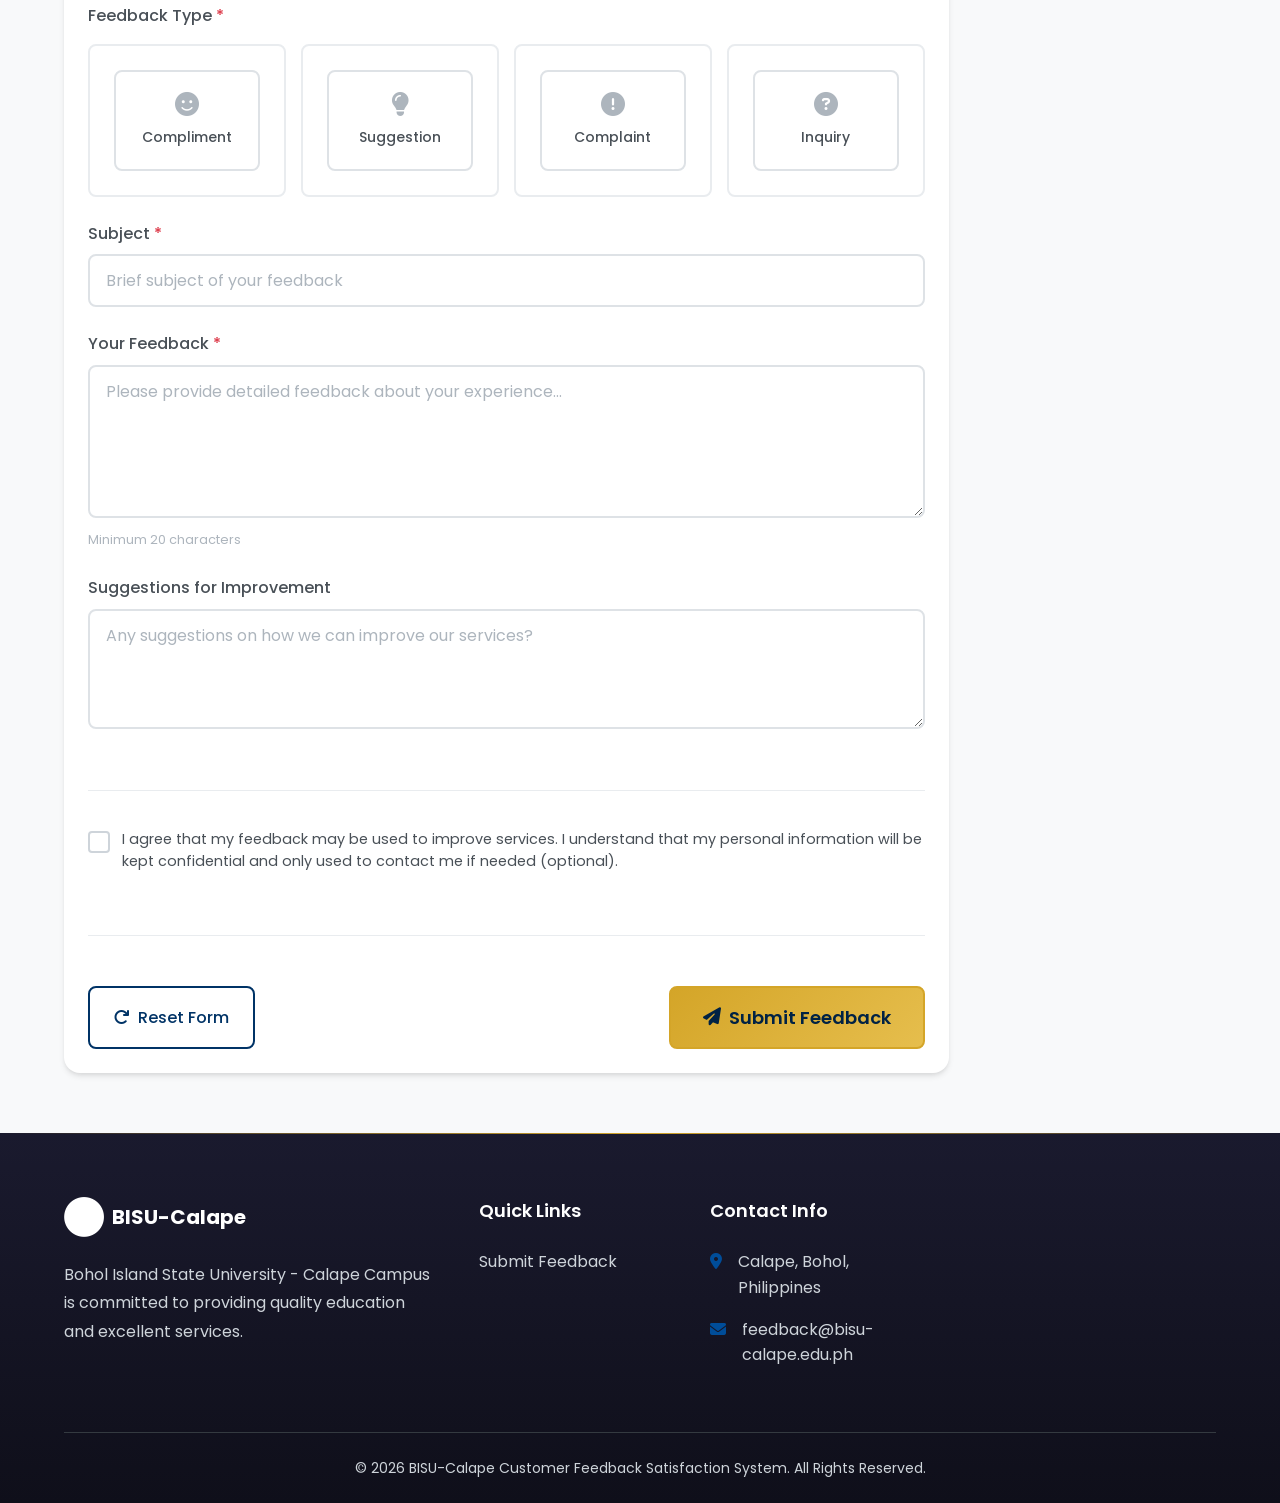
==== commit e6939799: "erl baddie pics" ====
--- a/BMWEEB/index.html
+++ b/BMWEEB/index.html
@@ -3,7 +3,7 @@
 <head>
     <meta charset="UTF-8">
     <meta name="viewport" content="width=device-width, initial-scale=1.0">
-    <title>BISU-Calape Customer Feedback Satisfaction System</title>
+    <title>Submit Feedback - BISU-Calape</title>
     <link rel="stylesheet" href="css/styles.css">
     <link rel="stylesheet" href="https://cdnjs.cloudflare.com/ajax/libs/font-awesome/6.4.0/css/all.min.css">
     <link href="https://fonts.googleapis.com/css2?family=Poppins:wght@300;400;500;600;700&display=swap" rel="stylesheet">
@@ -12,15 +12,15 @@
     <!-- Navigation -->
     <nav class="navbar">
         <div class="nav-container">
-            <div class="nav-logo">
+            <a href="index.html" class="nav-logo">
                 <img src="images/BISU.png" alt="BISU Logo" class="logo-img">
                 <div class="logo-text">
                     <span class="logo-main">BISU-Calape</span>
                     <span class="logo-sub">Feedback System</span>
                 </div>
-            </div>
+            </a>
             <ul class="nav-menu">
-                <li class="nav-item"><a href="pages/feedback.html" class="nav-link active">Submit Feedback</a></li>
+                <li class="nav-item"><a href="index.html" class="nav-link active">Submit Feedback</a></li>
             </ul>
             <div class="nav-actions">
                 <button class="theme-toggle" id="themeToggle" aria-label="Toggle dark mode">
@@ -37,108 +37,619 @@
         </div>
     </nav>
 
-    <!-- Hero Section -->
-    <section class="hero">
-        <div class="hero-overlay"></div>
-        <div class="hero-content">
-            <h1 class="hero-title">Your Feedback Matters</h1>
-            <h2 class="hero-subtitle">Help Us Improve BISU-Calape</h2>
-            <p class="hero-description">
-                Share your experience and suggestions to help us provide better services and educational quality. 
-                Your voice is important to us.
-            </p>
-            <div class="hero-buttons">
-                <a href="pages/feedback.html" class="btn btn-gold btn-lg">
-                    <i class="fas fa-comment-dots"></i> Submit Feedback Now
-                </a>
-            </div>
-        </div>
-        <div class="hero-wave">
-            <svg viewBox="0 0 1440 100" preserveAspectRatio="none" xmlns="http://www.w3.org/2000/svg">
-                <path d="M0,50 C150,90 350,0 500,50 C650,100 800,20 1000,60 C1200,100 1350,30 1440,50 L1440,100 L0,100 Z" opacity="0.3"/>
-                <path d="M0,70 C200,100 400,40 600,70 C800,100 1000,50 1200,80 C1350,100 1400,60 1440,70 L1440,100 L0,100 Z" opacity="0.5"/>
-                <path d="M0,85 C150,100 300,70 500,85 C700,100 900,75 1100,90 C1300,105 1400,80 1440,85 L1440,100 L0,100 Z"/>
-            </svg>
+    <!-- Page Header -->
+    <section class="page-header">
+        <div class="container">
+            <h1 class="page-title">Submit Your Feedback</h1>
         </div>
     </section>
 
-
-
-    <!-- Services Section -->
-    <section class="services-preview">
+    <!-- Feedback Form Section -->
+    <section class="feedback-section">
         <div class="container">
-            <div class="section-header">
-                <h2 class="section-title">Campus Services Feedback</h2>
-                <p class="section-subtitle">Select a service to provide your feedback</p>
+            <!-- Commendations / Tips Section -->
+            <div class="commendations-banner">
+                <div class="commendations-content">
+                    <h2 class="commendations-title">
+                        <i class="fas fa-star"></i> Guidelines for Effective Feedback
+                    </h2>
+                    <div class="commendations-grid">
+                        <div class="commendation-item">
+                            <div class="commendation-icon">
+                                <i class="fas fa-bullseye"></i>
+                            </div>
+                            <div class="commendation-text">
+                                <h4>Be Specific</h4>
+                                <p>Provide clear details about your experience including dates, times, and locations.</p>
+                            </div>
+                        </div>
+                        <div class="commendation-item">
+                            <div class="commendation-icon">
+                                <i class="fas fa-lightbulb"></i>
+                            </div>
+                            <div class="commendation-text">
+                                <h4>Constructive Suggestions</h4>
+                                <p>Along with problems, offer practical solutions whenever possible.</p>
+                            </div>
+                        </div>
+                        <div class="commendation-item">
+                            <div class="commendation-icon">
+                                <i class="fas fa-handshake"></i>
+                            </div>
+                            <div class="commendation-text">
+                                <h4>Professional Tone</h4>
+                                <p>Use respectful language and focus on facts rather than emotions.</p>
+                            </div>
+                        </div>
+                        <div class="commendation-item">
+                            <div class="commendation-icon">
+                                <i class="fas fa-check-circle"></i>
+                            </div>
+                            <div class="commendation-text">
+                                <h4>Complete Information</h4>
+                                <p>Fill out all relevant fields to help us better understand and address your feedback.</p>
+                            </div>
+                        </div>
+                    </div>
+                </div>
             </div>
-            <div class="services-grid">
-                <div class="service-card">
-                    <div class="service-image">
-                        <i class="fas fa-book-open"></i>
+
+            <div class="feedback-wrapper">
+                <!-- Feedback Form -->
+                <div class="feedback-form-container">
+                    <div class="card">
+                        <div class="card-header">
+                            <h2 class="card-title">
+                                <i class="fas fa-comment-dots"></i> Feedback Form
+                            </h2>
+                        </div>
+                        <div class="card-body">
+                            <form id="feedbackForm" data-validate data-type="feedback">
+                                <!-- Personal Information -->
+                                <div class="form-section">
+                                    <h3 class="form-section-title">Personal Information <span class="optional-label">(Optional)</span></h3>
+                                    <p class="form-section-desc">Your information will be kept confidential and used only for follow-up purposes if needed</p>
+                                    
+                                    <div class="form-group">
+                                        <label class="checkbox-label">
+                                            <input type="checkbox" name="anonymous" id="anonymousCheckbox" checked>
+                                            <span class="checkmark"></span>
+                                            <span><strong>Submit as Anonymous</strong> - Your identity will not be recorded</span>
+                                        </label>
+                                    </div>
+                                    
+                                    <div class="form-group">
+                                        <label class="form-label required">Respondent Type</label>
+                                        <select name="respondentType" class="form-control" required>
+                                            <option value="">Select respondent type</option>
+                                            <option value="student">Student</option>
+                                            <option value="faculty">Faculty</option>
+                                            <option value="staff">Staff</option>
+                                            <option value="alumni">Alumni</option>
+                                            <option value="parent">Parent/Guardian</option>
+                                            <option value="visitor">Visitor</option>
+                                            <option value="other">Other</option>
+                                        </select>
+                                    </div>
+                                    
+                                    <div id="personalInfoSection" style="display: none;">
+                                        <div class="form-row">
+                                            <div class="form-group">
+                                                <label class="form-label">Full Name</label>
+                                                <input type="text" name="name" class="form-control" placeholder="Enter your full name">
+                                            </div>
+                                            <div class="form-group">
+                                                <label class="form-label">Email Address</label>
+                                                <input type="email" name="email" class="form-control" placeholder="Enter your email">
+                                            </div>
+                                        </div>
+                                        
+                                        <div class="form-row">
+                                            <div class="form-group">
+                                                <label class="form-label">Contact Number</label>
+                                                <input type="tel" name="phone" class="form-control" placeholder="Enter your phone number">
+                                            </div>
+                                        </div>
+                                        
+                                        <div class="form-group" id="courseYearGroup" style="display: none;">
+                                            <div class="form-row">
+                                                <div class="form-group">
+                                                    <label class="form-label">Course/Department</label>
+                                                    <select name="course" class="form-control">
+                                                        <option value="">Select course/department</option>
+                                                        <option value="BSIT">BS Information Technology</option>
+                                                        <option value="BSED">BS Education</option>
+                                                        <option value="BSBA">BS Business Administration</option>
+                                                        <option value="BSA">BS Agriculture</option>
+                                                        <option value="BSF">BS Fisheries</option>
+                                                        <option value="other">Other</option>
+                                                    </select>
+                                                </div>
+                                                <div class="form-group">
+                                                    <label class="form-label">Year Level</label>
+                                                    <select name="yearLevel" class="form-control">
+                                                        <option value="">Select year level</option>
+                                                        <option value="1">1st Year</option>
+                                                        <option value="2">2nd Year</option>
+                                                        <option value="3">3rd Year</option>
+                                                        <option value="4">4th Year</option>
+                                                    </select>
+                                                </div>
+                                            </div>
+                                        </div>
+                                    </div>
+                                </div>
+
+                                <!-- Service Selection -->
+                                <div class="form-section">
+                                    <h3 class="form-section-title">Service Information</h3>
+                                    <p class="form-section-desc">Select the service you want to provide feedback for</p>
+                                    
+                                    <div class="form-group">
+                                        <label class="form-label required">Select Service</label>
+                                        <select name="service" id="serviceSelect" class="form-control" required>
+                                            <option value="">Choose a service</option>
+                                            <option value="library">Library Services</option>
+                                            <option value="registrar">Registrar's Office</option>
+                                            <option value="cashier">Cashier's Office</option>
+                                            <option value="it">IT Services</option>
+                                            <option value="guidance">Guidance Office</option>
+                                            <option value="health">Health Services</option>
+                                            <option value="canteen">Canteen Services</option>
+                                            <option value="security">Security Services</option>
+                                            <option value="maintenance">Maintenance Services</option>
+                                            <option value="other">Other</option>
+                                        </select>
+                                    </div>
+                                    
+                                    <div class="form-group">
+                                        <label class="form-label">Date of Visit/Transaction</label>
+                                        <input type="date" name="visitDate" class="form-control">
+                                    </div>
+                                </div>
+
+                                <!-- Citizen's Charter Survey -->
+                                <div class="form-section">
+                                    <h3 class="form-section-title">Citizen's Charter Survey</h3>
+                                    <p class="form-section-desc">The Citizen's Charter is an official document that outlines the services offered, service standards, and commitments of this office to the public.</p>
+                                    
+                                    <!-- CC1: Awareness of Citizen's Charter -->
+                                    <div class="form-group">
+                                        <label class="form-label required">CC1. Awareness of Citizen's Charter</label>
+                                        <div class="radio-options">
+                                            <label class="radio-option">
+                                                <input type="radio" name="cc1_awareness" value="1" class="cc1-radio" required>
+                                                <span class="radio-label">I know what a CC is and I saw this office's CC</span>
+                                            </label>
+                                            <label class="radio-option">
+                                                <input type="radio" name="cc1_awareness" value="2" class="cc1-radio">
+                                                <span class="radio-label">I know what a CC is but I did not see its CC</span>
+                                            </label>
+                                            <label class="radio-option">
+                                                <input type="radio" name="cc1_awareness" value="3" class="cc1-radio">
+                                                <span class="radio-label">I learned of the CC only when I saw this office's CC</span>
+                                            </label>
+                                            <label class="radio-option">
+                                                <input type="radio" name="cc1_awareness" value="4" class="cc1-radio">
+                                                <span class="radio-label">I do not know what a CC is and I did not see one</span>
+                                            </label>
+                                        </div>
+                                    </div>
+
+                                    <!-- CC2: Visibility of Citizen's Charter -->
+                                    <div class="form-group" id="cc2Group" style="display: none;">
+                                        <label class="form-label required">CC2. Visibility of Citizen's Charter</label>
+                                        <div class="cc2-answer" style="display: none;">
+                                            <div class="radio-options">
+                                                <label class="radio-option">
+                                                    <input type="radio" name="cc2_visibility" value="1">
+                                                    <span class="radio-label">Easy to see</span>
+                                                </label>
+                                                <label class="radio-option">
+                                                    <input type="radio" name="cc2_visibility" value="2">
+                                                    <span class="radio-label">Somewhat easy to see</span>
+                                                </label>
+                                                <label class="radio-option">
+                                                    <input type="radio" name="cc2_visibility" value="3">
+                                                    <span class="radio-label">Difficult to see</span>
+                                                </label>
+                                                <label class="radio-option">
+                                                    <input type="radio" name="cc2_visibility" value="4">
+                                                    <span class="radio-label">Not visible at all</span>
+                                                </label>
+                                            </div>
+                                        </div>
+                                        <div class="radio-options cc2-na" style="display: none;">
+                                            <label class="radio-option">
+                                                <input type="radio" name="cc2_visibility" value="5">
+                                                <span class="radio-label">N/A</span>
+                                            </label>
+                                        </div>
+                                    </div>
+
+                                    <!-- CC3: Helpfulness of Citizen's Charter -->
+                                    <div class="form-group" id="cc3Group" style="display: none;">
+                                        <label class="form-label required">CC3. Helpfulness of Citizen's Charter</label>
+                                        <div class="cc3-answer" style="display: none;">
+                                            <div class="radio-options">
+                                                <label class="radio-option">
+                                                    <input type="radio" name="cc3_helpfulness" value="1">
+                                                    <span class="radio-label">Helped very much</span>
+                                                </label>
+                                                <label class="radio-option">
+                                                    <input type="radio" name="cc3_helpfulness" value="2">
+                                                    <span class="radio-label">Somewhat helped</span>
+                                                </label>
+                                                <label class="radio-option">
+                                                    <input type="radio" name="cc3_helpfulness" value="3">
+                                                    <span class="radio-label">Did not help</span>
+                                                </label>
+                                            </div>
+                                        </div>
+                                        <div class="radio-options cc3-na" style="display: none;">
+                                            <label class="radio-option">
+                                                <input type="radio" name="cc3_helpfulness" value="4">
+                                                <span class="radio-label">N/A</span>
+                                            </label>
+                                        </div>
+                                    </div>
+                                </div>
+
+                                <!-- Satisfaction Rating Table -->
+                                <div class="form-section">
+                                    <h3 class="form-section-title">Service Quality Assessment</h3>
+                                    <p class="form-section-desc">Please rate your satisfaction level for each service dimension</p>
+                                    
+                                    <div class="satisfaction-table-wrapper">
+                                        <table class="satisfaction-table">
+                                            <thead>
+                                                <tr>
+                                                    <th class="dimension-header">Service Dimension</th>
+                                                    <th class="rating-header" data-rating="5">
+                                                        <span class="rating-label">Very Satisfied</span>
+                                                        <span class="rating-value">5</span>
+                                                    </th>
+                                                    <th class="rating-header" data-rating="4">
+                                                        <span class="rating-label">Satisfied</span>
+                                                        <span class="rating-value">4</span>
+                                                    </th>
+                                                    <th class="rating-header" data-rating="3">
+                                                        <span class="rating-label">Neutral</span>
+                                                        <span class="rating-value">3</span>
+                                                    </th>
+                                                    <th class="rating-header" data-rating="2">
+                                                        <span class="rating-label">Dissatisfied</span>
+                                                        <span class="rating-value">2</span>
+                                                    </th>
+                                                    <th class="rating-header" data-rating="1">
+                                                        <span class="rating-label">Very Dissatisfied</span>
+                                                        <span class="rating-value">1</span>
+                                                    </th>
+                                                    <th class="rating-header" data-rating="0">
+                                                        <span class="rating-label">N/A</span>
+                                                        <span class="rating-value">0</span>
+                                                    </th>
+                                                </tr>
+                                            </thead>
+                                            <tbody>
+                                                <!-- 1. Responsiveness -->
+                                                <tr class="satisfaction-row">
+                                                    <td class="dimension-cell">
+                                                        <span class="dimension-number">1.</span>
+                                                        <span class="dimension-text">Responsiveness<br><small class="dimension-cebuano">(Mabilis na tulong)</small></span>
+                                                    </td>
+                                                    <td class="rating-cell"><input type="radio" name="sat_responsiveness" value="5" required></td>
+                                                    <td class="rating-cell"><input type="radio" name="sat_responsiveness" value="4"></td>
+                                                    <td class="rating-cell"><input type="radio" name="sat_responsiveness" value="3"></td>
+                                                    <td class="rating-cell"><input type="radio" name="sat_responsiveness" value="2"></td>
+                                                    <td class="rating-cell"><input type="radio" name="sat_responsiveness" value="1"></td>
+                                                    <td class="rating-cell"><input type="radio" name="sat_responsiveness" value="0"></td>
+                                                </tr>
+
+                                                <!-- 2. Reliability -->
+                                                <tr class="satisfaction-row">
+                                                    <td class="dimension-cell">
+                                                        <span class="dimension-number">2.</span>
+                                                        <span class="dimension-text">Reliability<br><small class="dimension-cebuano">(Matiwala na serbisyo)</small></span>
+                                                    </td>
+                                                    <td class="rating-cell"><input type="radio" name="sat_reliability" value="5" required></td>
+                                                    <td class="rating-cell"><input type="radio" name="sat_reliability" value="4"></td>
+                                                    <td class="rating-cell"><input type="radio" name="sat_reliability" value="3"></td>
+                                                    <td class="rating-cell"><input type="radio" name="sat_reliability" value="2"></td>
+                                                    <td class="rating-cell"><input type="radio" name="sat_reliability" value="1"></td>
+                                                    <td class="rating-cell"><input type="radio" name="sat_reliability" value="0"></td>
+                                                </tr>
+
+                                                <!-- 3. Access & Facilities -->
+                                                <tr class="satisfaction-row">
+                                                    <td class="dimension-cell">
+                                                        <span class="dimension-number">3.</span>
+                                                        <span class="dimension-text">Access & Facilities<br><small class="dimension-cebuano">(Madaling puntahan)</small></span>
+                                                    </td>
+                                                    <td class="rating-cell"><input type="radio" name="sat_access" value="5" required></td>
+                                                    <td class="rating-cell"><input type="radio" name="sat_access" value="4"></td>
+                                                    <td class="rating-cell"><input type="radio" name="sat_access" value="3"></td>
+                                                    <td class="rating-cell"><input type="radio" name="sat_access" value="2"></td>
+                                                    <td class="rating-cell"><input type="radio" name="sat_access" value="1"></td>
+                                                    <td class="rating-cell"><input type="radio" name="sat_access" value="0"></td>
+                                                </tr>
+
+                                                <!-- 4. Communication -->
+                                                <tr class="satisfaction-row">
+                                                    <td class="dimension-cell">
+                                                        <span class="dimension-number">4.</span>
+                                                        <span class="dimension-text">Communication<br><small class="dimension-cebuano">(Malinaw na pagsasalita)</small></span>
+                                                    </td>
+                                                    <td class="rating-cell"><input type="radio" name="sat_communication" value="5" required></td>
+                                                    <td class="rating-cell"><input type="radio" name="sat_communication" value="4"></td>
+                                                    <td class="rating-cell"><input type="radio" name="sat_communication" value="3"></td>
+                                                    <td class="rating-cell"><input type="radio" name="sat_communication" value="2"></td>
+                                                    <td class="rating-cell"><input type="radio" name="sat_communication" value="1"></td>
+                                                    <td class="rating-cell"><input type="radio" name="sat_communication" value="0"></td>
+                                                </tr>
+
+                                                <!-- 5. Costs -->
+                                                <tr class="satisfaction-row">
+                                                    <td class="dimension-cell">
+                                                        <span class="dimension-number">5.</span>
+                                                        <span class="dimension-text">Costs<br><small class="dimension-cebuano">(Abot-kayang bayad)</small></span>
+                                                    </td>
+                                                    <td class="rating-cell"><input type="radio" name="sat_costs" value="5" required></td>
+                                                    <td class="rating-cell"><input type="radio" name="sat_costs" value="4"></td>
+                                                    <td class="rating-cell"><input type="radio" name="sat_costs" value="3"></td>
+                                                    <td class="rating-cell"><input type="radio" name="sat_costs" value="2"></td>
+                                                    <td class="rating-cell"><input type="radio" name="sat_costs" value="1"></td>
+                                                    <td class="rating-cell"><input type="radio" name="sat_costs" value="0"></td>
+                                                </tr>
+
+                                                <!-- 6. Integrity -->
+                                                <tr class="satisfaction-row">
+                                                    <td class="dimension-cell">
+                                                        <span class="dimension-number">6.</span>
+                                                        <span class="dimension-text">Integrity<br><small class="dimension-cebuano">(Kahusay na integridad)</small></span>
+                                                    </td>
+                                                    <td class="rating-cell"><input type="radio" name="sat_integrity" value="5" required></td>
+                                                    <td class="rating-cell"><input type="radio" name="sat_integrity" value="4"></td>
+                                                    <td class="rating-cell"><input type="radio" name="sat_integrity" value="3"></td>
+                                                    <td class="rating-cell"><input type="radio" name="sat_integrity" value="2"></td>
+                                                    <td class="rating-cell"><input type="radio" name="sat_integrity" value="1"></td>
+                                                    <td class="rating-cell"><input type="radio" name="sat_integrity" value="0"></td>
+                                                </tr>
+
+                                                <!-- 7. Assurance -->
+                                                <tr class="satisfaction-row">
+                                                    <td class="dimension-cell">
+                                                        <span class="dimension-number">7.</span>
+                                                        <span class="dimension-text">Assurance<br><small class="dimension-cebuano">(Sigurong serbisyo)</small></span>
+                                                    </td>
+                                                    <td class="rating-cell"><input type="radio" name="sat_assurance" value="5" required></td>
+                                                    <td class="rating-cell"><input type="radio" name="sat_assurance" value="4"></td>
+                                                    <td class="rating-cell"><input type="radio" name="sat_assurance" value="3"></td>
+                                                    <td class="rating-cell"><input type="radio" name="sat_assurance" value="2"></td>
+                                                    <td class="rating-cell"><input type="radio" name="sat_assurance" value="1"></td>
+                                                    <td class="rating-cell"><input type="radio" name="sat_assurance" value="0"></td>
+                                                </tr>
+
+                                                <!-- 8. Outcome -->
+                                                <tr class="satisfaction-row">
+                                                    <td class="dimension-cell">
+                                                        <span class="dimension-number">8.</span>
+                                                        <span class="dimension-text">Outcome<br><small class="dimension-cebuano">(Matunog na resulta)</small></span>
+                                                    </td>
+                                                    <td class="rating-cell"><input type="radio" name="sat_outcome" value="5" required></td>
+                                                    <td class="rating-cell"><input type="radio" name="sat_outcome" value="4"></td>
+                                                    <td class="rating-cell"><input type="radio" name="sat_outcome" value="3"></td>
+                                                    <td class="rating-cell"><input type="radio" name="sat_outcome" value="2"></td>
+                                                    <td class="rating-cell"><input type="radio" name="sat_outcome" value="1"></td>
+                                                    <td class="rating-cell"><input type="radio" name="sat_outcome" value="0"></td>
+                                                </tr>
+                                            </tbody>
+                                        </table>
+                                    </div>
+                                </div>
+
+                                <!-- Feedback Details -->
+                                <div class="form-section">
+                                    <h3 class="form-section-title">Feedback Details</h3>
+                                    <p class="form-section-desc">Share your thoughts and suggestions</p>
+                                    
+                                    <div class="form-group">
+                                        <label class="form-label required">Feedback Type</label>
+                                        <div class="feedback-type-options">
+                                            <label class="radio-card">
+                                                <input type="radio" name="feedbackType" value="compliment" required>
+                                                <span class="radio-card-content">
+                                                    <i class="fas fa-smile"></i>
+                                                    <span>Compliment</span>
+                                                </span>
+                                            </label>
+                                            <label class="radio-card">
+                                                <input type="radio" name="feedbackType" value="suggestion">
+                                                <span class="radio-card-content">
+                                                    <i class="fas fa-lightbulb"></i>
+                                                    <span>Suggestion</span>
+                                                </span>
+                                            </label>
+                                            <label class="radio-card">
+                                                <input type="radio" name="feedbackType" value="complaint">
+                                                <span class="radio-card-content">
+                                                    <i class="fas fa-exclamation-circle"></i>
+                                                    <span>Complaint</span>
+                                                </span>
+                                            </label>
+                                            <label class="radio-card">
+                                                <input type="radio" name="feedbackType" value="inquiry">
+                                                <span class="radio-card-content">
+                                                    <i class="fas fa-question-circle"></i>
+                                                    <span>Inquiry</span>
+                                                </span>
+                                            </label>
+                                        </div>
+                                    </div>
+                                    
+                                    <div class="form-group">
+                                        <label class="form-label required">Subject</label>
+                                        <input type="text" name="subject" class="form-control" placeholder="Brief subject of your feedback" required>
+                                    </div>
+                                    
+                                    <div class="form-group">
+                                        <label class="form-label required">Your Feedback</label>
+                                        <textarea name="message" class="form-control" rows="5" placeholder="Please provide detailed feedback about your experience..." required minlength="20"></textarea>
+                                        <small class="form-hint">Minimum 20 characters</small>
+                                    </div>
+                                    
+                                    <div class="form-group">
+                                        <label class="form-label">Suggestions for Improvement</label>
+                                        <textarea name="suggestions" class="form-control" rows="3" placeholder="Any suggestions on how we can improve our services?"></textarea>
+                                    </div>
+                                </div>
+
+                                <!-- Consent -->
+                                <div class="form-section">
+                                    <div class="form-group">
+                                        <label class="checkbox-label">
+                                            <input type="checkbox" name="consent" required>
+                                            <span class="checkmark"></span>
+                                            <span>I agree that my feedback may be used to improve services. I understand that my personal information will be kept confidential and only used to contact me if needed (optional).</span>
+                                        </label>
+                                    </div>
+                                </div>
+
+                                <!-- Submit Button -->
+                                <div class="form-actions">
+                                    <button type="reset" class="btn btn-outline">
+                                        <i class="fas fa-redo"></i> Reset Form
+                                    </button>
+                                    <button type="submit" class="btn btn-gold btn-lg">
+                                        <i class="fas fa-paper-plane"></i> Submit Feedback
+                                    </button>
+                                </div>
+                            </form>
+                        </div>
                     </div>
-                    <h3 class="service-title">Library Services</h3>
-                    <p class="service-description">Access to resources, facilities, and assistance</p>
-                    <a href="pages/feedback.html?service=library" class="btn btn-outline-primary">Rate Service</a>
                 </div>
-                <div class="service-card">
-                    <div class="service-image">
-                        <i class="fas fa-user-graduate"></i>
+
+                <!-- Sidebar -->
+                <div class="feedback-sidebar">
+                    <!-- Quick Tips -->
+                    <div class="card sidebar-card">
+                        <div class="card-header">
+                            <h3 class="card-title">
+                                <i class="fas fa-lightbulb"></i> Tips for Effective Feedback
+                            </h3>
+                        </div>
+                        <div class="card-body">
+                            <ul class="tips-list">
+                                <li>
+                                    <i class="fas fa-check-circle"></i>
+                                    <span>Be specific about your experience</span>
+                                </li>
+                                <li>
+                                    <i class="fas fa-check-circle"></i>
+                                    <span>Include dates and details when possible</span>
+                                </li>
+                                <li>
+                                    <i class="fas fa-check-circle"></i>
+                                    <span>Provide constructive suggestions</span>
+                                </li>
+                                <li>
+                                    <i class="fas fa-check-circle"></i>
+                                    <span>Be respectful and professional</span>
+                                </li>
+                                <li>
+                                    <i class="fas fa-check-circle"></i>
+                                    <span>Focus on facts, not emotions</span>
+                                </li>
+                            </ul>
+                        </div>
                     </div>
-                    <h3 class="service-title">Registrar's Office</h3>
-                    <p class="service-description">Enrollment, records, and documentation services</p>
-                    <a href="pages/feedback.html?service=registrar" class="btn btn-outline-primary">Rate Service</a>
-                </div>
-                <div class="service-card">
-                    <div class="service-image">
-                        <i class="fas fa-money-check-alt"></i>
+
+                    <!-- Contact Info -->
+                    <div class="card sidebar-card">
+                        <div class="card-header">
+                            <h3 class="card-title">
+                                <i class="fas fa-phone-alt"></i> Need Immediate Assistance?
+                            </h3>
+                        </div>
+                        <div class="card-body">
+                            <p>For urgent concerns, you may contact us directly:</p>
+                            <ul class="contact-quick">
+                                <li>
+                                    <i class="fas fa-phone"></i>
+                                    <span>(038) 123-4567</span>
+                                </li>
+                                <li>
+                                    <i class="fas fa-envelope"></i>
+                                    <span>feedback@bisu-calape.edu.ph</span>
+                                </li>
+                                <li>
+                                    <i class="fas fa-clock"></i>
+                                    <span>Mon - Fri: 8AM - 5PM</span>
+                                </li>
+                            </ul>
+                        </div>
                     </div>
-                    <h3 class="service-title">Cashier's Office</h3>
-                    <p class="service-description">Payment processing and financial transactions</p>
-                    <a href="pages/feedback.html?service=cashier" class="btn btn-outline-primary">Rate Service</a>
-                </div>
-                <div class="service-card">
-                    <div class="service-image">
-                        <i class="fas fa-laptop"></i>
+
+                    <!-- Recent Stats -->
+                    <div class="card sidebar-card stats-card">
+                        <div class="card-body">
+                            <div class="mini-stat">
+                                <div class="mini-stat-icon">
+                                    <i class="fas fa-comments"></i>
+                                </div>
+                                <div class="mini-stat-info">
+                                    <span class="mini-stat-number" id="totalFeedbacks">0</span>
+                                    <span class="mini-stat-label">Total Feedbacks</span>
+                                </div>
+                            </div>
+                            <div class="mini-stat">
+                                <div class="mini-stat-icon">
+                                    <i class="fas fa-star"></i>
+                                </div>
+                                <div class="mini-stat-info">
+                                    <span class="mini-stat-number" id="avgRating">0.0</span>
+                                    <span class="mini-stat-label">Average Rating</span>
+                                </div>
+                            </div>
+                        </div>
                     </div>
-                    <h3 class="service-title">IT Services</h3>
-                    <p class="service-description">Technical support and computer facilities</p>
-                    <a href="pages/feedback.html?service=it" class="btn btn-outline-primary">Rate Service</a>
-                </div>
-                <div class="service-card">
-                    <div class="service-image">
-                        <i class="fas fa-hands-helping"></i>
-                    </div>
-                    <h3 class="service-title">Guidance Office</h3>
-                    <p class="service-description">Student support and welfare services</p>
-                    <a href="pages/feedback.html?service=guidance" class="btn btn-outline-primary">Rate Service</a>
-                </div>
-                <div class="service-card">
-                    <div class="service-image">
-                        <i class="fas fa-heartbeat"></i>
-                    </div>
-                    <h3 class="service-title">Health Services</h3>
-                    <p class="service-description">Medical and health-related assistance</p>
-                    <a href="pages/feedback.html?service=health" class="btn btn-outline-primary">Rate Service</a>
                 </div>
             </div>
         </div>
     </section>
 
-    <!-- CTA Section -->
-    <section class="cta-section">
-        <div class="container">
-            <div class="cta-content">
-                <h2 class="cta-title">Have Something to Share?</h2>
-                <p class="cta-description">
-                    Your feedback is valuable and helps us understand your experience better. 
-                    Take a few minutes to submit your feedback and make a difference.
-                </p>
-                <a href="pages/feedback.html" class="btn btn-white btn-lg">
-                    <i class="fas fa-paper-plane"></i> Go to Feedback Form
-                </a>
+    <!-- Thank You Modal -->
+    <div id="thankYouModal" class="modal" style="display: none;">
+        <div class="modal-content thank-you-modal">
+            <div class="thank-you-header">
+                <div class="thank-you-icon">
+                    <i class="fas fa-check-circle"></i>
+                </div>
+            </div>
+            <div class="thank-you-body">
+                <h2 class="thank-you-title">Thank You!</h2>
+                <p class="thank-you-message">Your feedback has been successfully submitted.</p>
+                <p class="thank-you-subtitle">We truly appreciate your time and valuable insights. Your feedback helps us improve our services and better serve the BISU-Calape community.</p>
+                <div class="thank-you-details">
+                    <div class="detail-item">
+                        <i class="fas fa-envelope"></i>
+                        <span>We will review your feedback shortly</span>
+                    </div>
+                    <div class="detail-item">
+                        <i class="fas fa-phone"></i>
+                        <span>If you provided contact information, we may reach out to you for more details</span>
+                    </div>
+                    <div class="detail-item">
+                        <i class="fas fa-lightbulb"></i>
+                        <span>Your suggestions will help us enhance our services</span>
+                    </div>
+                </div>
+                <button class="btn btn-primary btn-lg" onclick="closeThankYouModal()">
+                    <i class="fas fa-home"></i> Back to Home
+                </button>
             </div>
         </div>
-    </section>
+    </div>
 
     <!-- Footer -->
     <footer class="footer">
@@ -150,19 +661,13 @@
                         <span class="footer-logo-text">BISU-Calape</span>
                     </div>
                     <p class="footer-description">
-                        Bohol Island State University - Calape Campus is committed to providing quality education and excellent services to our students and community.
+                        Bohol Island State University - Calape Campus is committed to providing quality education and excellent services.
                     </p>
-                    <div class="footer-social">
-                        <a href="#" class="social-link"><i class="fab fa-facebook-f"></i></a>
-                        <a href="#" class="social-link"><i class="fab fa-twitter"></i></a>
-                        <a href="#" class="social-link"><i class="fab fa-instagram"></i></a>
-                        <a href="#" class="social-link"><i class="fab fa-linkedin-in"></i></a>
-                    </div>
                 </div>
                 <div class="footer-col">
                     <h3 class="footer-title">Quick Links</h3>
                     <ul class="footer-links">
-                        <li><a href="pages/feedback.html">Submit Feedback</a></li>
+                        <li><a href="index.html">Submit Feedback</a></li>
                     </ul>
                 </div>
                 <div class="footer-col">
@@ -170,19 +675,11 @@
                     <ul class="footer-contact">
                         <li>
                             <i class="fas fa-map-marker-alt"></i>
-                            <span>Calape, Bohol, Philippines 6328</span>
-                        </li>
-                        <li>
-                            <i class="fas fa-phone"></i>
-                            <span>(038) 123-4567</span>
+                            <span>Calape, Bohol, Philippines</span>
                         </li>
                         <li>
                             <i class="fas fa-envelope"></i>
                             <span>feedback@bisu-calape.edu.ph</span>
-                        </li>
-                        <li>
-                            <i class="fas fa-clock"></i>
-                            <span>Mon - Fri: 8:00 AM - 5:00 PM</span>
                         </li>
                     </ul>
                 </div>
@@ -199,5 +696,337 @@
     </button>
 
     <script src="js/main.js"></script>
+    <script>
+        // Page-specific JavaScript
+        document.addEventListener('DOMContentLoaded', function() {
+            // Check for service parameter in URL
+            const urlParams = new URLSearchParams(window.location.search);
+            const service = urlParams.get('service');
+            if (service) {
+                document.getElementById('serviceSelect').value = service;
+            }
+            
+            // Toggle course/year fields based on respondent type
+            const respondentType = document.querySelector('[name="respondentType"]');
+            const courseYearGroup = document.getElementById('courseYearGroup');
+            
+            respondentType.addEventListener('change', function() {
+                if (this.value === 'student') {
+                    courseYearGroup.style.display = 'block';
+                } else {
+                    courseYearGroup.style.display = 'none';
+                }
+            });
+            
+            // Load stats
+            const feedbacks = JSON.parse(localStorage.getItem('feedbacks') || '[]');
+            document.getElementById('totalFeedbacks').textContent = feedbacks.length;
+            
+            if (feedbacks.length > 0) {
+                const avgRating = feedbacks.reduce((acc, f) => acc + (parseInt(f.rating) || 0), 0) / feedbacks.length;
+                document.getElementById('avgRating').textContent = avgRating.toFixed(1);
+            }
+        });
+
+        // Thank you modal functions
+        function showThankYouModal() {
+            const modal = document.getElementById('thankYouModal');
+            if (modal) {
+                modal.style.display = 'flex';
+                modal.style.position = 'fixed';
+                modal.style.top = '0';
+                modal.style.left = '0';
+                modal.style.width = '100%';
+                modal.style.height = '100%';
+                modal.style.zIndex = '9999';
+                modal.style.alignItems = 'center';
+                modal.style.justifyContent = 'center';
+                modal.style.backgroundColor = 'rgba(0, 0, 0, 0.5)';
+                modal.offsetHeight; // Trigger reflow
+                modal.style.animation = 'fadeIn 0.3s ease-out';
+            }
+        }
+
+        function closeThankYouModal() {
+            const modal = document.getElementById('thankYouModal');
+            if (modal) {
+                modal.style.animation = 'fadeOut 0.3s ease-out';
+                setTimeout(() => {
+                    modal.style.display = 'none';
+                    window.location.href = 'index.html';
+                }, 300);
+            }
+        }
+
+        // Add fade in/out animations
+        const style = document.createElement('style');
+        style.textContent = `
+            @keyframes fadeIn {
+                from { opacity: 0; }
+                to { opacity: 1; }
+            }
+            @keyframes fadeOut {
+                from { opacity: 1; }
+                to { opacity: 0; }
+            }
+        `;
+        document.head.appendChild(style);
+    </script>
+
+    <style>
+        /* Page-specific styles */
+        .feedback-section {
+            padding: 60px 0;
+            background: var(--gray-100);
+        }
+        
+        .feedback-wrapper {
+            display: grid;
+            grid-template-columns: 1fr 350px;
+            gap: 30px;
+            align-items: start;
+        }
+        
+        .form-section {
+            margin-bottom: 30px;
+            padding-bottom: 30px;
+            border-bottom: 1px solid var(--gray-200);
+        }
+        
+        .form-section:last-of-type {
+            border-bottom: none;
+            margin-bottom: 20px;
+        }
+        
+        .form-section-title {
+            font-size: 1.25rem;
+            font-weight: 600;
+            color: var(--gray-900);
+            margin-bottom: 5px;
+        }
+        
+        .form-section-desc {
+            color: var(--gray-600);
+            font-size: 0.9rem;
+            margin-bottom: 20px;
+        }
+        
+        .form-row {
+            display: grid;
+            grid-template-columns: 1fr 1fr;
+            gap: 20px;
+        }
+        
+        .form-hint {
+            color: var(--gray-500);
+            font-size: 0.8rem;
+            margin-top: 5px;
+        }
+        
+        /* Feedback Type Options */
+        .feedback-type-options {
+            display: grid;
+            grid-template-columns: repeat(4, 1fr);
+            gap: 15px;
+        }
+        
+        .radio-card {
+            cursor: pointer;
+        }
+        
+        .radio-card input {
+            display: none;
+        }
+        
+        .radio-card-content {
+            display: flex;
+            flex-direction: column;
+            align-items: center;
+            gap: 10px;
+            padding: 20px 15px;
+            border: 2px solid var(--gray-300);
+            border-radius: var(--radius-md);
+            transition: all var(--transition-base);
+        }
+        
+        .radio-card-content i {
+            font-size: 1.5rem;
+            color: var(--gray-500);
+        }
+        
+        .radio-card-content span {
+            font-size: 0.875rem;
+            font-weight: 500;
+            color: var(--gray-700);
+        }
+        
+        .radio-card input:checked + .radio-card-content {
+            border-color: var(--primary-color);
+            background: rgba(0, 51, 102, 0.05);
+        }
+        
+        .radio-card input:checked + .radio-card-content i {
+            color: var(--primary-color);
+        }
+        
+        .radio-card:hover .radio-card-content {
+            border-color: var(--primary-light);
+        }
+        
+        /* Checkbox Styles */
+        .checkbox-label {
+            display: flex;
+            align-items: flex-start;
+            gap: 12px;
+            cursor: pointer;
+            font-size: 0.9rem;
+            color: var(--gray-700);
+            line-height: 1.5;
+        }
+        
+        .checkbox-label input {
+            margin-top: 3px;
+            width: 18px;
+            height: 18px;
+            accent-color: var(--primary-color);
+        }
+        
+        /* Form Actions */
+        .form-actions {
+            display: flex;
+            justify-content: space-between;
+            gap: 15px;
+            padding-top: 20px;
+        }
+        
+        /* Sidebar */
+        .sidebar-card {
+            margin-bottom: 20px;
+        }
+        
+        .sidebar-card .card-title {
+            font-size: 1rem;
+            display: flex;
+            align-items: center;
+            gap: 10px;
+        }
+        
+        .tips-list {
+            display: flex;
+            flex-direction: column;
+            gap: 12px;
+        }
+        
+        .tips-list li {
+            display: flex;
+            align-items: flex-start;
+            gap: 10px;
+            font-size: 0.9rem;
+            color: var(--gray-700);
+        }
+        
+        .tips-list li i {
+            color: var(--success-color);
+            margin-top: 3px;
+        }
+        
+        .contact-quick {
+            display: flex;
+            flex-direction: column;
+            gap: 12px;
+            margin-top: 15px;
+        }
+        
+        .contact-quick li {
+            display: flex;
+            align-items: center;
+            gap: 10px;
+            font-size: 0.9rem;
+        }
+        
+        .contact-quick li i {
+            color: var(--primary-color);
+            width: 20px;
+        }
+        
+        /* Stats Card */
+        .stats-card .card-body {
+            padding: 20px;
+        }
+        
+        .mini-stat {
+            display: flex;
+            align-items: center;
+            gap: 15px;
+            padding: 15px 0;
+        }
+        
+        .mini-stat:not(:last-child) {
+            border-bottom: 1px solid var(--gray-200);
+        }
+        
+        .mini-stat-icon {
+            width: 50px;
+            height: 50px;
+            display: flex;
+            align-items: center;
+            justify-content: center;
+            background: var(--primary-gradient);
+            border-radius: var(--radius-md);
+            color: var(--white);
+            font-size: 1.25rem;
+        }
+        
+        .mini-stat-info {
+            display: flex;
+            flex-direction: column;
+        }
+        
+        .mini-stat-number {
+            font-size: 1.5rem;
+            font-weight: 700;
+            color: var(--gray-900);
+        }
+        
+        .mini-stat-label {
+            font-size: 0.8rem;
+            color: var(--gray-600);
+        }
+        
+        /* Responsive */
+        @media (max-width: 1024px) {
+            .feedback-wrapper {
+                grid-template-columns: 1fr;
+            }
+            
+            .feedback-sidebar {
+                display: grid;
+                grid-template-columns: repeat(2, 1fr);
+                gap: 20px;
+            }
+        }
+        
+        @media (max-width: 768px) {
+            .form-row {
+                grid-template-columns: 1fr;
+            }
+            
+            .feedback-type-options {
+                grid-template-columns: repeat(2, 1fr);
+            }
+            
+            .feedback-sidebar {
+                grid-template-columns: 1fr;
+            }
+            
+            .form-actions {
+                flex-direction: column;
+            }
+            
+            .form-actions .btn {
+                width: 100%;
+            }
+        }
+    </style>
 </body>
 </html>
--- a/BMWEEB/css/styles.css
+++ b/BMWEEB/css/styles.css
@@ -53,6 +53,7 @@
     
     /* Typography */
     --font-family: 'Poppins', -apple-system, BlinkMacSystemFont, 'Segoe UI', Roboto, Oxygen, Ubuntu, sans-serif;
+    --font-size-2xs: 0.625rem;
     --font-size-xs: 0.75rem;
     --font-size-sm: 0.875rem;
     --font-size-base: 1rem;
@@ -1183,22 +1184,29 @@
     color: var(--gray-700);
     padding: var(--spacing-sm) 0;
     position: relative;
+    text-decoration: none;
+    transition: color var(--transition-base);
 }
 
 .nav-link::after {
     content: '';
     position: absolute;
-    bottom: 0;
+    bottom: -5px;
     left: 0;
     width: 0;
     height: 3px;
     background: var(--secondary-color);
+    border-radius: var(--radius-full);
     transition: width var(--transition-base);
 }
 
 .nav-link:hover,
 .nav-link.active {
     color: var(--primary-color);
+}
+
+.nav-link.active {
+    font-weight: 600;
 }
 
 .nav-link:hover::after,
@@ -2509,102 +2517,112 @@
     border: 1px solid var(--gray-200);
     border-radius: var(--radius-md);
     background: var(--white);
+    margin: var(--spacing-lg) 0;
 }
 
 .satisfaction-table {
     width: 100%;
     border-collapse: collapse;
     margin: 0;
+    user-select: none;
 }
 
 .satisfaction-table thead {
-    background: linear-gradient(135deg, rgba(0, 51, 102, 0.1), rgba(212, 165, 40, 0.05));
-    border-bottom: 2px solid var(--primary-color);
+    background: var(--gray-100);
+    border-bottom: 1px solid var(--gray-300);
 }
 
 .satisfaction-table th {
-    padding: var(--spacing-md);
+    padding: var(--spacing-sm) var(--spacing-md);
     text-align: center;
+    vertical-align: middle;
     border-right: 1px solid var(--gray-200);
     font-weight: 600;
     background: transparent;
+    height: auto;
+    color: var(--gray-700);
 }
 
 .satisfaction-table th:first-child {
     text-align: left;
-    border-right: 2px solid var(--primary-color);
+    border-right: 1px solid var(--gray-300);
 }
 
 .dimension-header {
-    min-width: 200px;
-    padding: var(--spacing-lg) var(--spacing-md);
-    color: var(--gray-900);
+    min-width: 220px;
+    padding: var(--spacing-md) var(--spacing-lg);
+    color: var(--gray-800);
     font-weight: 600;
+    text-align: left;
 }
 
 .rating-header {
     min-width: 100px;
-    display: flex;
-    flex-direction: column;
-    align-items: center;
-    gap: var(--spacing-xs);
+    display: table-cell;
+    text-align: center;
+    vertical-align: middle;
     color: var(--gray-700);
-}
-
-.rating-emoji {
-    font-size: var(--font-size-2xl);
-    line-height: 1;
+    padding: var(--spacing-sm);
 }
 
 .rating-header .rating-label {
     font-size: var(--font-size-xs);
     font-weight: 500;
-    text-align: center;
-    line-height: 1.2;
+    display: block;
+    line-height: 1.3;
 }
 
 .rating-header .rating-value {
-    font-size: var(--font-size-xs);
+    font-size: var(--font-size-base);
     font-weight: 700;
-    color: var(--primary-color);
-    background: rgba(0, 51, 102, 0.1);
-    padding: 2px 8px;
-    border-radius: var(--radius-sm);
+    color: var(--gray-800);
+    display: block;
+    margin-top: 4px;
 }
 
 .satisfaction-table tbody tr {
     border-bottom: 1px solid var(--gray-200);
-    transition: all var(--transition-base);
+    transition: background-color var(--transition-fast);
+    height: 70px;
+}
+
+.satisfaction-table tbody tr:last-child {
+    border-bottom: none;
 }
 
 .satisfaction-table tbody tr:hover {
-    background: rgba(0, 51, 102, 0.02);
+    background: rgba(0, 51, 102, 0.04);
+}
+
+.satisfaction-table tbody tr:hover .rating-cell {
+    background: rgba(212, 165, 40, 0.02);
 }
 
 .dimension-cell {
     padding: var(--spacing-md) var(--spacing-lg);
-    border-right: 2px solid var(--primary-color);
+    border-right: 1px solid var(--gray-200);
     font-weight: 500;
     display: flex;
     align-items: center;
-    gap: var(--spacing-sm);
-    min-width: 200px;
+    gap: var(--spacing-md);
+    min-width: 220px;
     background: var(--white);
     position: sticky;
     left: 0;
     z-index: 1;
+    vertical-align: middle;
+    height: 100%;
 }
 
 .dimension-number {
-    color: var(--primary-color);
-    font-weight: 700;
-    flex-shrink: 0;
+    color: var(--primary-light);
+    font-weight: 600;
+    font-size: var(--font-size-sm);
 }
 
 .dimension-text {
-    display: flex;
-    flex-direction: column;
-    gap: 0;
+    display: block;
+    flex: 1;
 }
 
 .dimension-cebuano {
@@ -2612,42 +2630,88 @@
     color: var(--gray-500);
     font-weight: 400;
     font-style: italic;
+    display: block;
+    margin-top: 2px;
 }
 
 .rating-cell {
-    padding: var(--spacing-md);
+    padding: 0;
     text-align: center;
+    vertical-align: middle;
     border-right: 1px solid var(--gray-200);
     min-width: 100px;
+    height: 100%;
+    display: table-cell;
+    cursor: pointer;
+    transition: background-color var(--transition-fast);
+    position: relative;
+}
+
+.rating-cell:hover {
+    background: rgba(0, 51, 102, 0.06);
+}
+
+.rating-cell:last-child {
+    border-right: none;
 }
 
 .rating-cell input[type="radio"] {
-    width: 20px;
-    height: 20px;
+    width: 32px;
+    height: 32px;
     cursor: pointer;
     accent-color: var(--primary-color);
-    transition: all var(--transition-base);
+    transition: all var(--transition-fast);
+    display: block;
+    margin: 0 auto;
+    border: 2px solid var(--gray-400);
+    border-radius: 50%;
+    -webkit-appearance: none;
+    -moz-appearance: none;
+    appearance: none;
+    position: relative;
+    background: var(--white);
 }
 
 .rating-cell input[type="radio"]:hover {
-    transform: scale(1.15);
+    border-color: var(--primary-light);
+    box-shadow: 0 0 0 3px rgba(0, 51, 102, 0.1);
+    transform: scale(1.05);
 }
 
 .rating-cell input[type="radio"]:checked {
-    accent-color: var(--secondary-color);
-}
-
-.satisfaction-row:hover .rating-cell input[type="radio"] {
-    opacity: 0.8;
+    background-color: var(--primary-color);
+    border-color: var(--primary-color);
+    box-shadow: 0 0 0 4px rgba(0, 51, 102, 0.15);
+}
+
+.rating-cell input[type="radio"]:checked::before {
+    content: '';
+    display: block;
+    width: 12px;
+    height: 12px;
+    background-color: var(--white);
+    border-radius: 50%;
+    position: absolute;
+    top: 50%;
+    left: 50%;
+    transform: translate(-50%, -50%);
+}
+
+.rating-cell input[type="radio"]:focus {
+    outline: none;
+    box-shadow: 0 0 0 4px rgba(0, 51, 102, 0.2);
+}
+
+.rating-cell input[type="radio"]:active {
+    transform: scale(0.95);
 }
 
 .rating-cell.active {
-    background: rgba(0, 51, 102, 0.08);
-    font-weight: 600;
-}
-
-.rating-cell.active input[type="radio"] {
-    accent-color: var(--secondary-color);
+    background: rgba(0, 51, 102, 0.05);
+}
+
+.rating-cell.active input[type="radio"]:checked {
+    background-color: var(--primary-color);
 }
 
 /* Responsive satisfaction table */
@@ -2656,34 +2720,40 @@
         font-size: var(--font-size-sm);
     }
 
+    .satisfaction-table tbody tr {
+        height: 65px;
+    }
+
     .dimension-header,
     .dimension-cell {
-        min-width: 150px;
-        padding: var(--spacing-sm);
+        min-width: 160px;
+        padding: var(--spacing-sm) var(--spacing-md);
     }
 
     .rating-header {
-        min-width: 80px;
-        padding: var(--spacing-sm);
+        min-width: 90px;
+        padding: var(--spacing-xs) 4px;
+        gap: 2px;
     }
 
     .rating-header .rating-label {
         font-size: var(--font-size-2xs);
-        display: none;
+        display: block;
     }
 
     .rating-header .rating-value {
         font-size: var(--font-size-2xs);
-        padding: 1px 6px;
-    }
-
-    .rating-emoji {
-        font-size: var(--font-size-xl);
+        padding: 2px 5px;
     }
 
     .rating-cell {
-        min-width: 80px;
-        padding: var(--spacing-sm);
+        min-width: 90px;
+        padding: 0;
+    }
+
+    .rating-cell input[type="radio"] {
+        width: 28px;
+        height: 28px;
     }
 
     .dimension-text {
@@ -2706,35 +2776,41 @@
         padding: var(--spacing-xs);
     }
 
+    .satisfaction-table tbody tr {
+        height: 60px;
+    }
+
     .dimension-header,
     .dimension-cell {
-        min-width: 120px;
+        min-width: 140px;
         padding: var(--spacing-xs) var(--spacing-sm);
         font-size: var(--font-size-xs);
     }
 
     .rating-header {
-        min-width: 70px;
-        padding: var(--spacing-xs);
+        min-width: 75px;
+        padding: 4px 2px;
+        gap: 2px;
+    }
+
+    .rating-header .rating-label {
+        font-size: var(--font-size-2xs);
+        line-height: 1.2;
     }
 
     .rating-header .rating-value {
         font-size: var(--font-size-2xs);
-        padding: 1px 4px;
-    }
-
-    .rating-emoji {
-        font-size: var(--font-size-lg);
+        padding: 2px 4px;
     }
 
     .rating-cell {
-        min-width: 70px;
-        padding: var(--spacing-xs);
+        min-width: 75px;
+        padding: 0;
     }
 
     .rating-cell input[type="radio"] {
-        width: 18px;
-        height: 18px;
+        width: 24px;
+        height: 24px;
     }
 
     .dimension-number {
@@ -2775,7 +2851,6 @@
 }
 
 [data-theme="dark"] .rating-header .rating-value {
-    background: rgba(74, 162, 213, 0.15);
     color: var(--secondary-light);
 }
 
@@ -2784,7 +2859,11 @@
 }
 
 [data-theme="dark"] .satisfaction-table tbody tr:hover {
-    background: rgba(74, 162, 213, 0.05);
+    background: rgba(74, 162, 213, 0.06);
+}
+
+[data-theme="dark"] .satisfaction-table tbody tr:hover .rating-cell {
+    background: rgba(230, 190, 77, 0.02);
 }
 
 [data-theme="dark"] .dimension-cell {
@@ -2801,16 +2880,24 @@
     border-right-color: var(--border-color);
 }
 
+[data-theme="dark"] .rating-cell:hover {
+    background: rgba(74, 162, 213, 0.08);
+}
+
 [data-theme="dark"] .rating-cell input[type="radio"] {
-    accent-color: var(--secondary-light);
-}
-
-[data-theme="dark"] .rating-cell.active {
-    background: rgba(74, 162, 213, 0.12);
-}
-
-[data-theme="dark"] .rating-cell.active input[type="radio"] {
-    accent-color: var(--secondary-light);
+    background: var(--card-bg);
+    border-color: var(--border-color);
+}
+
+[data-theme="dark"] .rating-cell input[type="radio"]:hover {
+    border-color: var(--secondary-light);
+    box-shadow: 0 0 0 3px rgba(230, 190, 77, 0.1);
+}
+
+[data-theme="dark"] .rating-cell input[type="radio"]:checked {
+    background-color: var(--secondary-light);
+    border-color: var(--secondary-light);
+    box-shadow: 0 0 0 4px rgba(230, 190, 77, 0.15);
 }
 
 /* ============================================
@@ -2965,12 +3052,13 @@
    Page Header
    ============================================ */
 .page-header {
-    background: linear-gradient(135deg, #003366 0%, #004d99 50%, #002244 100%);
-    padding: 140px 0 70px;
+    background: var(--primary-gradient);
     color: var(--white);
+    padding: var(--spacing-3xl) 0;
     text-align: center;
     position: relative;
     overflow: hidden;
+    border-bottom: 5px solid var(--secondary-color);
 }
 
 .page-header::before {
@@ -2978,24 +3066,40 @@
     position: absolute;
     top: 0;
     left: 0;
-    right: 0;
-    bottom: 0;
-    background: 
-        radial-gradient(ellipse at 20% 50%, rgba(212, 165, 40, 0.1) 0%, transparent 50%),
-        radial-gradient(ellipse at 80% 30%, rgba(0, 77, 153, 0.2) 0%, transparent 40%);
-    pointer-events: none;
+    width: 100%;
+    height: 100%;
+    background-image: url("data:image/svg+xml,%3Csvg width='60' height='60' viewBox='0 0 60 60' xmlns='http://www.w3.org/2000/svg'%3E%3Cg fill='none' fill-rule='evenodd'%3E%3Cg fill='%23ffffff' fill-opacity='0.05'%3E%3Cpath d='M36 34v-4h-2v4h-4v2h4v4h2v-4h4v-2h-4zm0-30V0h-2v4h-4v2h4v4h2V6h4V4h-4zM6 34v-4H4v4H0v2h4v4h2v-4h4v-2H6zM6 4V0H4v4H0v2h4v4h2V6h4V4H6z'/%3E%3C/g%3E%3C/g%3E%3C/svg%3E");
+    z-index: 1;
 }
 
 .page-header .container {
     position: relative;
-    z-index: 1;
+    z-index: 2;
 }
 
 .page-title {
-    font-size: clamp(2rem, 4vw, 2.5rem);
+    font-size: var(--font-size-5xl);
     font-weight: 700;
-    margin-bottom: var(--spacing-md);
-    text-shadow: 0 4px 20px rgba(0, 0, 0, 0.2);
+    margin-bottom: var(--spacing-sm);
+    text-shadow: 0 2px 4px rgba(0, 0, 0, 0.2);
+}
+
+.page-breadcrumb {
+    font-size: var(--font-size-base);
+    color: var(--gray-300);
+}
+
+.page-breadcrumb a {
+    color: var(--white);
+    transition: color var(--transition-base);
+}
+
+.page-breadcrumb a:hover {
+    color: var(--secondary-light);
+}
+
+.page-breadcrumb .separator {
+    margin: 0 var(--spacing-sm);
 }
 
 .page-breadcrumb {
@@ -3132,3 +3236,1082 @@
         font-size: var(--font-size-base);
     }
 }
+/* ============================================
+   Commendations Banner
+   ============================================ */
+.commendations-banner {
+    background: linear-gradient(135deg, var(--primary-color) 0%, var(--primary-light) 100%);
+    padding: var(--spacing-3xl) var(--spacing-xl);
+    border-radius: var(--radius-lg);
+    margin-bottom: var(--spacing-3xl);
+    color: var(--white);
+    box-shadow: var(--shadow-lg);
+}
+
+.commendations-content {
+    max-width: 1200px;
+    margin: 0 auto;
+}
+
+.commendations-title {
+    font-size: var(--font-size-2xl);
+    font-weight: 700;
+    margin-bottom: var(--spacing-2xl);
+    display: flex;
+    align-items: center;
+    gap: var(--spacing-md);
+}
+
+.commendations-title i {
+    font-size: var(--font-size-3xl);
+    color: var(--secondary-light);
+}
+
+.commendations-grid {
+    display: grid;
+    grid-template-columns: repeat(auto-fit, minmax(250px, 1fr));
+    gap: var(--spacing-xl);
+}
+
+.commendation-item {
+    display: flex;
+    gap: var(--spacing-lg);
+    background: rgba(255, 255, 255, 0.1);
+    padding: var(--spacing-lg);
+    border-radius: var(--radius-md);
+    backdrop-filter: blur(10px);
+    border: 1px solid rgba(255, 255, 255, 0.2);
+    transition: all var(--transition-base);
+}
+
+.commendation-item:hover {
+    background: rgba(255, 255, 255, 0.15);
+    transform: translateY(-4px);
+}
+
+.commendation-icon {
+    flex-shrink: 0;
+    width: 50px;
+    height: 50px;
+    display: flex;
+    align-items: center;
+    justify-content: center;
+    background: var(--secondary-light);
+    color: var(--primary-color);
+    border-radius: var(--radius-md);
+    font-size: var(--font-size-xl);
+}
+
+.commendation-text h4 {
+    font-weight: 600;
+    margin-bottom: var(--spacing-xs);
+    color: var(--white);
+}
+
+.commendation-text p {
+    font-size: var(--font-size-sm);
+    color: rgba(255, 255, 255, 0.9);
+    line-height: 1.5;
+}
+
+/* ============================================
+   Thank You Modal
+   ============================================ */
+.thank-you-modal {
+    background: var(--white);
+    border-radius: var(--radius-xl);
+    max-width: 600px;
+    width: 90%;
+    max-height: 90vh;
+    overflow-y: auto;
+    box-shadow: var(--shadow-xl);
+    animation: slideIn 0.4s ease-out;
+}
+
+@keyframes slideIn {
+    from {
+        opacity: 0;
+        transform: translateY(-50px);
+    }
+    to {
+        opacity: 1;
+        transform: translateY(0);
+    }
+}
+
+.thank-you-header {
+    background: linear-gradient(135deg, var(--success-color) 0%, #1e7e34 100%);
+    padding: var(--spacing-2xl);
+    display: flex;
+    align-items: center;
+    justify-content: center;
+    border-radius: var(--radius-xl) var(--radius-xl) 0 0;
+}
+
+.thank-you-icon {
+    font-size: 80px;
+    color: var(--white);
+    animation: scaleIn 0.6s ease-out;
+}
+
+@keyframes scaleIn {
+    0% {
+        transform: scale(0);
+        opacity: 0;
+    }
+    50% {
+        transform: scale(1.1);
+    }
+    100% {
+        transform: scale(1);
+        opacity: 1;
+    }
+}
+
+.thank-you-body {
+    padding: var(--spacing-2xl);
+    text-align: center;
+}
+
+.thank-you-title {
+    font-size: var(--font-size-2xl);
+    font-weight: 700;
+    color: var(--gray-900);
+    margin-bottom: var(--spacing-md);
+}
+
+.thank-you-message {
+    font-size: var(--font-size-lg);
+    font-weight: 500;
+    color: var(--primary-color);
+    margin-bottom: var(--spacing-md);
+}
+
+.thank-you-subtitle {
+    font-size: var(--font-size-sm);
+    color: var(--gray-600);
+    line-height: 1.6;
+    margin-bottom: var(--spacing-2xl);
+}
+
+.thank-you-details {
+    background: var(--gray-100);
+    border-radius: var(--radius-md);
+    padding: var(--spacing-xl);
+    text-align: left;
+    margin-bottom: var(--spacing-2xl);
+}
+
+.detail-item {
+    display: flex;
+    align-items: flex-start;
+    gap: var(--spacing-md);
+    margin-bottom: var(--spacing-md);
+    font-size: var(--font-size-sm);
+}
+
+.detail-item:last-child {
+    margin-bottom: 0;
+}
+
+.detail-item i {
+    flex-shrink: 0;
+    color: var(--success-color);
+    margin-top: 2px;
+    font-size: var(--font-size-base);
+}
+
+.detail-item span {
+    color: var(--gray-700);
+    line-height: 1.5;
+}
+
+/* Dark mode for commendations and thank you modal */
+[data-theme="dark"] .commendations-banner {
+    background: linear-gradient(135deg, var(--primary-dark) 0%, #003d4d 100%);
+}
+
+[data-theme="dark"] .commendation-item {
+    background: rgba(255, 255, 255, 0.05);
+    border-color: rgba(255, 255, 255, 0.1);
+}
+
+[data-theme="dark"] .commendation-item:hover {
+    background: rgba(255, 255, 255, 0.08);
+}
+
+[data-theme="dark"] .thank-you-modal {
+    background: var(--bg-secondary);
+}
+
+[data-theme="dark"] .thank-you-title {
+    color: var(--text-primary);
+}
+
+[data-theme="dark"] .thank-you-subtitle {
+    color: var(--text-secondary);
+}
+
+[data-theme="dark"] .thank-you-details {
+    background: var(--bg-tertiary);
+}
+
+[data-theme="dark"] .detail-item span {
+    color: var(--text-primary);
+}
+
+@media (max-width: 768px) {
+    .commendations-banner {
+        padding: var(--spacing-2xl) var(--spacing-lg);
+    }
+
+    .commendations-title {
+        font-size: var(--font-size-xl);
+    }
+
+    .commendations-grid {
+        grid-template-columns: 1fr;
+    }
+
+    .thank-you-modal {
+        width: 95%;
+    }
+
+    .thank-you-icon {
+        font-size: 60px;
+    }
+
+    .thank-you-body {
+        padding: var(--spacing-xl);
+    }
+
+    .thank-you-title {
+        font-size: var(--font-size-xl);
+    }
+}
+
+/* ============================================
+   Admin Filters & Analytics
+   ============================================ */
+.filters-section {
+    background: var(--white);
+    padding: var(--spacing-lg);
+    border-radius: var(--radius-md);
+    margin-bottom: var(--spacing-lg);
+    box-shadow: var(--shadow-sm);
+}
+
+.filters-row {
+    display: flex;
+    gap: var(--spacing-md);
+    flex-wrap: wrap;
+    margin-bottom: var(--spacing-md);
+    align-items: flex-end;
+}
+
+.search-box {
+    flex: 1;
+    min-width: 250px;
+    position: relative;
+}
+
+.search-box i {
+    position: absolute;
+    left: 12px;
+    top: 50%;
+    transform: translateY(-50%);
+    color: var(--gray-500);
+    pointer-events: none;
+}
+
+.search-input-lg,
+.filter-select {
+    padding-left: 36px !important;
+    width: 100%;
+}
+
+.search-input-lg {
+    padding: 0.75rem 1rem 0.75rem 36px;
+    border: 2px solid var(--gray-200);
+    border-radius: var(--radius-md);
+    font-size: var(--font-size-base);
+    transition: all var(--transition-base);
+}
+
+.search-input-lg:focus {
+    border-color: var(--primary-color);
+    box-shadow: 0 0 0 3px rgba(0, 51, 102, 0.1);
+}
+
+.filter-group {
+    display: flex;
+    gap: var(--spacing-md);
+    flex-wrap: wrap;
+}
+
+.filter-select {
+    padding: 0.75rem 1rem;
+    border: 2px solid var(--gray-200);
+    border-radius: var(--radius-md);
+    background: var(--white);
+    font-size: var(--font-size-base);
+    cursor: pointer;
+    min-width: 150px;
+    transition: all var(--transition-base);
+}
+
+.filter-select:focus {
+    outline: none;
+    border-color: var(--primary-color);
+    box-shadow: 0 0 0 3px rgba(0, 51, 102, 0.1);
+}
+
+.filters-actions {
+    display: flex;
+    gap: var(--spacing-md);
+    justify-content: flex-end;
+    flex-wrap: wrap;
+}
+
+.view-tabs {
+    display: flex;
+    gap: var(--spacing-md);
+    border-bottom: 2px solid var(--gray-200);
+    margin-bottom: var(--spacing-lg);
+    padding-bottom: var(--spacing-md);
+}
+
+.tab-btn {
+    background: none;
+    border: none;
+    padding: var(--spacing-md) var(--spacing-lg);
+    cursor: pointer;
+    font-size: var(--font-size-base);
+    font-weight: 500;
+    color: var(--gray-600);
+    border-bottom: 3px solid transparent;
+    transition: all var(--transition-base);
+    display: flex;
+    align-items: center;
+    gap: var(--spacing-sm);
+}
+
+.tab-btn:hover {
+    color: var(--primary-color);
+}
+
+.tab-btn.active {
+    color: var(--primary-color);
+    border-bottom-color: var(--primary-color);
+}
+
+.tab-content {
+    animation: fadeIn 0.3s ease;
+    display: none;
+}
+
+.tab-content.active {
+    display: block;
+}
+
+@keyframes fadeIn {
+    from {
+        opacity: 0;
+        transform: translateY(10px);
+    }
+    to {
+        opacity: 1;
+        transform: translateY(0);
+    }
+}
+
+.quick-stats {
+    display: grid;
+    grid-template-columns: repeat(auto-fit, minmax(150px, 1fr));
+    gap: var(--spacing-lg);
+    margin-bottom: var(--spacing-xl);
+}
+
+.quick-stat {
+    background: var(--white);
+    padding: var(--spacing-xl);
+    border-radius: var(--radius-md);
+    text-align: center;
+    box-shadow: var(--shadow-sm);
+    border: 1px solid var(--gray-200);
+    transition: all var(--transition-base);
+}
+
+.quick-stat:hover {
+    transform: translateY(-3px);
+    box-shadow: var(--shadow-md);
+}
+
+.quick-stat-number {
+    display: block;
+    font-size: 28px;
+    font-weight: 700;
+    color: var(--primary-color);
+    margin-bottom: var(--spacing-xs);
+}
+
+.quick-stat-label {
+    display: block;
+    font-size: 12px;
+    color: var(--gray-600);
+    text-transform: uppercase;
+    font-weight: 500;
+    letter-spacing: 0.5px;
+}
+
+.grid-row-3 {
+    display: grid;
+    grid-template-columns: repeat(auto-fit, minmax(250px, 1fr));
+    gap: var(--spacing-lg);
+    margin-bottom: var(--spacing-xl);
+}
+
+.info-card {
+    background: linear-gradient(135deg, var(--primary-color) 0%, var(--primary-light) 100%);
+    color: var(--white);
+    padding: var(--spacing-xl);
+    border-radius: var(--radius-md);
+    box-shadow: var(--shadow-md);
+    transition: all var(--transition-base);
+}
+
+.info-card:hover {
+    transform: translateY(-5px);
+    box-shadow: var(--shadow-lg);
+}
+
+.info-card h3 {
+    font-size: 12px;
+    text-transform: uppercase;
+    opacity: 0.9;
+    margin-bottom: var(--spacing-md);
+    font-weight: 600;
+    letter-spacing: 0.5px;
+}
+
+.info-card p {
+    font-size: 24px;
+    font-weight: 700;
+    display: block;
+}
+
+.table-card {
+    background: var(--white);
+    border-radius: var(--radius-md);
+    box-shadow: var(--shadow-sm);
+    overflow: hidden;
+    border: 1px solid var(--gray-200);
+    margin-bottom: var(--spacing-xl);
+}
+
+.card-header {
+    background: var(--gray-100);
+    padding: var(--spacing-lg);
+    border-bottom: 1px solid var(--gray-200);
+    display: flex;
+    justify-content: space-between;
+    align-items: center;
+    flex-wrap: wrap;
+    gap: var(--spacing-md);
+}
+
+.card-title {
+    font-size: var(--font-size-lg);
+    font-weight: 600;
+    color: var(--gray-900);
+}
+
+.card-body {
+    padding: var(--spacing-lg);
+}
+
+.no-data {
+    display: flex !important;
+    flex-direction: column;
+    align-items: center;
+    justify-content: center;
+    padding: var(--spacing-3xl);
+    color: var(--gray-500);
+    text-align: center;
+}
+
+.no-data i {
+    font-size: 48px;
+    margin-bottom: var(--spacing-md);
+    opacity: 0.5;
+}
+
+.no-data p {
+    font-size: var(--font-size-lg);
+}
+
+.responsive-table {
+    width: 100%;
+    border-collapse: collapse;
+}
+
+.responsive-table thead {
+    background: var(--gray-100);
+    border-bottom: 2px solid var(--gray-300);
+}
+
+.responsive-table th {
+    padding: var(--spacing-md);
+    text-align: left;
+    font-weight: 600;
+    color: var(--gray-900);
+    border-right: 1px solid var(--gray-200);
+}
+
+.responsive-table th:last-child {
+    border-right: none;
+}
+
+.responsive-table tbody tr {
+    border-bottom: 1px solid var(--gray-200);
+    transition: background-color var(--transition-fast);
+}
+
+.responsive-table tbody tr:hover {
+    background: rgba(0, 51, 102, 0.02);
+}
+
+.responsive-table td {
+    padding: var(--spacing-md);
+    border-right: 1px solid var(--gray-200);
+    color: var(--gray-700);
+}
+
+.responsive-table td:last-child {
+    border-right: none;
+}
+
+.btn-icon-small {
+    background: none;
+    border: none;
+    cursor: pointer;
+    color: var(--primary-color);
+    padding: 5px 8px;
+    font-size: 14px;
+    transition: all var(--transition-base);
+}
+
+.btn-icon-small:hover {
+    color: var(--primary-light);
+    transform: scale(1.15);
+}
+
+.btn-icon.danger {
+    background: none;
+    border: none;
+    cursor: pointer;
+    color: var(--danger-color);
+    padding: 5px 8px;
+    font-size: 14px;
+    transition: all var(--transition-base);
+}
+
+.btn-icon.danger:hover {
+    color: #c82333;
+    transform: scale(1.15);
+}
+
+.charts-row {
+    display: grid;
+    grid-template-columns: repeat(auto-fit, minmax(450px, 1fr));
+    gap: var(--spacing-lg);
+    margin-bottom: var(--spacing-xl);
+}
+
+.chart-card {
+    background: var(--white);
+    border-radius: var(--radius-md);
+    padding: var(--spacing-xl);
+    box-shadow: var(--shadow-sm);
+    border: 1px solid var(--gray-200);
+    transition: all var(--transition-base);
+}
+
+.chart-card.small {
+    grid-column: span 1;
+    min-width: auto;
+}
+
+.chart-card:hover {
+    box-shadow: var(--shadow-md);
+    transform: translateY(-3px);
+}
+
+.chart-card h3 {
+    font-size: var(--font-size-lg);
+    font-weight: 600;
+    color: var(--gray-900);
+    margin-bottom: var(--spacing-lg);
+}
+
+.chart-card canvas {
+    max-height: 300px;
+    width: 100% !important;
+}
+
+.analytics-header {
+    display: flex;
+    justify-content: space-between;
+    align-items: center;
+    margin-bottom: var(--spacing-xl);
+    flex-wrap: wrap;
+    gap: var(--spacing-md);
+}
+
+.analytics-header h3 {
+    font-size: var(--font-size-xl);
+    font-weight: 600;
+    color: var(--gray-900);
+}
+
+.analytics-header select {
+    padding: 0.75rem 1rem;
+    border: 2px solid var(--gray-200);
+    border-radius: var(--radius-md);
+    background: var(--white);
+    cursor: pointer;
+    min-width: 150px;
+}
+
+.badge {
+    display: inline-flex;
+    align-items: center;
+    gap: 4px;
+    padding: 4px 10px;
+    border-radius: 12px;
+    font-size: 12px;
+    font-weight: 600;
+    white-space: nowrap;
+}
+
+.badge-primary {
+    background: rgba(0, 51, 102, 0.15);
+    color: var(--primary-color);
+}
+
+.badge-success {
+    background: rgba(40, 167, 69, 0.15);
+    color: var(--success-color);
+}
+
+.badge-warning {
+    background: rgba(255, 193, 7, 0.15);
+    color: #ffc107;
+}
+
+.badge-danger {
+    background: rgba(220, 53, 69, 0.15);
+    color: var(--danger-color);
+}
+
+.badge-info {
+    background: rgba(23, 162, 184, 0.15);
+    color: var(--info-color);
+}
+
+.badge-secondary {
+    background: rgba(108, 117, 125, 0.15);
+    color: var(--gray-600);
+}
+
+/* Dark mode admin filters */
+[data-theme="dark"] .filters-section,
+[data-theme="dark"] .table-card,
+[data-theme="dark"] .chart-card,
+[data-theme="dark"] .quick-stat {
+    background: var(--bg-secondary);
+    border-color: var(--border-color);
+}
+
+[data-theme="dark"] .search-input-lg,
+[data-theme="dark"] .filter-select {
+    background: var(--input-bg);
+    border-color: var(--input-border);
+    color: var(--text-primary);
+}
+
+[data-theme="dark"] .search-input-lg::placeholder {
+    color: var(--text-muted);
+}
+
+[data-theme="dark"] .view-tabs {
+    border-bottom-color: var(--border-color);
+}
+
+[data-theme="dark"] .tab-btn {
+    color: var(--text-secondary);
+}
+
+[data-theme="dark"] .tab-btn.active {
+    color: var(--secondary-light);
+    border-bottom-color: var(--secondary-light);
+}
+
+[data-theme="dark"] .quick-stat {
+    background: var(--card-bg);
+}
+
+[data-theme="dark"] .quick-stat-label {
+    color: var(--text-secondary);
+}
+
+[data-theme="dark"] .card-header {
+    background: var(--bg-tertiary);
+    border-bottom-color: var(--border-color);
+}
+
+[data-theme="dark"] .card-title {
+    color: var(--text-primary);
+}
+
+[data-theme="dark"] .responsive-table thead {
+    background: var(--bg-tertiary);
+    border-bottom-color: var(--border-color);
+}
+
+[data-theme="dark"] .responsive-table th {
+    color: var(--text-primary);
+    border-right-color: var(--border-color);
+}
+
+[data-theme="dark"] .responsive-table tbody tr {
+    border-bottom-color: var(--border-color);
+}
+
+[data-theme="dark"] .responsive-table tbody tr:hover {
+    background: rgba(74, 162, 213, 0.05);
+}
+
+[data-theme="dark"] .responsive-table td {
+    color: var(--text-primary);
+    border-right-color: var(--border-color);
+}
+
+    /* Admin Sidebar Dark Mode */
+    [data-theme="dark"] .admin-sidebar .sidebar-header {
+        border-bottom-color: rgba(255, 255, 255, 0.1);
+    }
+    
+    [data-theme="dark"] .admin-sidebar .sidebar-footer {
+        border-top-color: rgba(255, 255, 255, 0.1);
+    }
+}
+
+/* ============================================
+   Admin Common Layout Styles
+   ============================================ */
+.admin-page {
+    display: flex;
+    min-height: 100vh;
+    background: var(--gray-100);
+}
+
+/* Sidebar */
+.admin-sidebar {
+    width: 260px;
+    background: linear-gradient(180deg, #003366 0%, #001a33 100%);
+    color: var(--white);
+    display: flex;
+    flex-direction: column;
+    position: fixed;
+    top: 0;
+    left: 0;
+    height: 100vh;
+    z-index: 1000;
+    transition: all 0.3s ease;
+}
+
+.admin-sidebar.collapsed {
+    width: 80px;
+}
+
+.admin-sidebar.collapsed .sidebar-logo span,
+.admin-sidebar.collapsed .menu-link span,
+.admin-sidebar.collapsed .badge {
+    display: none;
+}
+
+.sidebar-header {
+    padding: 20px;
+    display: flex;
+    align-items: center;
+    justify-content: space-between;
+    border-bottom: 1px solid rgba(255,255,255,0.1);
+}
+
+.sidebar-logo {
+    display: flex;
+    align-items: center;
+    gap: 12px;
+    color: var(--white);
+    font-weight: 600;
+    font-size: 1.1rem;
+}
+
+.sidebar-logo img {
+    width: 40px;
+    height: 40px;
+    object-fit: contain;
+}
+
+.sidebar-toggle {
+    background: none;
+    color: var(--gray-400);
+    font-size: 1.2rem;
+    padding: 8px;
+    cursor: pointer;
+}
+
+.sidebar-toggle:hover {
+    color: var(--white);
+}
+
+.sidebar-nav {
+    flex: 1;
+    padding: 20px 0;
+    overflow-y: auto;
+}
+
+.sidebar-menu {
+    display: flex;
+    flex-direction: column;
+}
+
+.menu-link {
+    display: flex;
+    align-items: center;
+    gap: 15px;
+    padding: 14px 20px;
+    color: var(--gray-400);
+    transition: all 0.3s ease;
+    border-left: 3px solid transparent;
+}
+
+.menu-link:hover,
+.menu-item.active .menu-link {
+    color: var(--white);
+    background: rgba(255,255,255,0.1);
+    border-left: 3px solid #d4a528;
+}
+
+.menu-link i {
+    width: 20px;
+    text-align: center;
+    font-size: 1.1rem;
+}
+
+.menu-link .badge {
+    margin-left: auto;
+    font-size: 0.7rem;
+    padding: 3px 8px;
+    background: #d4a528;
+    color: #002244;
+    border-radius: var(--radius-full);
+}
+
+.sidebar-footer {
+    padding: 20px;
+    border-top: 1px solid rgba(255,255,255,0.1);
+}
+
+/* Main Content */
+.admin-main {
+    flex: 1;
+    margin-left: 260px;
+    min-height: 100vh;
+    transition: all 0.3s ease;
+    background: #f5f7fa;
+}
+
+.admin-sidebar.collapsed ~ .admin-main {
+    margin-left: 80px;
+}
+
+/* Header */
+.admin-header {
+    background: white;
+    padding: 15px 30px;
+    display: flex;
+    align-items: center;
+    justify-content: space-between;
+    box-shadow: var(--shadow-sm);
+    position: sticky;
+    top: 0;
+    z-index: 100;
+}
+
+.header-left, .header-right {
+    display: flex;
+    align-items: center;
+    gap: 20px;
+}
+
+.mobile-toggle {
+    display: none;
+    background: none;
+    font-size: 1.5rem;
+    color: var(--gray-700);
+    cursor: pointer;
+}
+
+.admin-header .page-title {
+    font-size: 1.5rem;
+    font-weight: 600;
+    color: var(--gray-900);
+}
+
+.header-user {
+    display: flex;
+    align-items: center;
+    gap: 12px;
+    padding: 8px 15px;
+    background: var(--gray-100);
+    border-radius: var(--radius-full);
+}
+
+.user-avatar {
+    width: 36px;
+    height: 36px;
+    background: var(--primary-gradient);
+    border-radius: var(--radius-full);
+    display: flex;
+    align-items: center;
+    justify-content: center;
+    color: var(--white);
+}
+
+.user-info {
+    display: flex;
+    flex-direction: column;
+}
+
+.user-name {
+    font-weight: 600;
+    font-size: 0.9rem;
+    color: var(--gray-900);
+}
+
+.user-role {
+    font-size: 0.75rem;
+    color: var(--gray-600);
+}
+
+.admin-content {
+    padding: 30px;
+}
+
+/* Common Welcome Section */
+.welcome-section {
+    display: flex;
+    justify-content: space-between;
+    align-items: center;
+    margin-bottom: 35px;
+    padding: 20px 25px;
+    background: linear-gradient(135deg, var(--primary-color) 0%, var(--primary-light) 100%);
+    border-radius: 10px;
+    color: var(--white);
+}
+
+.welcome-text h2 {
+    font-size: 1.8rem;
+    font-weight: 700;
+    color: var(--white);
+    margin-bottom: 8px;
+}
+
+.welcome-text p {
+    color: rgba(255, 255, 255, 0.9);
+    font-size: 1rem;
+}
+
+/* Responsive Sidebar */
+@media (max-width: 992px) {
+    .admin-sidebar {
+        transform: translateX(-100%);
+    }
+    
+    .admin-sidebar.mobile-open {
+        transform: translateX(0);
+    }
+    
+    .admin-main {
+        margin-left: 0;
+    }
+    
+    .mobile-toggle {
+        display: block;
+    }
+}
+
+/* Responsive Admin */
+@media (max-width: 1024px) {
+    .charts-row {
+        grid-template-columns: 1fr;
+    }
+
+    .chart-card.small {
+        grid-column: span 1;
+    }
+}
+
+@media (max-width: 768px) {
+    .filters-section {
+        padding: var(--spacing-md);
+    }
+
+    .filters-row {
+        flex-direction: column;
+    }
+
+    .search-box,
+    .filter-group {
+        width: 100%;
+    }
+
+    .filter-select {
+        width: 100%;
+        min-width: auto;
+    }
+
+    .view-tabs {
+        overflow-x: auto;
+        -webkit-overflow-scrolling: touch;
+    }
+
+    .tab-btn {
+        white-space: nowrap;
+    }
+
+    .quick-stats {
+        grid-template-columns: repeat(2, 1fr);
+        gap: var(--spacing-md);
+    }
+
+    .grid-row-3 {
+        grid-template-columns: 1fr;
+    }
+
+    .charts-row {
+        grid-template-columns: 1fr;
+        gap: var(--spacing-md);
+    }
+
+    .responsive-table {
+        font-size: var(--font-size-sm);
+    }
+
+    .responsive-table th,
+    .responsive-table td {
+        padding: var(--spacing-sm);
+    }
+}
